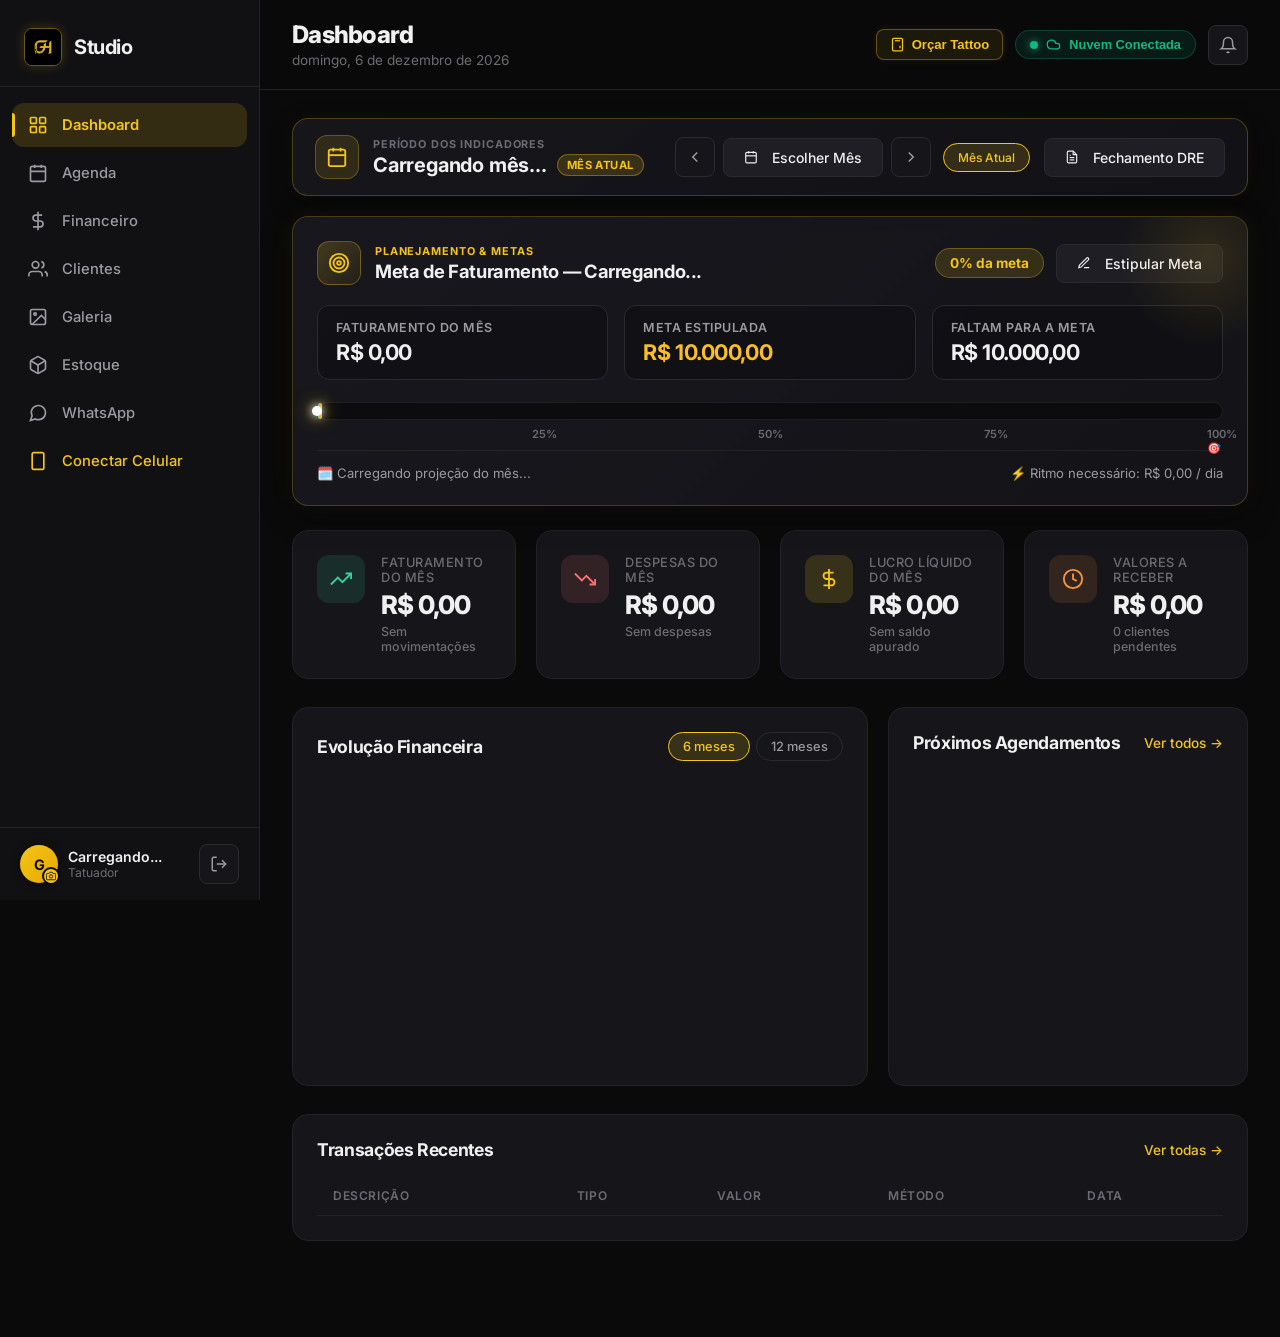
==== index.html @ 75b6c89b "fix(responsive): corrigir layout no celular ocupando 100% da largura, reestruturar topbar, controles" ====
<!DOCTYPE html>
<html lang="pt-BR">
<head>
    <meta charset="UTF-8">
    <meta name="viewport" content="width=device-width, initial-scale=1.0">
    <meta name="description" content="GH Studio - Sistema de Gestão Financeira e Operacional para Estúdio de Tatuagem">
    <title>GH Studio | Gestão do Estúdio</title>
    <link rel="preconnect" href="https://fonts.googleapis.com">
    <link rel="preconnect" href="https://fonts.gstatic.com" crossorigin>
    <link href="https://fonts.googleapis.com/css2?family=Inter:wght@300;400;500;600;700;800;900&display=swap" rel="stylesheet">
    <script src="https://cdn.jsdelivr.net/npm/chart.js@4.4.4/dist/chart.umd.min.js"></script>
    <!-- Firebase SDK -->
    <script src="https://www.gstatic.com/firebasejs/10.12.0/firebase-app-compat.js"></script>
    <script src="https://www.gstatic.com/firebasejs/10.12.0/firebase-auth-compat.js"></script>
    <script src="https://www.gstatic.com/firebasejs/10.12.0/firebase-firestore-compat.js"></script>
    <script src="https://www.gstatic.com/firebasejs/10.12.0/firebase-storage-compat.js"></script>
    <!-- jsPDF for reports -->
    <script src="https://cdnjs.cloudflare.com/ajax/libs/jspdf/2.5.1/jspdf.umd.min.js"></script>
    <script src="https://cdnjs.cloudflare.com/ajax/libs/jspdf-autotable/3.8.2/jspdf.plugin.autotable.min.js"></script>
    <!-- QRCode.js for mobile connection -->
    <script src="https://cdnjs.cloudflare.com/ajax/libs/qrcodejs/1.0.0/qrcode.min.js"></script>
    <link rel="stylesheet" href="styles.css?v=3.4">
    <link rel="manifest" href="manifest.json">
    <meta name="theme-color" content="#0A0A0B">
    <meta name="mobile-web-app-capable" content="yes">
    <meta name="apple-mobile-web-app-capable" content="yes">
    <meta name="apple-mobile-web-app-status-bar-style" content="black-translucent">
    <meta name="apple-mobile-web-app-title" content="GH Studio">
    <link rel="apple-touch-icon" href="assets/icon-192.png">
    <link rel="icon" type="image/png" sizes="192x192" href="assets/icon-192.png">
</head>
<body>
    <!-- ===== SIDEBAR (Desktop) ===== -->
    <aside class="sidebar" id="sidebar">
        <div class="sidebar-header">
            <div class="logo">
                <img src="assets/logo.jpg" alt="GH Studio" class="logo-img">
                <span class="logo-text">Studio</span>
            </div>
        </div>
        <nav class="sidebar-nav">
            <button class="nav-item active" data-page="dashboard" id="nav-dashboard">
                <svg viewBox="0 0 24 24" fill="none" stroke="currentColor" stroke-width="2">
                    <rect x="3" y="3" width="7" height="7" rx="1"/>
                    <rect x="14" y="3" width="7" height="7" rx="1"/>
                    <rect x="3" y="14" width="7" height="7" rx="1"/>
                    <rect x="14" y="14" width="7" height="7" rx="1"/>
                </svg>
                <span>Dashboard</span>
            </button>
            <button class="nav-item" data-page="agenda" id="nav-agenda">
                <svg viewBox="0 0 24 24" fill="none" stroke="currentColor" stroke-width="2">
                    <rect x="3" y="4" width="18" height="18" rx="2"/>
                    <line x1="16" y1="2" x2="16" y2="6"/>
                    <line x1="8" y1="2" x2="8" y2="6"/>
                    <line x1="3" y1="10" x2="21" y2="10"/>
                </svg>
                <span>Agenda</span>
            </button>
            <button class="nav-item" data-page="financeiro" id="nav-financeiro">
                <svg viewBox="0 0 24 24" fill="none" stroke="currentColor" stroke-width="2">
                    <line x1="12" y1="1" x2="12" y2="23"/>
                    <path d="M17 5H9.5a3.5 3.5 0 0 0 0 7h5a3.5 3.5 0 0 1 0 7H6"/>
                </svg>
                <span>Financeiro</span>
            </button>
            <button class="nav-item" data-page="clientes" id="nav-clientes">
                <svg viewBox="0 0 24 24" fill="none" stroke="currentColor" stroke-width="2">
                    <path d="M17 21v-2a4 4 0 0 0-4-4H5a4 4 0 0 0-4 4v2"/>
                    <circle cx="9" cy="7" r="4"/>
                    <path d="M23 21v-2a4 4 0 0 0-3-3.87"/>
                    <path d="M16 3.13a4 4 0 0 1 0 7.75"/>
                </svg>
                <span>Clientes</span>
            </button>
            <button class="nav-item" data-page="galeria" id="nav-galeria">
                <svg viewBox="0 0 24 24" fill="none" stroke="currentColor" stroke-width="2">
                    <rect x="3" y="3" width="18" height="18" rx="2" ry="2"/>
                    <circle cx="8.5" cy="8.5" r="1.5"/>
                    <polyline points="21 15 16 10 5 21"/>
                </svg>
                <span>Galeria</span>
            </button>
            <button class="nav-item" data-page="estoque" id="nav-estoque">
                <svg viewBox="0 0 24 24" fill="none" stroke="currentColor" stroke-width="2">
                    <path d="M21 16V8a2 2 0 0 0-1-1.73l-7-4a2 2 0 0 0-2 0l-7 4A2 2 0 0 0 3 8v8a2 2 0 0 0 1 1.73l7 4a2 2 0 0 0 2 0l7-4A2 2 0 0 0 21 16z"/>
                    <polyline points="3.27 6.96 12 12.01 20.73 6.96"/>
                    <line x1="12" y1="22.08" x2="12" y2="12"/>
                </svg>
                <span>Estoque</span>
                <span class="nav-badge" id="inventoryAlertBadge" style="display:none; background:#EF4444; color:#fff;">0</span>
            </button>
            <button class="nav-item" data-page="whatsapp" id="nav-whatsapp">
                <svg viewBox="0 0 24 24" fill="none" stroke="currentColor" stroke-width="2">
                    <path d="M21 11.5a8.38 8.38 0 0 1-.9 3.8 8.5 8.5 0 0 1-7.6 4.7 8.38 8.38 0 0 1-3.8-.9L3 21l1.9-5.7a8.38 8.38 0 0 1-.9-3.8 8.5 8.5 0 0 1 4.7-7.6 8.38 8.38 0 0 1 3.8-.9h.5a8.48 8.48 0 0 1 8 8v.5z"/>
                </svg>
                <span>WhatsApp</span>
                <span class="nav-badge" id="whatsappPendingBadge" style="display:none;">0</span>
            </button>
            <button class="nav-item nav-item-cloud" id="nav-connect-mobile" title="Conectar Celular / Tablet via QR Code">
                <svg viewBox="0 0 24 24" fill="none" stroke="currentColor" stroke-width="2">
                    <rect x="5" y="2" width="14" height="20" rx="2" ry="2"/>
                    <line x1="12" y1="18" x2="12.01" y2="18"/>
                </svg>
                <span>Conectar Celular</span>
            </button>
        </nav>
        <div class="sidebar-footer">
            <div class="user-profile">
                <div class="user-avatar-wrap" id="userAvatarWrap" title="Clique para alterar foto de perfil">
                    <div class="user-avatar" id="userAvatar">G</div>
                    <button type="button" class="btn-avatar-edit" id="btnEditAvatar" title="Mudar foto de perfil">
                        <svg viewBox="0 0 24 24" fill="none" stroke="currentColor" stroke-width="2"><path d="M23 19a2 2 0 0 1-2 2H3a2 2 0 0 1-2-2V8a2 2 0 0 1 2-2h4l2-3h6l2 3h4a2 2 0 0 1 2 2z"/><circle cx="12" cy="13" r="4"/></svg>
                    </button>
                    <input type="file" id="avatarFileInput" accept="image/*" style="display:none;">
                </div>
                <div class="user-info">
                    <span class="user-name" id="userName">Carregando...</span>
                    <span class="user-role">Tatuador</span>
                </div>
                <div class="user-actions" style="margin-left:auto; display:flex; gap:6px;">
                    <button class="btn-icon" id="btnLogout" title="Sair">
                        <svg viewBox="0 0 24 24" fill="none" stroke="currentColor" stroke-width="2"><path d="M9 21H5a2 2 0 0 1-2-2V5a2 2 0 0 1 2-2h4"/><polyline points="16 17 21 12 16 7"/><line x1="21" y1="12" x2="9" y2="12"/></svg>
                    </button>
                </div>
            </div>
        </div>
    </aside>

    <!-- ===== MAIN CONTENT ===== -->
    <main class="main-content" id="mainContent">
        <!-- Top Bar -->
        <header class="top-bar">
            <button class="menu-toggle" id="menuToggle">
                <svg viewBox="0 0 24 24" fill="none" stroke="currentColor" stroke-width="2">
                    <line x1="3" y1="6" x2="21" y2="6"/>
                    <line x1="3" y1="12" x2="21" y2="12"/>
                    <line x1="3" y1="18" x2="21" y2="18"/>
                </svg>
            </button>
            <div class="top-bar-title">
                <h1 id="pageTitle">Dashboard</h1>
                <span class="top-bar-date" id="currentDate"></span>
            </div>
            <div class="top-bar-actions">
                <button class="btn-topbar-calc" id="btnAbrirCalculadora" title="Calculadora Inteligente de Orçamento de Tattoo" onclick="if(window.TattooCalculator) TattooCalculator.openModal()">
                    <svg viewBox="0 0 24 24" fill="none" stroke="currentColor" stroke-width="2" style="width:15px;height:15px;">
                        <rect x="4" y="2" width="16" height="20" rx="2"/>
                        <line x1="8" y1="6" x2="16" y2="6"/>
                        <line x1="16" y1="14" x2="16" y2="18"/>
                        <path d="M16 10h.01"/><path d="M12 10h.01"/><path d="M8 10h.01"/>
                        <path d="M12 14h.01"/><path d="M8 14h.01"/>
                        <path d="M12 18h.01"/><path d="M8 18h.01"/>
                    </svg>
                    <span>Orçar Tattoo</span>
                </button>
                <button class="btn-cloud-status" id="btnCloudStatus" title="Status da Nuvem & Conectar Celular">
                    <span class="cloud-dot online" id="cloudStatusDot"></span>
                    <svg viewBox="0 0 24 24" fill="none" stroke="currentColor" stroke-width="2" style="width:15px;height:15px;">
                        <path d="M17.5 19H9a7 7 0 1 1 6.71-9h1.79a4.5 4.5 0 1 1 0 9Z"/>
                    </svg>
                    <span id="cloudStatusLabel">Nuvem Conectada</span>
                </button>
                <button class="btn-icon" id="btnNotifications" onclick="window.toggleNotifications(event)" title="Notificações">
                    <svg viewBox="0 0 24 24" fill="none" stroke="currentColor" stroke-width="2">
                        <path d="M18 8A6 6 0 0 0 6 8c0 7-3 9-3 9h18s-3-2-3-9"/>
                        <path d="M13.73 21a2 2 0 0 1-3.46 0"/>
                    </svg>
                    <span class="notification-badge" id="notifBadge" style="display:none;">0</span>
                </button>
                <div class="notifications-dropdown" id="notificationsDropdown"></div>
            </div>
        </header>

        <!-- ===== PAGE: DASHBOARD ===== -->
        <section class="page active" id="page-dashboard">
            <!-- Seletor de Mês dos Indicadores de Faturamento -->
            <div class="dashboard-month-bar glass-card">
                <div class="dmb-info">
                    <div class="dmb-icon">
                        <svg viewBox="0 0 24 24" fill="none" stroke="currentColor" stroke-width="2">
                            <rect x="3" y="4" width="18" height="18" rx="2" ry="2"/>
                            <line x1="16" y1="2" x2="16" y2="6"/>
                            <line x1="8" y1="2" x2="8" y2="6"/>
                            <line x1="3" y1="10" x2="21" y2="10"/>
                        </svg>
                    </div>
                    <div class="dmb-text">
                        <span class="dmb-sub">PERÍODO DOS INDICADORES</span>
                        <div class="dmb-heading-wrap">
                            <h2 class="dmb-title" id="dashMonthLabel">Carregando mês...</h2>
                            <span class="dmb-badge" id="dashMonthBadge">Mês Atual</span>
                        </div>
                    </div>
                </div>
                <div class="dmb-controls">
                    <button type="button" class="btn-icon" id="btnPrevDashMonth" title="Mês Anterior">
                        <svg viewBox="0 0 24 24" fill="none" stroke="currentColor" stroke-width="2"><polyline points="15 18 9 12 15 6"/></svg>
                    </button>
                    <div class="dmb-picker-btn-wrap">
                        <button type="button" class="btn-secondary btn-sm" id="btnChooseDashMonth" title="Escolher mês específico no calendário">
                            <svg viewBox="0 0 24 24" fill="none" stroke="currentColor" stroke-width="2" style="width:14px;height:14px;margin-right:6px;"><rect x="3" y="4" width="18" height="18" rx="2"/><line x1="16" y1="2" x2="16" y2="6"/><line x1="8" y1="2" x2="8" y2="6"/><line x1="3" y1="10" x2="21" y2="10"/></svg>
                            <span>Escolher Mês</span>
                        </button>
                        <input type="month" id="dashMonthInput" class="dmb-hidden-picker" title="Selecione o mês desejado">
                    </div>
                    <button type="button" class="btn-icon" id="btnNextDashMonth" title="Próximo Mês">
                        <svg viewBox="0 0 24 24" fill="none" stroke="currentColor" stroke-width="2"><polyline points="9 18 15 12 9 6"/></svg>
                    </button>
                    <button type="button" class="chip active" id="btnTodayDashMonth" style="margin-left:4px; font-size:0.75rem; padding:6px 14px; cursor:pointer;" title="Voltar para o mês atual">Mês Atual</button>
                    <button type="button" class="btn-secondary btn-sm" id="btnOpenFechamentoDash" style="margin-left:6px;" title="Abrir Fechamento do Mês & DRE">
                        <svg viewBox="0 0 24 24" fill="none" stroke="currentColor" stroke-width="2" style="width:14px;height:14px;margin-right:6px;"><path d="M14 2H6a2 2 0 0 0-2 2v16a2 2 0 0 0 2 2h12a2 2 0 0 0 2-2V8z"/><polyline points="14 2 14 8 20 8"/><line x1="16" y1="13" x2="8" y2="13"/><line x1="16" y1="17" x2="8" y2="17"/><polyline points="10 9 9 9 8 9"/></svg>
                        <span>Fechamento DRE</span>
                    </button>
                </div>
            </div>

            <!-- Barra de Meta Mensal de Faturamento -->
            <div class="meta-mensal-card glass-card">
                <div class="meta-header">
                    <div class="meta-title-wrap">
                        <div class="meta-icon">
                            <svg viewBox="0 0 24 24" fill="none" stroke="currentColor" stroke-width="2">
                                <circle cx="12" cy="12" r="10"/>
                                <circle cx="12" cy="12" r="6"/>
                                <circle cx="12" cy="12" r="2"/>
                            </svg>
                        </div>
                        <div>
                            <span class="meta-badge-tag">PLANEJAMENTO & METAS</span>
                            <h2 class="meta-title">Meta de Faturamento — <span id="metaMesAtual">Carregando...</span></h2>
                        </div>
                    </div>
                    <div class="meta-header-actions">
                        <span class="meta-pill" id="metaPercentBadge">0% da meta</span>
                        <button type="button" class="btn-secondary btn-sm" id="btnDefinirMeta" title="Estipular ou alterar meta financeira do mês">
                            <svg viewBox="0 0 24 24" fill="none" stroke="currentColor" stroke-width="2" style="width:14px;height:14px;margin-right:6px;"><path d="M12 20h9"/><path d="M16.5 3.5a2.121 2.121 0 0 1 3 3L7 19l-4 1 1-4L16.5 3.5z"/></svg>
                            <span>Estipular Meta</span>
                        </button>
                    </div>
                </div>
                <div class="meta-body">
                    <div class="meta-numbers">
                        <div class="meta-num-item">
                            <span class="meta-num-label">Faturamento do Mês</span>
                            <span class="meta-num-val val-green" id="metaValRealizado">R$ 0,00</span>
                        </div>
                        <div class="meta-num-item">
                            <span class="meta-num-label">Meta Estipulada</span>
                            <span class="meta-num-val val-gold" id="metaValObjetivo">R$ 10.000,00</span>
                        </div>
                        <div class="meta-num-item">
                            <span class="meta-num-label" id="metaStatusLabel">Faltam para a Meta</span>
                            <span class="meta-num-val" id="metaValRestante">R$ 10.000,00</span>
                        </div>
                    </div>
                    <div class="meta-progress-track">
                        <div class="meta-progress-fill" id="metaProgressBar" style="width: 0%;">
                            <span class="meta-progress-glow"></span>
                        </div>
                        <div class="meta-markers">
                            <span class="meta-marker" style="left: 25%;">25%</span>
                            <span class="meta-marker" style="left: 50%;">50%</span>
                            <span class="meta-marker" style="left: 75%;">75%</span>
                            <span class="meta-marker" style="left: 100%;">100% 🎯</span>
                        </div>
                    </div>
                    <div class="meta-footer">
                        <span id="metaDiasRestantesText">🗓️ Carregando projeção do mês...</span>
                        <span id="metaRitmoDiarioText">⚡ Ritmo necessário: R$ 0,00 / dia</span>
                    </div>
                </div>
            </div>

            <!-- Financial Summary Cards -->
            <div class="cards-grid">
                <div class="summary-card" id="card-faturamento">
                    <div class="card-icon card-icon--green">
                        <svg viewBox="0 0 24 24" fill="none" stroke="currentColor" stroke-width="2">
                            <polyline points="23 6 13.5 15.5 8.5 10.5 1 18"/>
                            <polyline points="17 6 23 6 23 12"/>
                        </svg>
                    </div>
                    <div class="card-content">
                        <span class="card-label" id="labelFaturamento">Faturamento do Mês</span>
                        <span class="card-value" id="valFaturamento">R$ 0,00</span>
                        <span class="card-trend" id="trendFaturamento">Sem movimentações</span>
                    </div>
                </div>
                <div class="summary-card" id="card-despesas">
                    <div class="card-icon card-icon--red">
                        <svg viewBox="0 0 24 24" fill="none" stroke="currentColor" stroke-width="2">
                            <polyline points="23 18 13.5 8.5 8.5 13.5 1 6"/>
                            <polyline points="17 18 23 18 23 12"/>
                        </svg>
                    </div>
                    <div class="card-content">
                        <span class="card-label" id="labelDespesas">Despesas do Mês</span>
                        <span class="card-value" id="valDespesas">R$ 0,00</span>
                        <span class="card-trend" id="trendDespesas">Sem despesas</span>
                    </div>
                </div>
                <div class="summary-card" id="card-lucro">
                    <div class="card-icon card-icon--yellow">
                        <svg viewBox="0 0 24 24" fill="none" stroke="currentColor" stroke-width="2">
                            <line x1="12" y1="1" x2="12" y2="23"/>
                            <path d="M17 5H9.5a3.5 3.5 0 0 0 0 7h5a3.5 3.5 0 0 1 0 7H6"/>
                        </svg>
                    </div>
                    <div class="card-content">
                        <span class="card-label" id="labelLucro">Lucro Líquido do Mês</span>
                        <span class="card-value" id="valLucro">R$ 0,00</span>
                        <span class="card-trend" id="trendLucro">Sem saldo apurado</span>
                    </div>
                </div>
                <div class="summary-card" id="card-receber">
                    <div class="card-icon card-icon--orange">
                        <svg viewBox="0 0 24 24" fill="none" stroke="currentColor" stroke-width="2">
                            <circle cx="12" cy="12" r="10"/>
                            <polyline points="12 6 12 12 16 14"/>
                        </svg>
                    </div>
                    <div class="card-content">
                        <span class="card-label">Valores a Receber</span>
                        <span class="card-value" id="valReceber">R$ 0,00</span>
                        <span class="card-trend" id="trendReceber">0 clientes pendentes</span>
                    </div>
                </div>
            </div>

            <!-- Charts & Appointments -->
            <div class="dashboard-grid">
                <div class="chart-container glass-card">
                    <div class="chart-header">
                        <h2>Evolução Financeira</h2>
                        <div class="chart-filters">
                            <button class="chip active" data-period="6m">6 meses</button>
                            <button class="chip" data-period="12m">12 meses</button>
                        </div>
                    </div>
                    <div class="chart-wrapper">
                        <canvas id="chartFinanceiro"></canvas>
                    </div>
                </div>
                <div class="appointments-container glass-card">
                    <div class="section-header">
                        <h2>Próximos Agendamentos</h2>
                        <button class="btn-link" id="btnVerAgenda">Ver todos →</button>
                    </div>
                    <div class="appointments-list" id="appointmentsList">
                        <!-- Dynamic content -->
                    </div>
                </div>
            </div>

            <!-- Recent Transactions -->
            <div class="recent-transactions glass-card">
                <div class="section-header">
                    <h2>Transações Recentes</h2>
                    <button class="btn-link" id="btnVerFinanceiro">Ver todas →</button>
                </div>
                <div class="transactions-table-wrapper">
                    <table class="transactions-table" id="recentTransactionsTable">
                        <thead>
                            <tr>
                                <th>Descrição</th>
                                <th>Tipo</th>
                                <th>Valor</th>
                                <th>Método</th>
                                <th>Data</th>
                            </tr>
                        </thead>
                        <tbody id="recentTransactionsBody">
                            <!-- Dynamic -->
                        </tbody>
                    </table>
                </div>
            </div>
        </section>

        <!-- ===== PAGE: AGENDA ===== -->
        <section class="page" id="page-agenda">
            <div class="agenda-controls">
                <div class="agenda-nav">
                    <button class="btn-icon" id="btnPrevWeek" title="Semana Anterior">
                        <svg viewBox="0 0 24 24" fill="none" stroke="currentColor" stroke-width="2"><polyline points="15 18 9 12 15 6"/></svg>
                    </button>
                    <h2 id="agendaWeekLabel">Carregando semana...</h2>
                    <button class="btn-icon" id="btnNextWeek" title="Próxima Semana">
                        <svg viewBox="0 0 24 24" fill="none" stroke="currentColor" stroke-width="2"><polyline points="9 18 15 12 9 6"/></svg>
                    </button>
                    <button type="button" class="chip" id="btnTodayWeek" style="margin-left:6px; font-size:0.75rem; padding:4px 10px; cursor:pointer;" title="Ir para a semana atual">Hoje</button>
                </div>
                <div class="agenda-actions">
                    <div class="agenda-view-toggle">
                        <button class="chip active" data-view="week" id="btnViewWeek">Semana</button>
                        <button class="chip" data-view="list" id="btnViewList">Lista</button>
                    </div>
                    <button class="btn-primary" id="btnNovoAgendamento">
                        <svg viewBox="0 0 24 24" fill="none" stroke="currentColor" stroke-width="2" style="width:15px;height:15px;"><line x1="12" y1="5" x2="12" y2="19"/><line x1="5" y1="12" x2="19" y2="12"/></svg>
                        <span>Novo Agendamento</span>
                    </button>
                </div>
            </div>

            <!-- Week View -->
            <div class="week-view glass-card" id="weekView">
                <div class="week-grid" id="weekGrid">
                    <!-- Dynamic week days -->
                </div>
            </div>

            <!-- List View (hidden by default) -->
            <div class="list-view glass-card" id="listView" style="display:none;">
                <div class="agenda-list" id="agendaList">
                    <!-- Dynamic -->
                </div>
            </div>
        </section>

        <!-- ===== PAGE: FINANCEIRO ===== -->
        <section class="page" id="page-financeiro">
            <!-- Financial Tabs -->
            <div class="fin-tabs">
                <button class="fin-tab active" data-tab="transacoes" id="tabTransacoes">Transações</button>
                <button class="fin-tab" data-tab="sinais" id="tabSinais">Sinais / Adiantamentos</button>
                <button class="fin-tab" data-tab="despesas" id="tabDespesas">Despesas</button>
                <button class="fin-tab" data-tab="receber" id="tabReceber">Valores a Receber</button>
            </div>

            <!-- Filters -->
            <div class="fin-filters">
                <div class="filter-group">
                    <label>Período:</label>
                    <input type="date" id="filterDateFrom" class="input-field" title="Data inicial">
                    <span>até</span>
                    <input type="date" id="filterDateTo" class="input-field" title="Data final">
                </div>
                <div class="fin-filter-chips" id="finPeriodChips">
                    <button type="button" class="chip" data-period="mes">Este Mês</button>
                    <button type="button" class="chip" data-period="30d">Últimos 30d</button>
                    <button type="button" class="chip" data-period="ano">Este Ano</button>
                </div>
                <div class="filter-group">
                    <label>Pagamento:</label>
                    <select id="filterPayment" class="input-field">
                        <option value="todos">Todos os Métodos</option>
                        <option value="pix">PIX</option>
                        <option value="credito">Cartão de Crédito</option>
                        <option value="debito">Cartão de Débito</option>
                        <option value="dinheiro">Dinheiro</option>
                    </select>
                </div>
                <button class="btn-primary" id="btnFiltrar" style="padding: 9px 16px; font-size: 0.85rem;">
                    <svg viewBox="0 0 24 24" fill="none" stroke="currentColor" stroke-width="2" style="width:14px;height:14px;"><polygon points="22 3 2 3 10 12.46 10 19 14 21 14 12.46 22 3"/></svg>
                    Filtrar
                </button>
                <button type="button" class="btn-secondary" id="btnClearFilter" style="padding: 9px 14px; font-size: 0.85rem;" title="Limpar todos os filtros">Limpar</button>
            </div>

            <!-- Tab: Transações -->
            <div class="fin-panel active" id="panel-transacoes">
                <div class="glass-card">
                    <div class="section-header">
                        <h2>Todas as Transações</h2>
                        <div class="fin-header-actions" style="display:flex; align-items:center; gap:10px;">
                            <button class="btn-export" id="btnExportPDF">
                                <svg viewBox="0 0 24 24" fill="none" stroke="currentColor" stroke-width="2"><path d="M14 2H6a2 2 0 0 0-2 2v16a2 2 0 0 0 2 2h12a2 2 0 0 0 2-2V8z"/><polyline points="14 2 14 8 20 8"/><line x1="16" y1="13" x2="8" y2="13"/><line x1="16" y1="17" x2="8" y2="17"/></svg>
                                <span>Exportar PDF</span>
                            </button>
                            <button type="button" class="btn-secondary" id="btnOpenFechamentoFin" style="padding:9px 14px; font-size:0.85rem;" title="Abrir Fechamento do Mês & DRE">
                                <svg viewBox="0 0 24 24" fill="none" stroke="currentColor" stroke-width="2" style="width:14px;height:14px;margin-right:6px;"><path d="M14 2H6a2 2 0 0 0-2 2v16a2 2 0 0 0 2 2h12a2 2 0 0 0 2-2V8z"/><polyline points="14 2 14 8 20 8"/><line x1="16" y1="13" x2="8" y2="13"/><line x1="16" y1="17" x2="8" y2="17"/><polyline points="10 9 9 9 8 9"/></svg>
                                <span>Fechamento DRE</span>
                            </button>
                            <button class="btn-primary" id="btnNovaTransacao">
                                <svg viewBox="0 0 24 24" fill="none" stroke="currentColor" stroke-width="2">
                                    <line x1="12" y1="5" x2="12" y2="19"/>
                                    <line x1="5" y1="12" x2="19" y2="12"/>
                                </svg>
                                <span>Nova Transação</span>
                            </button>
                        </div>
                    </div>
                    <div class="transactions-table-wrapper">
                        <table class="transactions-table" id="allTransactionsTable">
                            <thead>
                                <tr>
                                    <th>Data</th>
                                    <th>Descrição</th>
                                    <th>Cliente</th>
                                    <th>Tipo</th>
                                    <th>Valor</th>
                                    <th>Método</th>
                                    <th>Status</th>
                                </tr>
                            </thead>
                            <tbody id="allTransactionsBody">
                                <!-- Dynamic -->
                            </tbody>
                        </table>
                    </div>
                </div>
            </div>

            <!-- Tab: Sinais -->
            <div class="fin-panel" id="panel-sinais">
                <div class="glass-card">
                    <div class="section-header">
                        <h2>Sinais e Adiantamentos</h2>
                        <button class="btn-primary" id="btnAddSinal">
                            <svg viewBox="0 0 24 24" fill="none" stroke="currentColor" stroke-width="2"><line x1="12" y1="5" x2="12" y2="19"/><line x1="5" y1="12" x2="19" y2="12"/></svg>
                            Registrar Sinal
                        </button>
                    </div>
                    <div class="sinais-grid" id="sinaisGrid">
                        <!-- Dynamic -->
                    </div>
                </div>
            </div>

            <!-- Tab: Despesas -->
            <div class="fin-panel" id="panel-despesas">
                <div class="glass-card">
                    <div class="section-header">
                        <h2>Despesas do Estúdio</h2>
                        <button class="btn-primary" id="btnAddDespesa">
                            <svg viewBox="0 0 24 24" fill="none" stroke="currentColor" stroke-width="2"><line x1="12" y1="5" x2="12" y2="19"/><line x1="5" y1="12" x2="19" y2="12"/></svg>
                            Nova Despesa
                        </button>
                    </div>
                    <div class="despesas-summary" id="despesasSummary">
                        <!-- Dynamic summary cards -->
                    </div>
                    <div class="transactions-table-wrapper">
                        <table class="transactions-table" id="despesasTable">
                            <thead>
                                <tr>
                                    <th>Data</th>
                                    <th>Descrição</th>
                                    <th>Categoria</th>
                                    <th>Valor</th>
                                    <th>Método</th>
                                </tr>
                            </thead>
                            <tbody id="despesasBody">
                                <!-- Dynamic -->
                            </tbody>
                        </table>
                    </div>
                </div>
            </div>

            <!-- Tab: Valores a Receber -->
            <div class="fin-panel" id="panel-receber">
                <div class="glass-card">
                    <div class="section-header">
                        <h2>Valores a Receber</h2>
                        <button class="btn-primary" id="btnNovoValorReceber" style="font-size:0.85rem; padding:8px 14px;">
                            <svg viewBox="0 0 24 24" fill="none" stroke="currentColor" stroke-width="2" style="width:15px;height:15px;margin-right:4px;"><line x1="12" y1="5" x2="12" y2="19"/><line x1="5" y1="12" x2="19" y2="12"/></svg>
                            <span>Novo Valor a Receber</span>
                        </button>
                    </div>
                    <div class="receber-list" id="receberList">
                        <!-- Dynamic -->
                    </div>
                </div>
            </div>
        </section>

        <!-- ===== PAGE: CLIENTES ===== -->
        <section class="page" id="page-clientes">
            <div class="clientes-header">
                <div class="search-box">
                    <svg viewBox="0 0 24 24" fill="none" stroke="currentColor" stroke-width="2">
                        <circle cx="11" cy="11" r="8"/>
                        <line x1="21" y1="21" x2="16.65" y2="16.65"/>
                    </svg>
                    <input type="text" placeholder="Buscar cliente..." id="searchClientes" class="input-field">
                </div>
                <button class="btn-primary" id="btnAddCliente">
                    <svg viewBox="0 0 24 24" fill="none" stroke="currentColor" stroke-width="2"><line x1="12" y1="5" x2="12" y2="19"/><line x1="5" y1="12" x2="19" y2="12"/></svg>
                    Novo Cliente
                </button>
            </div>
            <div class="clientes-grid" id="clientesGrid">
                <!-- Dynamic -->
            </div>
        </section>

        <!-- ===== PAGE: GALERIA / PORTFÓLIO ===== -->
        <section class="page" id="page-galeria">
            <div class="galeria-header-wrapper">
                <div class="galeria-title-row">
                    <div>
                        <h2>Portfólio & Galeria de Trabalhos</h2>
                        <p class="section-subtitle">Exibição de obras concluídas pelo GH Studio com filtros por estilo técnico e cliente.</p>
                    </div>
                    <button class="btn-primary" id="btnAddGaleria">
                        <svg viewBox="0 0 24 24" fill="none" stroke="currentColor" stroke-width="2"><line x1="12" y1="5" x2="12" y2="19"/><line x1="5" y1="12" x2="19" y2="12"/></svg>
                        <span>Novo Trabalho</span>
                    </button>
                </div>
                <div class="galeria-controls">
                    <div class="style-filter-chips" id="galeriaFilterChips">
                        <button class="filter-chip active" data-style="todos">Todos</button>
                        <button class="filter-chip" data-style="blackwork">Blackwork</button>
                        <button class="filter-chip" data-style="fineline">Fine Line</button>
                        <button class="filter-chip" data-style="realismo">Realismo</button>
                        <button class="filter-chip" data-style="oriental">Oriental</button>
                        <button class="filter-chip" data-style="oldschool">Old School</button>
                        <button class="filter-chip" data-style="aquarela">Aquarela</button>
                    </div>
                    <div class="search-box">
                        <svg viewBox="0 0 24 24" fill="none" stroke="currentColor" stroke-width="2"><circle cx="11" cy="11" r="8"/><line x1="21" y1="21" x2="16.65" y2="16.65"/></svg>
                        <input type="text" placeholder="Buscar trabalho ou cliente..." id="searchGaleria" class="input-field">
                    </div>
                </div>
            </div>
            <div class="galeria-grid" id="galeriaGrid">
                <!-- Dynamically rendered -->
            </div>
        </section>

        <!-- ===== PAGE: CENTRAL WHATSAPP ===== -->
        <section class="page" id="page-whatsapp">
            <div class="wa-hub-header glass-card">
                <div class="wa-hub-title-row">
                    <div style="display:flex; align-items:center; gap:14px;">
                        <div class="wa-icon-large">
                            <svg viewBox="0 0 24 24" fill="none" stroke="currentColor" stroke-width="2">
                                <path d="M21 11.5a8.38 8.38 0 0 1-.9 3.8 8.5 8.5 0 0 1-7.6 4.7 8.38 8.38 0 0 1-3.8-.9L3 21l1.9-5.7a8.38 8.38 0 0 1-.9-3.8 8.5 8.5 0 0 1 4.7-7.6 8.38 8.38 0 0 1 3.8-.9h.5a8.48 8.48 0 0 1 8 8v.5z"/>
                            </svg>
                        </div>
                        <div>
                            <h2>Central de Comunicação WhatsApp</h2>
                            <p class="section-subtitle">Dispare lembretes inteligentes de sinais, confirmações de sessão, follow-ups de orçamento e cuidados pós-tattoo com 1 clique.</p>
                        </div>
                    </div>
                    <div class="wa-header-actions">
                        <button type="button" class="btn-primary" onclick="WhatsAppService.openNovoOrcamentoModal()">
                            <svg viewBox="0 0 24 24" fill="none" stroke="currentColor" stroke-width="2" style="width:15px;height:15px;margin-right:6px;"><line x1="12" y1="5" x2="12" y2="19"/><line x1="5" y1="12" x2="19" y2="12"/></svg>
                            <span>Novo Follow-up de Orçamento</span>
                        </button>
                    </div>
                </div>

                <!-- WhatsApp Summary Cards -->
                <div class="wa-summary-metrics">
                    <div class="wa-metric-card" onclick="WhatsAppService.switchTab('sinais')">
                        <span class="wa-metric-num val-yellow" id="waStatSinais">0</span>
                        <span class="wa-metric-label">Sinais Pendentes</span>
                    </div>
                    <div class="wa-metric-card" onclick="WhatsAppService.switchTab('sessoes')">
                        <span class="wa-metric-num val-green" id="waStatSessoes">0</span>
                        <span class="wa-metric-label">Sessões Marcadas</span>
                    </div>
                    <div class="wa-metric-card" onclick="WhatsAppService.switchTab('orcamentos')">
                        <span class="wa-metric-num val-blue" id="waStatOrcamentos">0</span>
                        <span class="wa-metric-label">Orçamentos em Aberto</span>
                    </div>
                    <div class="wa-metric-card" onclick="WhatsAppService.switchTab('receber')">
                        <span class="wa-metric-num val-red" id="waStatReceber">0</span>
                        <span class="wa-metric-label">Saldos a Receber</span>
                    </div>
                </div>
            </div>

            <!-- WhatsApp Navigation Tabs -->
            <div class="wa-tabs">
                <button type="button" class="wa-tab active" data-watab="sinais" id="tabWaSinais" onclick="WhatsAppService.switchTab('sinais')">⏳ Sinais Pendentes</button>
                <button type="button" class="wa-tab" data-watab="sessoes" id="tabWaSessoes" onclick="WhatsAppService.switchTab('sessoes')">📅 Sessões Marcadas</button>
                <button type="button" class="wa-tab" data-watab="orcamentos" id="tabWaOrcamentos" onclick="WhatsAppService.switchTab('orcamentos')">💬 Orçamentos & Follow-up</button>
                <button type="button" class="wa-tab" data-watab="receber" id="tabWaReceber" onclick="WhatsAppService.switchTab('receber')">💰 Valores a Receber</button>
                <button type="button" class="wa-tab" data-watab="cuidados" id="tabWaCuidados" onclick="WhatsAppService.switchTab('cuidados')">🖤 Cuidados Pós-Tattoo</button>
                <button type="button" class="wa-tab" data-watab="config" id="tabWaConfig" onclick="WhatsAppService.switchTab('config')">⚙️ Configurações & PIX</button>
            </div>

            <!-- Tab Panels -->
            <div class="wa-panel active" id="panel-wa-sinais">
                <div class="glass-card">
                    <div class="section-header">
                        <div>
                            <h3>Lembretes de Sinais Pendentes</h3>
                            <p style="font-size:0.8rem; color:var(--text-tertiary);">Clientes com sessões agendadas ou sinais com pagamento pendente.</p>
                        </div>
                    </div>
                    <div class="wa-cards-list" id="waListSinais"></div>
                </div>
            </div>

            <div class="wa-panel" id="panel-wa-sessoes">
                <div class="glass-card">
                    <div class="section-header">
                        <div>
                            <h3>Confirmação de Sessões Marcadas</h3>
                            <p style="font-size:0.8rem; color:var(--text-tertiary);">Envie a confirmação com data, horário e orientações de preparo.</p>
                        </div>
                    </div>
                    <div class="wa-cards-list" id="waListSessoes"></div>
                </div>
            </div>

            <div class="wa-panel" id="panel-wa-orcamentos">
                <div class="glass-card">
                    <div class="section-header">
                        <div>
                            <h3>Acompanhamento de Orçamentos (Follow-up)</h3>
                            <p style="font-size:0.8rem; color:var(--text-tertiary);">Reative conversas com clientes que pediram orçamento e ainda não fecharam data.</p>
                        </div>
                        <div style="display:flex; gap:8px; flex-wrap:wrap;">
                            <button type="button" class="btn-secondary btn-sm" onclick="window.TattooCalculator.openModal()" style="display:inline-flex; align-items:center; gap:6px;">
                                <svg viewBox="0 0 24 24" fill="none" stroke="currentColor" stroke-width="2" style="width:14px;height:14px;"><rect x="4" y="2" width="16" height="20" rx="2"/><line x1="8" y1="6" x2="16" y2="6"/><line x1="16" y1="14" x2="16" y2="18"/><path d="M16 10h.01"/><path d="M12 10h.01"/><path d="M8 10h.01"/><path d="M12 14h.01"/><path d="M8 14h.01"/><path d="M12 18h.01"/><path d="M8 18h.01"/></svg>
                                <span>Calculadora de Preço</span>
                            </button>
                            <button type="button" class="btn-primary btn-sm" onclick="WhatsAppService.openNovoOrcamentoModal()">+ Adicionar Orçamento</button>
                        </div>
                    </div>
                    <div class="wa-cards-list" id="waListOrcamentos"></div>
                </div>
            </div>

            <div class="wa-panel" id="panel-wa-receber">
                <div class="glass-card">
                    <div class="section-header">
                        <div>
                            <h3>Cobrança Amigável de Saldos Restantes</h3>
                            <p style="font-size:0.8rem; color:var(--text-tertiary);">Lembrete cordial com valor devido e sua chave PIX.</p>
                        </div>
                    </div>
                    <div class="wa-cards-list" id="waListReceber"></div>
                </div>
            </div>

            <div class="wa-panel" id="panel-wa-cuidados">
                <div class="glass-card">
                    <div class="section-header">
                        <div>
                            <h3>Guia Completo de Cuidados Pós-Tatuagem (Aftercare)</h3>
                            <p style="font-size:0.8rem; color:var(--text-tertiary);">Envie as instruções de cicatrização para qualquer cliente com 1 toque.</p>
                        </div>
                    </div>
                    <div class="wa-cards-list" id="waListCuidados"></div>
                </div>
            </div>

            <div class="wa-panel" id="panel-wa-config">
                <div class="glass-card" style="max-width: 680px;">
                    <div class="section-header">
                        <div>
                            <h3>Configurações de Comunicação & PIX</h3>
                            <p style="font-size:0.8rem; color:var(--text-tertiary);">Esses dados são preenchidos automaticamente nos textos gerados.</p>
                        </div>
                    </div>
                    <form class="modal-form" id="formWaConfig" onsubmit="WhatsAppService.saveConfig(event)">
                        <div class="form-group">
                            <label for="waConfigPix">Chave PIX do Estúdio</label>
                            <input type="text" id="waConfigPix" class="input-field" placeholder="Ex: chave aleatória, CPF, e-mail ou celular">
                            <small style="color:var(--text-tertiary); font-size:0.75rem;">Aparecerá automaticamente nos lembretes de sinal e cobrança.</small>
                        </div>
                        <div class="form-row">
                            <div class="form-group">
                                <label for="waConfigEstudio">Nome do Estúdio</label>
                                <input type="text" id="waConfigEstudio" class="input-field" value="GH Studio">
                            </div>
                            <div class="form-group">
                                <label for="waConfigInstagram">Instagram</label>
                                <input type="text" id="waConfigInstagram" class="input-field" placeholder="@ghstudio">
                            </div>
                        </div>
                        <div class="form-group">
                            <label for="waConfigEndereco">Endereço / Localização do Estúdio</label>
                            <input type="text" id="waConfigEndereco" class="input-field" placeholder="Ex: Rua Augusta, 1234 - Sala 42, Jardins - São Paulo">
                            <small style="color:var(--text-tertiary); font-size:0.75rem;">Aparecerá automaticamente nos lembretes de sessão para o cliente não se perder.</small>
                        </div>
                        <div class="form-actions" style="margin-top: 20px;">
                            <button type="submit" class="btn-primary">Salvar Configurações</button>
                        </div>
                    </form>
                </div>
            </div>
        </section>

        <!-- ===== PAGE: ESTOQUE & MATERIAIS ===== -->
        <section class="page" id="page-estoque">
            <!-- Header do Estoque -->
            <div class="estoque-header-wrap glass-card">
                <div class="eh-title-section">
                    <div class="eh-icon-badge">
                        <svg viewBox="0 0 24 24" fill="none" stroke="currentColor" stroke-width="2">
                            <path d="M21 16V8a2 2 0 0 0-1-1.73l-7-4a2 2 0 0 0-2 0l-7 4A2 2 0 0 0 3 8v8a2 2 0 0 0 1 1.73l7 4a2 2 0 0 0 2 0l7-4A2 2 0 0 0 21 16z"/>
                            <polyline points="3.27 6.96 12 12.01 20.73 6.96"/>
                            <line x1="12" y1="22.08" x2="12" y2="12"/>
                        </svg>
                    </div>
                    <div>
                        <div class="eh-tag-pill">GESTÃO DE SUPRIMENTOS & INSUMOS</div>
                        <h2 class="eh-title">Controle de Estoque do Estúdio</h2>
                        <p class="eh-subtitle">Acompanhe cartuchos, pigmentos, EPIs e materiais de bancada com alertas inteligentes de reabastecimento.</p>
                    </div>
                </div>
                <div class="eh-actions">
                    <button type="button" class="btn-secondary" id="btnRegistrarCompraEstoque" title="Lançar compra de reposição de material">
                        <svg viewBox="0 0 24 24" fill="none" stroke="currentColor" stroke-width="2" style="width:16px;height:16px;margin-right:6px;"><path d="M6 2L3 6v14a2 2 0 0 0 2 2h14a2 2 0 0 0 2-2V6l-3-4z"/><line x1="3" y1="6" x2="21" y2="6"/><path d="M16 10a4 4 0 0 1-8 0"/></svg>
                        <span>Entrada / Compra</span>
                    </button>
                    <button type="button" class="btn-primary" id="btnNovoItemEstoque" title="Cadastrar novo insumo ou produto">
                        <svg viewBox="0 0 24 24" fill="none" stroke="currentColor" stroke-width="2" style="width:16px;height:16px;margin-right:6px;"><line x1="12" y1="5" x2="12" y2="19"/><line x1="5" y1="12" x2="19" y2="12"/></svg>
                        <span>Novo Item</span>
                    </button>
                </div>
            </div>

            <!-- KPI Cards de Resumo -->
            <div class="estoque-kpi-grid">
                <div class="estoque-kpi-card glass-card">
                    <div class="ek-icon ek-icon-total">
                        <svg viewBox="0 0 24 24" fill="none" stroke="currentColor" stroke-width="2"><rect x="2" y="7" width="20" height="14" rx="2" ry="2"/><path d="M16 21V5a2 2 0 0 0-2-2h-4a2 2 0 0 0-2 2v16"/></svg>
                    </div>
                    <div class="ek-info">
                        <span class="ek-label">Total de Itens</span>
                        <h3 class="ek-value" id="kpiEstoqueTotal">0</h3>
                        <span class="ek-sub" id="kpiEstoqueCategorias">Em 6 categorias</span>
                    </div>
                </div>

                <div class="estoque-kpi-card glass-card">
                    <div class="ek-icon ek-icon-normal">
                        <svg viewBox="0 0 24 24" fill="none" stroke="currentColor" stroke-width="2"><path d="M22 11.08V12a10 10 0 1 1-5.93-9.14"/><polyline points="22 4 12 14.01 9 11.01"/></svg>
                    </div>
                    <div class="ek-info">
                        <span class="ek-label">Estoque Seguro</span>
                        <h3 class="ek-value ek-val-green" id="kpiEstoqueNormal">0</h3>
                        <span class="ek-sub">Acima do mínimo</span>
                    </div>
                </div>

                <div class="estoque-kpi-card glass-card">
                    <div class="ek-icon ek-icon-warning">
                        <svg viewBox="0 0 24 24" fill="none" stroke="currentColor" stroke-width="2"><path d="m21.73 18-8-14a2 2 0 0 0-3.48 0l-8 14A2 2 0 0 0 4 21h16a2 2 0 0 0 1.73-3Z"/><line x1="12" y1="9" x2="12" y2="13"/><line x1="12" y1="17" x2="12.01" y2="17"/></svg>
                    </div>
                    <div class="ek-info">
                        <span class="ek-label">Estoque Baixo</span>
                        <h3 class="ek-value ek-val-yellow" id="kpiEstoqueBaixo">0</h3>
                        <span class="ek-sub">Reabastecer logo</span>
                    </div>
                </div>

                <div class="estoque-kpi-card glass-card">
                    <div class="ek-icon ek-icon-danger">
                        <svg viewBox="0 0 24 24" fill="none" stroke="currentColor" stroke-width="2"><circle cx="12" cy="12" r="10"/><line x1="15" y1="9" x2="9" y2="15"/><line x1="9" y1="9" x2="15" y2="15"/></svg>
                    </div>
                    <div class="ek-info">
                        <span class="ek-label">Esgotados</span>
                        <h3 class="ek-value ek-val-red" id="kpiEstoqueEsgotado">0</h3>
                        <span class="ek-sub">Zerados no estúdio</span>
                    </div>
                </div>

                <div class="estoque-kpi-card glass-card">
                    <div class="ek-icon ek-icon-valor">
                        <svg viewBox="0 0 24 24" fill="none" stroke="currentColor" stroke-width="2"><line x1="12" y1="1" x2="12" y2="23"/><path d="M17 5H9.5a3.5 3.5 0 0 0 0 7h5a3.5 3.5 0 0 1 0 7H6"/></svg>
                    </div>
                    <div class="ek-info">
                        <span class="ek-label">Valor em Estoque</span>
                        <h3 class="ek-value ek-val-gold" id="kpiEstoqueValor">R$ 0,00</h3>
                        <span class="ek-sub">Custo de reposição</span>
                    </div>
                </div>
            </div>

            <!-- Filtros e Barra de Ações -->
            <div class="estoque-filter-bar glass-card">
                <div class="search-input-wrap estoque-search-wrap">
                    <svg viewBox="0 0 24 24" fill="none" stroke="currentColor" stroke-width="2"><circle cx="11" cy="11" r="8"/><line x1="21" y1="21" x2="16.65" y2="16.65"/></svg>
                    <input type="text" id="searchEstoque" class="input-field" placeholder="Buscar por material, agulha, tinta, marca ou fornecedor...">
                </div>

                <div class="estoque-status-filter">
                    <label style="font-size:0.75rem; color:var(--text-tertiary); font-weight:600;">Status:</label>
                    <select id="filterEstoqueStatus" class="input-field">
                        <option value="todos">Todos os Status</option>
                        <option value="baixo">⚠️ Estoque Baixo</option>
                        <option value="esgotado">🚨 Esgotados (Zerados)</option>
                        <option value="normal">✅ Estoque Normal</option>
                    </select>
                </div>
            </div>

            <!-- Chips de Categoria -->
            <div class="estoque-category-chips" id="estoqueCategoryChips">
                <button type="button" class="filter-chip active" data-cat="todos">Todos os Materiais</button>
                <button type="button" class="filter-chip" data-cat="agulhas">💉 Agulhas & Cartuchos</button>
                <button type="button" class="filter-chip" data-cat="tintas">🎨 Tintas & Pigmentos</button>
                <button type="button" class="filter-chip" data-cat="epi">🧤 EPIs & Higiene</button>
                <button type="button" class="filter-chip" data-cat="preparacao">📄 Decalque & Bancada</button>
                <button type="button" class="filter-chip" data-cat="aftercare">🧴 Pomadas & Cuidados</button>
                <button type="button" class="filter-chip" data-cat="geral">📦 Outros</button>
            </div>

            <!-- Tabela / Grade de Itens do Estoque -->
            <div class="estoque-table-container glass-card">
                <div class="table-responsive">
                    <table class="data-table estoque-table">
                        <thead>
                            <tr>
                                <th>Material / Insumo</th>
                                <th>Categoria</th>
                                <th>Qtd. Atual</th>
                                <th style="min-width: 170px;">Nível de Estoque</th>
                                <th>Custo Unit.</th>
                                <th>Total em Caixa</th>
                                <th>Ajuste Rápido</th>
                                <th style="text-align: right;">Ações</th>
                            </tr>
                        </thead>
                        <tbody id="estoqueTableBody">
                            <!-- Populated dynamically via JS -->
                        </tbody>
                    </table>
                </div>
            </div>
        </section>
    </main>

    <!-- ===== BOTTOM TAB BAR (Mobile) ===== -->
    <nav class="bottom-tabs" id="bottomTabs">
        <button class="bottom-tab active" data-page="dashboard">
            <svg viewBox="0 0 24 24" fill="none" stroke="currentColor" stroke-width="2">
                <rect x="3" y="3" width="7" height="7" rx="1"/>
                <rect x="14" y="3" width="7" height="7" rx="1"/>
                <rect x="3" y="14" width="7" height="7" rx="1"/>
                <rect x="14" y="14" width="7" height="7" rx="1"/>
            </svg>
            <span>Dashboard</span>
        </button>
        <button class="bottom-tab" data-page="agenda">
            <svg viewBox="0 0 24 24" fill="none" stroke="currentColor" stroke-width="2">
                <rect x="3" y="4" width="18" height="18" rx="2"/>
                <line x1="16" y1="2" x2="16" y2="6"/>
                <line x1="8" y1="2" x2="8" y2="6"/>
                <line x1="3" y1="10" x2="21" y2="10"/>
            </svg>
            <span>Agenda</span>
        </button>
        <button class="bottom-tab" data-page="financeiro">
            <svg viewBox="0 0 24 24" fill="none" stroke="currentColor" stroke-width="2">
                <line x1="12" y1="1" x2="12" y2="23"/>
                <path d="M17 5H9.5a3.5 3.5 0 0 0 0 7h5a3.5 3.5 0 0 1 0 7H6"/>
            </svg>
            <span>Financeiro</span>
        </button>
        <button class="bottom-tab" data-page="clientes">
            <svg viewBox="0 0 24 24" fill="none" stroke="currentColor" stroke-width="2">
                <path d="M17 21v-2a4 4 0 0 0-4-4H5a4 4 0 0 0-4 4v2"/>
                <circle cx="9" cy="7" r="4"/>
                <path d="M23 21v-2a4 4 0 0 0-3-3.87"/>
                <path d="M16 3.13a4 4 0 0 1 0 7.75"/>
            </svg>
            <span>Clientes</span>
        </button>
        <button class="bottom-tab" data-page="galeria">
            <svg viewBox="0 0 24 24" fill="none" stroke="currentColor" stroke-width="2">
                <rect x="3" y="3" width="18" height="18" rx="2" ry="2"/>
                <circle cx="8.5" cy="8.5" r="1.5"/>
                <polyline points="21 15 16 10 5 21"/>
            </svg>
            <span>Galeria</span>
        </button>
        <button class="bottom-tab" data-page="estoque">
            <svg viewBox="0 0 24 24" fill="none" stroke="currentColor" stroke-width="2">
                <path d="M21 16V8a2 2 0 0 0-1-1.73l-7-4a2 2 0 0 0-2 0l-7 4A2 2 0 0 0 3 8v8a2 2 0 0 0 1 1.73l7 4a2 2 0 0 0 2 0l7-4A2 2 0 0 0 21 16z"/>
                <polyline points="3.27 6.96 12 12.01 20.73 6.96"/>
                <line x1="12" y1="22.08" x2="12" y2="12"/>
            </svg>
            <span>Estoque</span>
        </button>
        <button class="bottom-tab" data-page="whatsapp">
            <svg viewBox="0 0 24 24" fill="none" stroke="currentColor" stroke-width="2">
                <path d="M21 11.5a8.38 8.38 0 0 1-.9 3.8 8.5 8.5 0 0 1-7.6 4.7 8.38 8.38 0 0 1-3.8-.9L3 21l1.9-5.7a8.38 8.38 0 0 1-.9-3.8 8.5 8.5 0 0 1 4.7-7.6 8.38 8.38 0 0 1 3.8-.9h.5a8.48 8.48 0 0 1 8 8v.5z"/>
            </svg>
            <span>WhatsApp</span>
        </button>
    </nav>

    <!-- ===== MODAL: Nova Transação ===== -->
    <div class="modal-overlay" id="modalOverlay">
        <div class="modal glass-card" id="modalTransacao">
            <div class="modal-header">
                <h2 id="modalTitle">Nova Transação</h2>
                <button class="btn-icon modal-close" id="modalClose">
                    <svg viewBox="0 0 24 24" fill="none" stroke="currentColor" stroke-width="2"><line x1="18" y1="6" x2="6" y2="18"/><line x1="6" y1="6" x2="18" y2="18"/></svg>
                </button>
            </div>
            <form class="modal-form" id="formTransacao">
                <div class="form-row">
                    <div class="form-group">
                        <label for="txTipo">Tipo</label>
                        <select id="txTipo" class="input-field" required>
                            <option value="entrada">Entrada</option>
                            <option value="saida">Saída / Despesa</option>
                            <option value="sinal">Sinal / Adiantamento</option>
                        </select>
                    </div>
                    <div class="form-group">
                        <label for="txValor">Valor (R$)</label>
                        <input type="number" id="txValor" class="input-field" step="0.01" min="0" placeholder="0,00" required>
                    </div>
                </div>
                <div class="form-group">
                    <label for="txDescricao">Descrição</label>
                    <input type="text" id="txDescricao" class="input-field" placeholder="Ex: Tatuagem blackwork braço" required>
                </div>
                <div class="form-row">
                    <div class="form-group" style="flex: 1.2;">
                        <label for="txClienteSelect">Cliente</label>
                        <select id="txClienteSelect" class="input-field">
                            <option value="">Selecione ou cadastre um cliente...</option>
                            <option value="+novo">➕ Cadastrar Novo Cliente</option>
                        </select>
                        <input type="hidden" id="txCliente" name="txCliente" value="">
                        <input type="hidden" id="txClienteId" name="txClienteId" value="">
                        <div id="txClienteBadge" class="cliente-spent-badge" style="display:none;"></div>
                        <!-- Open Debt Prompt (conditional: appears when client has pending receivables and tipo === 'entrada') -->
                        <div id="txOpenDebtBox" class="open-debt-box" style="display:none; margin: 10px 0; padding: 12px 14px; background: rgba(245, 197, 24, 0.08); border: 1px solid rgba(245, 197, 24, 0.3); border-radius: var(--radius-sm);">
                            <div style="display:flex; align-items:flex-start; gap:10px; margin-bottom:8px;">
                                <span style="font-size:1.2rem; line-height:1;">⚠️</span>
                                <div>
                                    <strong style="color:var(--accent); font-size:0.88rem; display:block;">Cliente com valor pendente a receber!</strong>
                                    <span style="font-size:0.78rem; color:var(--text-secondary);">Esta entrada refere-se a um valor em aberto ou é uma transação nova?</span>
                                </div>
                            </div>
                            <div style="display:flex; flex-direction:column; gap:8px;">
                                <label style="display:flex; align-items:center; gap:8px; cursor:pointer; font-size:0.83rem; color:var(--text-primary);">
                                    <input type="radio" name="txDebtOption" id="optAbaterDebt" value="abater" checked style="accent-color:var(--accent);">
                                    <span><strong>Abater de valor em aberto</strong> (pagar parcela/quitar restante)</span>
                                </label>
                                <div id="txDebtSelectWrap" style="margin-left:22px;">
                                    <select id="txDebtItemSelect" class="input-field" style="font-size:0.82rem; padding:6px 10px;">
                                        <!-- dynamic options -->
                                    </select>
                                </div>
                                <label style="display:flex; align-items:center; gap:8px; cursor:pointer; font-size:0.83rem; color:var(--text-primary);">
                                    <input type="radio" name="txDebtOption" id="optNovaTx" value="nova" style="accent-color:var(--accent);">
                                    <span><strong>Transação nova</strong> (não abater de valor em aberto)</span>
                                </label>
                            </div>
                        </div>
                        <!-- Collapsible new client fields -->
                        <div id="newClienteFields" style="display:none; margin-top:8px; padding:12px; background:rgba(22,22,26,0.6); border:1px dashed var(--border-primary); border-radius:var(--radius-sm);">
                            <div class="form-group" style="margin-bottom:8px;">
                                <label for="newClienteNome" style="font-size:0.75rem; color:var(--text-secondary);">Nome Completo</label>
                                <input type="text" id="newClienteNome" class="input-field" placeholder="Ex: Lucas Mendes">
                            </div>
                            <div class="form-row">
                                <div class="form-group">
                                    <label for="newClienteTel" style="font-size:0.75rem; color:var(--text-secondary);">WhatsApp</label>
                                    <input type="text" id="newClienteTel" class="input-field" placeholder="(11) 98765-4321">
                                </div>
                                <div class="form-group">
                                    <label for="newClienteEmail" style="font-size:0.75rem; color:var(--text-secondary);">E-mail (opcional)</label>
                                    <input type="email" id="newClienteEmail" class="input-field" placeholder="lucas@email.com">
                                </div>
                            </div>
                        </div>
                    </div>
                    <div class="form-group" style="flex: 0.8;">
                        <label for="txMetodo">Método de Pagamento</label>
                        <select id="txMetodo" class="input-field" required>
                            <option value="pix">PIX</option>
                            <option value="credito">Cartão de Crédito</option>
                            <option value="debito">Cartão de Débito</option>
                            <option value="dinheiro">Dinheiro</option>
                        </select>
                    </div>
                </div>
                <!-- Sinal Fields (conditional) -->
                <div class="sinal-fields" id="sinalFields" style="display:none;">
                    <div class="form-row">
                        <div class="form-group">
                            <label for="txValorTotal">Valor Total do Serviço (R$)</label>
                            <input type="number" id="txValorTotal" class="input-field" step="0.01" min="0" placeholder="0,00">
                        </div>
                        <div class="form-group">
                            <label>Valor Restante a Receber</label>
                            <div class="valor-restante" id="valorRestante">R$ 0,00</div>
                        </div>
                    </div>
                    <div class="form-group" style="margin-top:6px;">
                        <label for="txDataVencimentoSinal">Data Prevista para Pagamento do Restante</label>
                        <input type="date" id="txDataVencimentoSinal" class="input-field">
                        <small style="color:var(--text-tertiary); font-size:0.75rem;">O valor restante será automaticamente lançado em "Valores a Receber".</small>
                    </div>
                </div>
                <!-- Despesa Category (conditional) -->
                <div class="form-group despesa-fields" id="despesaFields" style="display:none;">
                    <label for="txCategoria">Categoria da Despesa</label>
                    <select id="txCategoria" class="input-field">
                        <option value="materiais">Materiais (Agulhas, Tintas, Batoques)</option>
                        <option value="epi">EPIs</option>
                        <option value="aluguel">Aluguel</option>
                        <option value="energia">Energia Elétrica</option>
                        <option value="internet">Internet</option>
                        <option value="manutencao">Manutenção</option>
                        <option value="outros">Outros</option>
                    </select>
                </div>
                <div class="form-row">
                    <div class="form-group">
                        <label for="txData">Data</label>
                        <input type="date" id="txData" class="input-field" required>
                    </div>
                </div>
                <div class="form-actions">
                    <button type="button" class="btn-secondary" id="btnCancelTx">Cancelar</button>
                    <button type="submit" class="btn-primary" id="btnSaveTx">Salvar Transação</button>
                </div>
            </form>
        </div>
    </div>

    <!-- ===== MODAL: Novo Agendamento ===== -->
    <div class="modal-overlay" id="modalAgendaOverlay">
        <div class="modal glass-card" id="modalAgenda">
            <div class="modal-header">
                <h2>Novo Agendamento</h2>
                <button class="btn-icon modal-close" id="modalAgendaClose">
                    <svg viewBox="0 0 24 24" fill="none" stroke="currentColor" stroke-width="2"><line x1="18" y1="6" x2="6" y2="18"/><line x1="6" y1="6" x2="18" y2="18"/></svg>
                </button>
            </div>
            <form class="modal-form" id="formAgenda">
                <div class="form-group">
                    <label for="agClienteSelect">Cliente</label>
                    <select id="agClienteSelect" class="input-field" required onfocus="if(window.populateAgClients && this.options.length <= 2) window.populateAgClients(this.value)" onclick="if(window.populateAgClients && this.options.length <= 2) window.populateAgClients(this.value)">
                        <option value="">Selecione um cliente cadastrado...</option>
                        <option value="+novo">➕ Cadastrar Novo Cliente</option>
                    </select>
                    <input type="hidden" id="agCliente" name="agCliente" value="">
                    <input type="hidden" id="agClienteId" name="agClienteId" value="">
                    <div id="agClienteBadge" class="cliente-spent-badge" style="display:none;"></div>
                    <!-- Collapsible new client fields -->
                    <div id="newAgClienteFields" style="display:none; margin-top:8px; padding:12px; background:rgba(22,22,26,0.6); border:1px dashed var(--border-primary); border-radius:var(--radius-sm);">
                        <div class="form-group" style="margin-bottom:8px;">
                            <label for="newAgClienteNome" style="font-size:0.75rem; color:var(--text-secondary);">Nome Completo</label>
                            <input type="text" id="newAgClienteNome" class="input-field" placeholder="Ex: Carolina Silva">
                        </div>
                        <div class="form-row">
                            <div class="form-group">
                                <label for="newAgClienteTel" style="font-size:0.75rem; color:var(--text-secondary);">WhatsApp</label>
                                <input type="text" id="newAgClienteTel" class="input-field" placeholder="(11) 98765-4321">
                            </div>
                            <div class="form-group">
                                <label for="newAgClienteEmail" style="font-size:0.75rem; color:var(--text-secondary);">E-mail (opcional)</label>
                                <input type="email" id="newAgClienteEmail" class="input-field" placeholder="carol@email.com">
                            </div>
                        </div>
                    </div>
                </div>

                <div class="form-group">
                    <label for="agDescricao">Descrição da Tatuagem / Projeto</label>
                    <textarea id="agDescricao" class="input-field" rows="2" placeholder="Ex: Dragão oriental no antebraço, estilo Blackwork com sombreamento"></textarea>
                </div>

                <div class="form-row">
                    <div class="form-group">
                        <label for="agData">Data da Sessão</label>
                        <input type="date" id="agData" class="input-field" required>
                    </div>
                    <div class="form-group">
                        <label for="agInicio">Início</label>
                        <input type="time" id="agInicio" class="input-field" required>
                    </div>
                    <div class="form-group">
                        <label for="agFim">Término</label>
                        <input type="time" id="agFim" class="input-field" required>
                    </div>
                </div>

                <div class="form-row">
                    <div class="form-group">
                        <label for="agValorTotal">Valor Total da Sessão (R$)</label>
                        <input type="number" id="agValorTotal" class="input-field" step="0.01" min="0" placeholder="0,00" required oninput="if(window.calcAgRestante) window.calcAgRestante()" onchange="if(window.calcAgRestante) window.calcAgRestante()">
                    </div>
                    <div class="form-group">
                        <label for="agValorSinal">Valor do Sinal (R$)</label>
                        <input type="number" id="agValorSinal" class="input-field" step="0.01" min="0" placeholder="0,00" oninput="if(window.calcAgRestante) window.calcAgRestante()" onchange="if(window.calcAgRestante) window.calcAgRestante()">
                    </div>
                    <div class="form-group">
                        <label for="agSinalPago">Status do Sinal</label>
                        <select id="agSinalPago" class="input-field" onchange="if(window.calcAgRestante) window.calcAgRestante()">
                            <option value="sim">Sinal já pago</option>
                            <option value="pendente">Sinal pendente (A receber)</option>
                            <option value="nao">Sem sinal prévio</option>
                        </select>
                    </div>
                </div>

                <div class="ag-financeiro-preview" style="display:flex; justify-content:space-between; align-items:center; padding:10px 14px; background:rgba(245,197,24,0.06); border:1px solid rgba(245,197,24,0.2); border-radius:var(--radius-sm); margin-bottom:12px;">
                    <span style="font-size:0.82rem; color:var(--text-secondary);">Restante a pagar na sessão:</span>
                    <strong id="agValorRestante" style="font-size:1rem; color:var(--accent);">R$ 0,00</strong>
                </div>

                <div class="form-group" id="agDataRestanteGroup" style="margin-bottom:14px;">
                    <label for="agDataVencimentoRestante">Data Prevista para Pagamento do Restante</label>
                    <input type="date" id="agDataVencimentoRestante" class="input-field">
                    <small style="color:var(--text-tertiary); font-size:0.75rem;">O valor restante será automaticamente lançado em "Valores a Receber".</small>
                </div>

                <div class="form-group">
                    <label for="agStatus">Status do Agendamento</label>
                    <select id="agStatus" class="input-field">
                        <option value="agendado">Agendado</option>
                        <option value="concluido">Concluído</option>
                        <option value="cancelado">Cancelado</option>
                    </select>
                </div>

                <div class="form-group">
                    <label>Imagem de Referência da Tatuagem</label>
                    <div class="file-dropzone" id="agDropzone">
                        <input type="file" id="agFileInput" accept="image/*" style="display:none;">
                        <div class="dropzone-content" id="agDropzonePrompt">
                            <svg viewBox="0 0 24 24" fill="none" stroke="currentColor" stroke-width="2"><rect x="3" y="3" width="18" height="18" rx="2"/><circle cx="8.5" cy="8.5" r="1.5"/><polyline points="21 15 16 10 5 21"/></svg>
                            <span>Clique ou arraste a imagem de referência para este agendamento</span>
                            <small>Formatos: JPG, PNG ou WEBP</small>
                        </div>
                        <div class="dropzone-preview" id="agDropzonePreview" style="display:none;">
                            <img id="agPreviewImg" src="" alt="Referência">
                            <button type="button" class="btn-remove-preview" id="agRemovePreview" title="Remover imagem">✕</button>
                        </div>
                    </div>
                    <input type="hidden" id="agReferenciaUrl" value="">
                </div>

                <div class="form-actions" style="display:flex; flex-wrap:wrap; gap:8px; align-items:center;">
                    <button type="button" class="btn-whatsapp" id="btnAgSendWhatsApp" style="display:none; align-items:center; gap:6px; margin-right:auto; padding:8px 14px; font-size:0.85rem; font-weight:600;">
                        <svg viewBox="0 0 24 24" fill="none" stroke="currentColor" stroke-width="2" style="width:16px;height:16px;"><path d="M21 11.5a8.38 8.38 0 0 1-.9 3.8 8.5 8.5 0 0 1-7.6 4.7 8.38 8.38 0 0 1-3.8-.9L3 21l1.9-5.7a8.38 8.38 0 0 1-.9-3.8 8.5 8.5 0 0 1 4.7-7.6 8.38 8.38 0 0 1 3.8-.9h.5a8.48 8.48 0 0 1 8 8v.5z"/></svg>
                        <span>Lembrete Pré-Sessão (WhatsApp)</span>
                    </button>
                    <button type="button" class="btn-danger" id="btnDeleteModalAg" style="display:none;">
                        <svg viewBox="0 0 24 24" fill="none" stroke="currentColor" stroke-width="2" style="width:15px;height:15px;margin-right:4px;"><polyline points="3 6 5 6 21 6"/><path d="M19 6v14a2 2 0 0 1-2 2H7a2 2 0 0 1-2-2V6m3 0V4a2 2 0 0 1 2-2h4a2 2 0 0 1 2 2v2"/></svg>
                        Excluir Agendamento
                    </button>
                    <button type="button" class="btn-secondary" id="btnCancelAg">Cancelar</button>
                    <button type="submit" class="btn-primary">Salvar Agendamento</button>
                </div>
            </form>
        </div>
    </div>

    <!-- ===== MODAL: Novo Trabalho no Portfólio / Galeria ===== -->
    <div class="modal-overlay" id="modalGaleriaOverlay">
        <div class="modal glass-card" id="modalGaleria">
            <div class="modal-header">
                <h2 id="modalGaleriaTitle">Adicionar Obra ao Portfólio</h2>
                <button class="btn-icon modal-close" id="modalGaleriaClose">
                    <svg viewBox="0 0 24 24" fill="none" stroke="currentColor" stroke-width="2"><line x1="18" y1="6" x2="6" y2="18"/><line x1="6" y1="6" x2="18" y2="18"/></svg>
                </button>
            </div>
            <form class="modal-form" id="formGaleria">
                <div class="form-group">
                    <label for="galTitulo">Título / Descrição da Obra</label>
                    <input type="text" id="galTitulo" class="input-field" placeholder="Ex: Leão Realista Blackwork Antebraço" required>
                </div>
                <div class="form-row">
                    <div class="form-group">
                        <label for="galEstilo">Estilo da Tatuagem</label>
                        <select id="galEstilo" class="input-field" required>
                            <option value="blackwork">Blackwork</option>
                            <option value="fineline">Fine Line</option>
                            <option value="realismo">Realismo</option>
                            <option value="oriental">Oriental / Irezumi</option>
                            <option value="oldschool">Old School</option>
                            <option value="aquarela">Aquarela</option>
                            <option value="geometrico">Geométrico</option>
                            <option value="outros">Outro</option>
                        </select>
                    </div>
                    <div class="form-group">
                        <label for="galCliente">Cliente</label>
                        <input type="text" id="galCliente" class="input-field" placeholder="Nome do cliente" required>
                    </div>
                </div>
                <div class="form-row">
                    <div class="form-group">
                        <label for="galData">Data da Realização</label>
                        <input type="date" id="galData" class="input-field" required>
                    </div>
                </div>
                <div class="form-group">
                    <label>Fotografia da Tatuagem (Alta Resolução)</label>
                    <div class="file-dropzone" id="galDropzone">
                        <input type="file" id="galFileInput" accept="image/*" style="display:none;">
                        <div class="dropzone-content" id="galDropzonePrompt">
                            <svg viewBox="0 0 24 24" fill="none" stroke="currentColor" stroke-width="2"><rect x="3" y="3" width="18" height="18" rx="2"/><circle cx="8.5" cy="8.5" r="1.5"/><polyline points="21 15 16 10 5 21"/></svg>
                            <span>Clique para selecionar a foto ou arraste o arquivo aqui</span>
                            <small>Formatos: JPG, PNG ou WEBP</small>
                        </div>
                        <div class="dropzone-preview" id="galDropzonePreview" style="display:none;">
                            <img id="galPreviewImg" src="" alt="Obra">
                            <button type="button" class="btn-remove-preview" id="galRemovePreview" title="Remover imagem">✕</button>
                        </div>
                    </div>
                    <input type="hidden" id="galImagemUrl" value="">
                </div>
                <div class="form-group">
                    <label for="galDescricao">Ficha Técnica & Observações</label>
                    <textarea id="galDescricao" class="input-field" rows="3" placeholder="Detalhes técnicos (ex: agulhas 3RL/7RS, tempo de sessão, cuidados)..."></textarea>
                </div>
                <div class="form-actions">
                    <button type="button" class="btn-secondary" id="btnCancelGal">Cancelar</button>
                    <button type="submit" class="btn-primary">Publicar na Galeria</button>
                </div>
            </form>
        </div>
    </div>

    <!-- ===== MODAL: Lightbox de Imagem em Alta Resolução ===== -->
    <div class="lightbox-overlay" id="modalLightboxOverlay">
        <button class="lightbox-close" id="lightboxClose" title="Fechar (ESC)">✕</button>
        <div class="lightbox-container">
            <div class="lightbox-image-wrap">
                <img id="lightboxImage" src="" alt="Imagem Ampliada">
            </div>
            <div class="lightbox-details" id="lightboxDetails">
                <span class="lightbox-tag" id="lightboxTag">Estilo</span>
                <h3 class="lightbox-title" id="lightboxTitle">Título da Tatuagem</h3>
                <p class="lightbox-meta" id="lightboxMeta">Cliente: - • Data: -</p>
                <p class="lightbox-desc" id="lightboxDesc">Descrição do trabalho...</p>
                <button type="button" class="btn-danger btn-sm" id="btnDeleteLightbox" style="margin-top: 16px; width: 100%; display: none;">
                    <svg viewBox="0 0 24 24" fill="none" stroke="currentColor" stroke-width="2" style="width:15px;height:15px;"><polyline points="3 6 5 6 21 6"/><path d="M19 6v14a2 2 0 0 1-2 2H7a2 2 0 0 1-2-2V6m3 0V4a2 2 0 0 1 2-2h4a2 2 0 0 1 2 2v2"/></svg>
                    <span>Excluir Obra da Galeria</span>
                </button>
            </div>
        </div>
    </div>

    <!-- ===== MODAL: Exportação de Relatórios PDF ===== -->
    <div class="modal-overlay" id="modalPDFOverlay">
        <div class="modal glass-card" id="modalPDF">
            <div class="modal-header">
                <h2>Exportar Relatório PDF</h2>
                <button class="btn-icon modal-close" id="modalPDFClose">
                    <svg viewBox="0 0 24 24" fill="none" stroke="currentColor" stroke-width="2"><line x1="18" y1="6" x2="6" y2="18"/><line x1="6" y1="6" x2="18" y2="18"/></svg>
                </button>
            </div>
            <div class="pdf-export-options">
                <div class="pdf-option-card" id="btnExportRelGeral">
                    <div class="pdf-option-icon">📊</div>
                    <div class="pdf-option-info">
                        <h4>Relatório Financeiro Geral</h4>
                        <p>Consolidado com faturamento, despesas categorizadas, margem líquida e transações detalhadas.</p>
                    </div>
                    <button class="btn-primary btn-sm">Baixar PDF</button>
                </div>
            </div>
        </div>
    </div>

    <!-- ===== MODAL: Valor a Receber ===== -->
    <div class="modal-overlay" id="modalReceberOverlay">
        <div class="modal glass-card" id="modalReceber" style="max-width:480px;">
            <div class="modal-header">
                <h2 id="modalReceberTitle">Valor a Receber</h2>
                <button class="btn-icon modal-close" id="modalReceberClose">
                    <svg viewBox="0 0 24 24" fill="none" stroke="currentColor" stroke-width="2"><line x1="18" y1="6" x2="6" y2="18"/><line x1="6" y1="6" x2="18" y2="18"/></svg>
                </button>
            </div>
            <form class="modal-form" id="formReceber">
                <input type="hidden" id="recId" value="">
                <div class="form-group">
                    <label for="recClienteSelect">Cliente</label>
                    <select id="recClienteSelect" class="input-field" required>
                        <!-- populated with clients -->
                    </select>
                    <input type="hidden" id="recCliente" value="">
                    <input type="hidden" id="recClienteId" value="">
                </div>
                <div class="form-group">
                    <label for="recDescricao">Descrição do Serviço / Trabalho</label>
                    <input type="text" id="recDescricao" class="input-field" placeholder="Ex: Fechamento de braço oriental" required>
                </div>
                <div class="form-row">
                    <div class="form-group">
                        <label for="recValorTotal">Valor Total Pendente (R$)</label>
                        <input type="number" id="recValorTotal" class="input-field" step="0.01" min="0" placeholder="0,00" required>
                    </div>
                    <div class="form-group">
                        <label for="recValorPago">Valor Já Pago (R$)</label>
                        <input type="number" id="recValorPago" class="input-field" step="0.01" min="0" placeholder="0,00" value="0">
                    </div>
                </div>
                <div class="form-row">
                    <div class="form-group">
                        <label for="recDataVencimento">Data de Quando o Valor Será Pago</label>
                        <input type="date" id="recDataVencimento" class="input-field" required>
                    </div>
                    <div class="form-group">
                        <label for="recDataSessao">Data da Sessão (opcional)</label>
                        <input type="date" id="recDataSessao" class="input-field">
                    </div>
                </div>
                <div class="form-actions">
                    <button type="button" class="btn-secondary" id="btnCancelRec">Cancelar</button>
                    <button type="submit" class="btn-primary" id="btnSaveRec">Salvar Valor</button>
                </div>
            </form>
        </div>
    </div>

    <!-- ===== MODAL: Estipular Meta Mensal ===== -->
    <div class="modal-overlay" id="modalMetaOverlay">
        <div class="modal glass-card" id="modalMeta" style="max-width: 440px;">
            <div class="modal-header">
                <h2>Estipular Meta Mensal</h2>
                <button class="btn-icon modal-close" id="modalMetaClose">
                    <svg viewBox="0 0 24 24" fill="none" stroke="currentColor" stroke-width="2"><line x1="18" y1="6" x2="6" y2="18"/><line x1="6" y1="6" x2="18" y2="18"/></svg>
                </button>
            </div>
            <form class="modal-form" id="formMetaMensal">
                <div class="form-group">
                    <label for="metaInputValor">Valor da Meta Financeira (R$)</label>
                    <input type="number" id="metaInputValor" class="input-field" step="100" min="0" placeholder="10.000,00" required style="font-size:1.2rem; font-weight:700; color:var(--accent);">
                    <small style="color:var(--text-tertiary); font-size:0.75rem; margin-top:4px;">Defina o objetivo de faturamento bruto para este mês.</small>
                </div>
                <div class="form-group">
                    <label style="font-size:0.8rem; color:var(--text-secondary); margin-bottom:6px;">Metas Rápidas:</label>
                    <div class="quick-meta-chips" style="display:flex; flex-wrap:wrap; gap:8px;">
                        <button type="button" class="chip" onclick="document.getElementById('metaInputValor').value = 5000">R$ 5.000</button>
                        <button type="button" class="chip" onclick="document.getElementById('metaInputValor').value = 10000">R$ 10.000</button>
                        <button type="button" class="chip" onclick="document.getElementById('metaInputValor').value = 15000">R$ 15.000</button>
                        <button type="button" class="chip" onclick="document.getElementById('metaInputValor').value = 20000">R$ 20.000</button>
                        <button type="button" class="chip" onclick="document.getElementById('metaInputValor').value = 30000">R$ 30.000</button>
                        <button type="button" class="chip" onclick="document.getElementById('metaInputValor').value = 50000">R$ 50.000</button>
                    </div>
                </div>
                <div class="form-actions" style="margin-top:20px;">
                    <button type="button" class="btn-secondary" id="btnCancelMeta">Cancelar</button>
                    <button type="submit" class="btn-primary" id="btnSaveMeta">Salvar Meta</button>
                </div>
            </form>
        </div>
    </div>

    <!-- ===== MODAL: Termo de Consentimento & Ficha de Anamnese ===== -->
    <div class="modal-overlay" id="modalAnamneseOverlay">
        <div class="modal glass-card modal-anamnese" id="modalAnamnese" style="max-width: 760px; max-height: 90vh; overflow-y: auto;">
            <div class="modal-header">
                <div style="display:flex; align-items:center; gap:12px;">
                    <div style="width:36px; height:36px; border-radius:8px; background:rgba(245, 197, 24, 0.15); color:var(--accent); display:flex; align-items:center; justify-content:center; flex-shrink:0;">
                        <svg viewBox="0 0 24 24" fill="none" stroke="currentColor" stroke-width="2" style="width:20px;height:20px;"><path d="M14 2H6a2 2 0 0 0-2 2v16a2 2 0 0 0 2 2h12a2 2 0 0 0 2-2V8z"/><polyline points="14 2 14 8 20 8"/><path d="M16 13H8"/><path d="M16 17H8"/><path d="M10 9H8"/></svg>
                    </div>
                    <div>
                        <h2 style="font-size:1.15rem; margin-bottom:2px;">Termo de Consentimento & Anamnese</h2>
                        <span style="font-size:0.75rem; color:var(--text-tertiary);">Ficha oficial de avaliação de saúde com assinatura digital para tatuagem</span>
                    </div>
                </div>
                <button class="btn-icon modal-close" id="modalAnamneseClose">
                    <svg viewBox="0 0 24 24" fill="none" stroke="currentColor" stroke-width="2"><line x1="18" y1="6" x2="6" y2="18"/><line x1="6" y1="6" x2="18" y2="18"/></svg>
                </button>
            </div>
            
            <form class="modal-form" id="formAnamnese" style="padding-top:10px;">
                <input type="hidden" id="anamClienteId" value="">
                
                <!-- Status Banner -->
                <div id="anamStatusBanner" class="anam-status-banner" style="display:none;"></div>

                <!-- 1. Dados Pessoais do Cliente -->
                <div class="anam-section">
                    <h3 class="anam-section-title">
                        <svg viewBox="0 0 24 24" fill="none" stroke="currentColor" stroke-width="2"><path d="M20 21v-2a4 4 0 0 0-4-4H8a4 4 0 0 0-4 4v2"/><circle cx="12" cy="7" r="4"/></svg>
                        1. Dados do Cliente
                    </h3>
                    <div class="form-row">
                        <div class="form-group" style="flex:2;">
                            <label for="anamNome">Nome Completo</label>
                            <input type="text" id="anamNome" class="input-field" placeholder="Nome completo" required>
                        </div>
                        <div class="form-group">
                            <label for="anamNascimento">Data de Nascimento</label>
                            <input type="date" id="anamNascimento" class="input-field">
                        </div>
                    </div>
                    <div class="form-row">
                        <div class="form-group">
                            <label for="anamCpf">CPF</label>
                            <input type="text" id="anamCpf" class="input-field" placeholder="000.000.000-00">
                        </div>
                        <div class="form-group">
                            <label for="anamRg">RG</label>
                            <input type="text" id="anamRg" class="input-field" placeholder="00.000.000-0">
                        </div>
                        <div class="form-group">
                            <label for="anamTelefone">Telefone / WhatsApp</label>
                            <input type="text" id="anamTelefone" class="input-field" placeholder="(11) 99999-9999">
                        </div>
                    </div>
                    <div class="form-group">
                        <label for="anamEndereco">Endereço Completo</label>
                        <input type="text" id="anamEndereco" class="input-field" placeholder="Rua, número, bairro, cidade - UF">
                    </div>
                </div>

                <!-- 2. Questionário de Saúde (Anamnese) -->
                <div class="anam-section">
                    <h3 class="anam-section-title">
                        <svg viewBox="0 0 24 24" fill="none" stroke="currentColor" stroke-width="2"><path d="M22 12h-4l-3 9L9 3l-3 9H2"/></svg>
                        2. Avaliação de Saúde & Restrições (Anamnese)
                    </h3>
                    <p style="font-size:0.75rem; color:var(--text-tertiary); margin-bottom:12px;">Selecione atentamente se o cliente apresenta alguma das condições abaixo:</p>
                    
                    <div class="anam-questions-list" id="anamQuestionsList">
                        <!-- Questions dynamic items -->
                    </div>

                    <div class="form-group" style="margin-top:14px;">
                        <label for="anamObsSaude">Outras alergias, medicamentos contínuos ou observações médicas</label>
                        <textarea id="anamObsSaude" class="input-field" rows="2" placeholder="Descreva caso haja qualquer condição de saúde não mencionada acima..."></textarea>
                    </div>
                </div>

                <!-- 3. Termo de Consentimento Livre e Esclarecido (TCLE) -->
                <div class="anam-section">
                    <h3 class="anam-section-title">
                        <svg viewBox="0 0 24 24" fill="none" stroke="currentColor" stroke-width="2"><path d="M14 2H6a2 2 0 0 0-2 2v16a2 2 0 0 0 2 2h12a2 2 0 0 0 2-2V8z"/><polyline points="14 2 14 8 20 8"/><line x1="16" y1="13" x2="8" y2="13"/><line x1="16" y1="17" x2="8" y2="17"/></svg>
                        3. Termo de Consentimento & Responsabilidade
                    </h3>
                    <div class="anam-legal-box">
                        <p><strong>1. Veracidade:</strong> Declaro que todas as informações médicas e pessoais fornecidas nesta ficha são autênticas e completas.</p>
                        <p><strong>2. Caráter Definitivo:</strong> Tenho ciência de que a tatuagem é um procedimento invasivo, doloroso e de caráter <strong>permanente</strong>, tendo escolhido o desenho e local de livre e espontânea vontade.</p>
                        <p><strong>3. Cuidados Pós-Procedimento:</strong> Comprometo-me a seguir rigorosamente todas as recomendações de higiene, hidratação e proteção solar transmitidas pelo profissional para a perfeita cicatrização da pele.</p>
                        <p><strong>4. Idade Legal:</strong> Declaro ser maior de 18 anos de idade e civilmente capaz de autorizar a realização do procedimento.</p>
                    </div>

                    <div class="form-group" style="margin-top:10px;">
                        <label class="anam-checkbox-wrap">
                            <input type="checkbox" id="anamAutorizaFoto" checked>
                            <span>Autorizo o estúdio a registrar fotografias do trabalho para divulgação em portfólio profissional e redes sociais.</span>
                        </label>
                    </div>
                </div>

                <!-- 4. Assinatura Digital do Cliente -->
                <div class="anam-section">
                    <div style="display:flex; justify-content:space-between; align-items:center; margin-bottom:8px;">
                        <h3 class="anam-section-title" style="margin-bottom:0;">
                            <svg viewBox="0 0 24 24" fill="none" stroke="currentColor" stroke-width="2"><path d="M16.5 3.5a2.121 2.121 0 0 1 3 3L7 19l-4 1 1-4L16.5 3.5z"/></svg>
                            4. Assinatura Digital do Cliente
                        </h3>
                        <button type="button" class="btn-secondary btn-sm" id="btnClearSignature" style="padding:4px 10px; font-size:0.75rem;">Limpar Assinatura</button>
                    </div>
                    <p style="font-size:0.75rem; color:var(--text-tertiary); margin-bottom:8px;">Assine diretamente no quadro abaixo utilizando o dedo (touch) ou o mouse:</p>
                    
                    <div class="signature-canvas-wrap">
                        <canvas id="signatureCanvas" width="700" height="170"></canvas>
                        <div class="signature-line-hint">Assine sobre o quadro</div>
                    </div>
                    <div id="signatureStatusText" style="font-size:0.75rem; color:var(--text-tertiary); margin-top:6px; display:flex; justify-content:space-between;">
                        <span id="sigStateMsg">Aguardando assinatura do cliente...</span>
                        <span id="sigDateMsg"></span>
                    </div>
                </div>

                <!-- Ações do Modal -->
                <div class="form-actions" style="margin-top:20px; display:flex; flex-wrap:wrap; align-items:center; gap:8px;">
                    <button type="button" class="btn-danger btn-sm" id="btnDeleteAnamnese" style="display:none; margin-right:auto;">
                        <svg viewBox="0 0 24 24" fill="none" stroke="currentColor" stroke-width="2" style="width:14px;height:14px;margin-right:4px;"><polyline points="3 6 5 6 21 6"/><path d="M19 6v14a2 2 0 0 1-2 2H7a2 2 0 0 1-2-2V6m3 0V4a2 2 0 0 1 2-2h4a2 2 0 0 1 2 2v2"/></svg>
                        Excluir Termo
                    </button>
                    <button type="button" class="btn-secondary" id="btnCancelAnamnese">Fechar</button>
                    <button type="button" class="btn-secondary" id="btnExportPDFAnamnese" title="Exportar Termo de Consentimento em PDF" onclick="handleExportAnamnesePDF()">
                        <svg viewBox="0 0 24 24" fill="none" stroke="currentColor" stroke-width="2" style="width:15px;height:15px;margin-right:4px;"><path d="M14 2H6a2 2 0 0 0-2 2v16a2 2 0 0 0 2 2h12a2 2 0 0 0 2-2V8z"/><polyline points="14 2 14 8 20 8"/><path d="M12 18v-6"/><path d="m9 15 3 3 3-3"/></svg>
                        Exportar Termo PDF
                    </button>
                    <button type="button" class="btn-whatsapp btn-sm" id="btnWhatsappAnamnese" style="display:none; background:#25D366; color:#FFFFFF; border:none; padding:8px 14px; border-radius:var(--radius-sm); font-size:0.85rem; font-weight:600; cursor:pointer; display:none; align-items:center; gap:6px;">
                        <svg viewBox="0 0 24 24" fill="none" stroke="currentColor" stroke-width="2" style="width:15px;height:15px;"><path d="M21 11.5a8.38 8.38 0 0 1-.9 3.8 8.5 8.5 0 0 1-7.6 4.7 8.38 8.38 0 0 1-3.8-.9L3 21l1.9-5.7a8.38 8.38 0 0 1-.9-3.8 8.5 8.5 0 0 1 4.7-7.6 8.38 8.38 0 0 1 3.8-.9h.5a8.48 8.48 0 0 1 8 8v.5z"/></svg>
                        Enviar Cuidados
                    </button>
                    <button type="submit" class="btn-primary" id="btnSaveAnamnese">Salvar Termo & Assinatura</button>
                </div>
            </form>
        </div>
    </div>

    <!-- ===== MODAL: Enviar WhatsApp Interativo ===== -->
    <div class="modal-overlay" id="modalWhatsAppOverlay">
        <div class="modal glass-card" id="modalWhatsApp" style="max-width: 540px;">
            <div class="modal-header">
                <div style="display:flex; align-items:center; gap:10px;">
                    <div style="width:32px; height:32px; border-radius:50%; background:rgba(37,211,102,0.15); color:#25D366; display:flex; align-items:center; justify-content:center;">
                        <svg viewBox="0 0 24 24" fill="none" stroke="currentColor" stroke-width="2" style="width:18px;height:18px;"><path d="M21 11.5a8.38 8.38 0 0 1-.9 3.8 8.5 8.5 0 0 1-7.6 4.7 8.38 8.38 0 0 1-3.8-.9L3 21l1.9-5.7a8.38 8.38 0 0 1-.9-3.8 8.5 8.5 0 0 1 4.7-7.6 8.38 8.38 0 0 1 3.8-.9h.5a8.48 8.48 0 0 1 8 8v.5z"/></svg>
                    </div>
                    <div>
                        <h2>Enviar Mensagem WhatsApp</h2>
                        <span style="font-size:0.78rem; color:var(--text-tertiary);" id="waModalClienteNome">Cliente</span>
                    </div>
                </div>
                <button class="btn-icon modal-close" onclick="WhatsAppService.closeModal()">
                    <svg viewBox="0 0 24 24" fill="none" stroke="currentColor" stroke-width="2"><line x1="18" y1="6" x2="6" y2="18"/><line x1="6" y1="6" x2="18" y2="18"/></svg>
                </button>
            </div>
            <div class="modal-form">
                <div class="form-row">
                    <div class="form-group" style="flex:1;">
                        <label for="waDestinatarioTel">WhatsApp do Cliente (com DDD)</label>
                        <input type="text" id="waDestinatarioTel" class="input-field" placeholder="(11) 98765-4321">
                    </div>
                    <div class="form-group" style="flex:1;">
                        <label for="waTipoMensagem">Modelo da Mensagem</label>
                        <select id="waTipoMensagem" class="input-field">
                            <option value="lembrete_pre_sessao" selected>🚨 Lembrete Pré-Sessão & Cuidados (24h antes)</option>
                            <option value="sessao_marcada">📅 Confirmação de Agendamento</option>
                            <option value="sinal_pendente">⏳ Lembrete de Sinal Pendente</option>
                            <option value="orcamento_followup">💬 Follow-up de Orçamento</option>
                            <option value="valor_receber">💰 Cobrança de Saldo Restante</option>
                            <option value="cuidados_pos">🖤 Cuidados Pós-Tattoo (Aftercare)</option>
                        </select>
                    </div>
                </div>

                <div class="form-group">
                    <div style="display:flex; justify-content:space-between; align-items:center; margin-bottom:6px;">
                        <label for="waMensagemTexto">Mensagem Formatada (editável)</label>
                        <span id="waCharCount" style="font-size:0.75rem; color:var(--text-tertiary);">0 caracteres</span>
                    </div>
                    <textarea id="waMensagemTexto" class="input-field" rows="9" style="font-family: inherit; font-size:0.86rem; line-height:1.5; resize:vertical;"></textarea>
                </div>

                <div class="wa-quick-tags" style="display:flex; align-items:center; gap:8px; flex-wrap:wrap; margin-bottom:12px;">
                    <span style="font-size:0.75rem; color:var(--text-tertiary);">Inserir rápido:</span>
                    <button type="button" class="chip" onclick="WhatsAppService.insertSnippet('cuidados')" style="cursor:pointer; font-size:0.73rem; padding:3px 8px;" title="Inserir checklist de cuidados prévios">+ Cuidados Pré-Tattoo</button>
                    <button type="button" class="chip" onclick="WhatsAppService.insertSnippet('pix')" style="cursor:pointer; font-size:0.73rem; padding:3px 8px;" title="Inserir chave PIX">+ Chave PIX</button>
                    <button type="button" class="chip" onclick="WhatsAppService.insertSnippet('endereco')" style="cursor:pointer; font-size:0.73rem; padding:3px 8px;" title="Inserir endereço do estúdio">+ Endereço</button>
                </div>

                <div class="form-actions" style="display:flex; gap:10px; justify-content:flex-end;">
                    <button type="button" class="btn-secondary" onclick="WhatsAppService.copyCurrentMessage()">
                        <svg viewBox="0 0 24 24" fill="none" stroke="currentColor" stroke-width="2" style="width:14px;height:14px;margin-right:6px;"><rect x="9" y="9" width="13" height="13" rx="2" ry="2"/><path d="M5 15H4a2 2 0 0 1-2-2V4a2 2 0 0 1 2-2h9a2 2 0 0 1 2 2v1"/></svg>
                        <span>Copiar Texto</span>
                    </button>
                    <button type="button" class="btn-whatsapp" onclick="WhatsAppService.dispatchCurrentMessage()" style="padding:10px 18px; font-weight:600; font-size:0.9rem;">
                        <svg viewBox="0 0 24 24" fill="none" stroke="currentColor" stroke-width="2" style="width:18px;height:18px;margin-right:8px;"><path d="M21 11.5a8.38 8.38 0 0 1-.9 3.8 8.5 8.5 0 0 1-7.6 4.7 8.38 8.38 0 0 1-3.8-.9L3 21l1.9-5.7a8.38 8.38 0 0 1-.9-3.8 8.5 8.5 0 0 1 4.7-7.6 8.38 8.38 0 0 1 3.8-.9h.5a8.48 8.48 0 0 1 8 8v.5z"/></svg>
                        <span>Abrir no WhatsApp</span>
                    </button>
                </div>
            </div>
        </div>
    </div>

    <!-- ===== MODAL: Novo Orçamento para Follow-up ===== -->
    <div class="modal-overlay" id="modalNovoOrcamentoOverlay">
        <div class="modal glass-card" id="modalNovoOrcamento" style="max-width: 480px;">
            <div class="modal-header">
                <h2>Novo Orçamento em Acompanhamento</h2>
                <button class="btn-icon modal-close" onclick="WhatsAppService.closeNovoOrcamentoModal()">
                    <svg viewBox="0 0 24 24" fill="none" stroke="currentColor" stroke-width="2"><line x1="18" y1="6" x2="6" y2="18"/><line x1="6" y1="6" x2="18" y2="18"/></svg>
                </button>
            </div>
            <form class="modal-form" id="formNovoOrcamento" onsubmit="WhatsAppService.saveOrcamento(event)">
                <div class="form-group">
                    <label for="orcClienteSelect">Vincular a Cliente Existente (opcional)</label>
                    <select id="orcClienteSelect" class="input-field"></select>
                </div>
                <div class="form-row">
                    <div class="form-group">
                        <label for="orcClienteNome">Nome do Cliente</label>
                        <input type="text" id="orcClienteNome" class="input-field" placeholder="Ex: Felipe Ramos" required>
                    </div>
                    <div class="form-group">
                        <label for="orcClienteTel">WhatsApp</label>
                        <input type="text" id="orcClienteTel" class="input-field" placeholder="(11) 98765-4321">
                    </div>
                </div>
                <div class="form-group">
                    <label for="orcDescricao">Projeto / Ideia da Tatuagem</label>
                    <input type="text" id="orcDescricao" class="input-field" placeholder="Ex: Lobo geométrico no antebraço" required>
                </div>
                <div class="form-row">
                    <div class="form-group">
                        <label for="orcValor">Valor Estimado (R$)</label>
                        <input type="number" id="orcValor" class="input-field" step="0.01" min="0" placeholder="0,00">
                    </div>
                    <div class="form-group">
                        <label for="orcEstilo">Estilo</label>
                        <select id="orcEstilo" class="input-field">
                            <option value="blackwork">Blackwork</option>
                            <option value="fineline">Fine Line</option>
                            <option value="realismo">Realismo</option>
                            <option value="oriental">Oriental</option>
                            <option value="oldschool">Old School</option>
                            <option value="aquarela">Aquarela</option>
                            <option value="outro">Outro</option>
                        </select>
                    </div>
                </div>
                <div class="form-actions" style="margin-top:16px;">
                    <button type="button" class="btn-secondary" onclick="WhatsAppService.closeNovoOrcamentoModal()">Cancelar</button>
                    <button type="submit" class="btn-primary">Salvar Orçamento</button>
                </div>
            </form>
        </div>
    </div>

    <!-- ===== MODAL: Cadastrar / Editar Item de Estoque ===== -->
    <div class="modal-overlay" id="modalEstoqueOverlay">
        <div class="modal glass-card" id="modalEstoque" style="max-width: 560px;">
            <div class="modal-header">
                <h2 id="modalEstoqueTitle">Novo Item de Estoque</h2>
                <button class="btn-icon modal-close" id="modalEstoqueClose">
                    <svg viewBox="0 0 24 24" fill="none" stroke="currentColor" stroke-width="2"><line x1="18" y1="6" x2="6" y2="18"/><line x1="6" y1="6" x2="18" y2="18"/></svg>
                </button>
            </div>
            <form class="modal-form" id="formEstoque">
                <input type="hidden" id="estoqueId" value="">
                
                <div class="form-group">
                    <label for="estNome">Nome do Material / Insumo *</label>
                    <input type="text" id="estNome" class="input-field" placeholder="Ex: Cartuchos Aston 3RL 0.30mm (Caixa c/ 20)" required>
                </div>

                <div class="form-row">
                    <div class="form-group">
                        <label for="estCategoria">Categoria *</label>
                        <select id="estCategoria" class="input-field" required>
                            <option value="agulhas">💉 Agulhas & Cartuchos</option>
                            <option value="tintas">🎨 Tintas & Pigmentos</option>
                            <option value="epi">🧤 EPIs & Higiene</option>
                            <option value="preparacao">📄 Decalque & Bancada</option>
                            <option value="aftercare">🧴 Pomadas & Cuidados</option>
                            <option value="geral">📦 Geral / Outros</option>
                        </select>
                    </div>
                    <div class="form-group">
                        <label for="estUnidade">Unidade de Medida *</label>
                        <select id="estUnidade" class="input-field" required>
                            <option value="cx">Caixa (cx)</option>
                            <option value="un">Unidade (un)</option>
                            <option value="frasco">Frasco (fr)</option>
                            <option value="pote">Pote</option>
                            <option value="rolo">Rolo</option>
                            <option value="pacote">Pacote (pct)</option>
                        </select>
                    </div>
                </div>

                <div class="form-row">
                    <div class="form-group">
                        <label for="estQuantidade">Quantidade Atual em Estoque *</label>
                        <input type="number" id="estQuantidade" class="input-field" step="1" min="0" placeholder="0" required>
                    </div>
                    <div class="form-group">
                        <label for="estQuantidadeMinima">Estoque Mínimo de Alerta *</label>
                        <input type="number" id="estQuantidadeMinima" class="input-field" step="1" min="1" placeholder="Ex: 3" required>
                        <small style="color:var(--text-tertiary); font-size:0.75rem;">Dispara alerta no sininho quando atingir este valor.</small>
                    </div>
                </div>

                <div class="form-row">
                    <div class="form-group">
                        <label for="estPrecoCusto">Preço de Custo Unitário (R$)</label>
                        <input type="number" id="estPrecoCusto" class="input-field" step="0.01" min="0" placeholder="0,00">
                    </div>
                    <div class="form-group">
                        <label for="estMarca">Marca / Fabricante</label>
                        <input type="text" id="estMarca" class="input-field" placeholder="Ex: Dynamic, Aston, Unigloves">
                    </div>
                </div>

                <div class="form-group">
                    <label for="estFornecedor">Fornecedor / Onde Comprar</label>
                    <input type="text" id="estFornecedor" class="input-field" placeholder="Ex: Tattoo Supply SP, Mercado Livre, Distribuidora...">
                </div>

                <div class="form-group">
                    <label for="estNotas">Observações / Detalhes de Uso</label>
                    <textarea id="estNotas" class="input-field" rows="2" placeholder="Ex: Utilizar preferencialmente em traços finos e detalhes pequenos..."></textarea>
                </div>

                <div class="form-actions">
                    <button type="button" class="btn-danger" id="btnDeleteEstoqueItem" style="display:none; margin-right:auto;">
                        <svg viewBox="0 0 24 24" fill="none" stroke="currentColor" stroke-width="2" style="width:15px;height:15px;margin-right:4px;"><polyline points="3 6 5 6 21 6"/><path d="M19 6v14a2 2 0 0 1-2 2H7a2 2 0 0 1-2-2V6m3 0V4a2 2 0 0 1 2-2h4a2 2 0 0 1 2 2v2"/></svg>
                        Excluir Item
                    </button>
                    <button type="button" class="btn-secondary" id="btnCancelEstoque">Cancelar</button>
                    <button type="submit" class="btn-primary">Salvar Item</button>
                </div>
            </form>
        </div>
    </div>

    <!-- ===== MODAL: Registrar Entrada / Compra ou Baixa de Estoque ===== -->
    <div class="modal-overlay" id="modalEstoqueMovOverlay">
        <div class="modal glass-card" id="modalEstoqueMov" style="max-width: 500px;">
            <div class="modal-header">
                <h2 id="modalEstoqueMovTitle">Registrar Entrada de Material</h2>
                <button class="btn-icon modal-close" id="modalEstoqueMovClose">
                    <svg viewBox="0 0 24 24" fill="none" stroke="currentColor" stroke-width="2"><line x1="18" y1="6" x2="6" y2="18"/><line x1="6" y1="6" x2="18" y2="18"/></svg>
                </button>
            </div>
            <form class="modal-form" id="formEstoqueMov">
                <div class="form-group">
                    <label for="movItemSelect">Material / Insumo *</label>
                    <select id="movItemSelect" class="input-field" required>
                        <!-- Populated via JS -->
                    </select>
                </div>

                <div class="form-row">
                    <div class="form-group">
                        <label for="movTipo">Tipo de Movimentação *</label>
                        <select id="movTipo" class="input-field" required>
                            <option value="entrada">➕ Entrada (Compra / Reposição)</option>
                            <option value="saida">➖ Baixa (Consumo / Descarte)</option>
                        </select>
                    </div>
                    <div class="form-group">
                        <label for="movQuantidade">Quantidade *</label>
                        <input type="number" id="movQuantidade" class="input-field" step="1" min="1" value="1" required>
                    </div>
                </div>

                <!-- Financial Expense Integration Box (Visible on Entrada) -->
                <div id="movFinanceiroBox" style="background:rgba(245,197,24,0.06); border:1px solid rgba(245,197,24,0.25); border-radius:var(--radius-sm); padding:14px; margin-bottom:14px;">
                    <label style="display:flex; align-items:center; gap:8px; cursor:pointer; font-weight:600; color:var(--accent); font-size:0.88rem; margin-bottom:10px;">
                        <input type="checkbox" id="movGerarDespesa" checked style="width:17px;height:17px;accent-color:var(--accent);">
                        <span>Lançar automaticamente como Despesa no Financeiro</span>
                    </label>
                    <div id="movFinanceiroCampos">
                        <div class="form-row">
                            <div class="form-group">
                                <label for="movValorTotal" style="font-size:0.75rem;">Valor Total Pago (R$)</label>
                                <input type="number" id="movValorTotal" class="input-field" step="0.01" min="0" placeholder="0,00">
                            </div>
                            <div class="form-group">
                                <label for="movMetodo" style="font-size:0.75rem;">Forma de Pagamento</label>
                                <select id="movMetodo" class="input-field">
                                    <option value="pix">PIX</option>
                                    <option value="credito">Cartão de Crédito</option>
                                    <option value="debito">Cartão de Débito</option>
                                    <option value="dinheiro">Dinheiro</option>
                                </select>
                            </div>
                        </div>
                    </div>
                </div>

                <div class="form-row">
                    <div class="form-group">
                        <label for="movData">Data da Movimentação</label>
                        <input type="date" id="movData" class="input-field" required>
                    </div>
                    <div class="form-group">
                        <label for="movMotivo">Motivo / Fornecedor</label>
                        <input type="text" id="movMotivo" class="input-field" placeholder="Ex: Compra semanal, Sessão...">
                    </div>
                </div>

                <div class="form-actions">
                    <button type="button" class="btn-secondary" id="btnCancelEstoqueMov">Cancelar</button>
                    <button type="submit" class="btn-primary" id="btnSalvarEstoqueMov">Confirmar Movimentação</button>
                </div>
            </form>
        </div>
    </div>

    <!-- ===== MODAL: Sincronização em Nuvem & Conectar Celular ===== -->
    <div class="modal-overlay" id="modalCloudSyncOverlay">
        <div class="modal glass-card" id="modalCloudSync" style="max-width: 580px;">
            <div class="modal-header">
                <div style="display:flex; align-items:center; gap:10px;">
                    <div class="cloud-modal-icon">
                        <svg viewBox="0 0 24 24" fill="none" stroke="currentColor" stroke-width="2" style="width:20px;height:20px;">
                            <path d="M17.5 19H9a7 7 0 1 1 6.71-9h1.79a4.5 4.5 0 1 1 0 9Z"/>
                        </svg>
                    </div>
                    <div>
                        <h2 style="font-size:1.15rem; margin-bottom:2px;">Nuvem & Conexão de Dispositivos</h2>
                        <span style="font-size:0.75rem; color:var(--text-tertiary);">Sincronização em tempo real entre computador, celular e tablet</span>
                    </div>
                </div>
                <button class="btn-icon modal-close" id="modalCloudSyncClose">
                    <svg viewBox="0 0 24 24" fill="none" stroke="currentColor" stroke-width="2"><line x1="18" y1="6" x2="6" y2="18"/><line x1="6" y1="6" x2="18" y2="18"/></svg>
                </button>
            </div>

            <div class="cloud-sync-body" style="padding:16px 0 0 0;">
                <!-- Card 1: Status da Conexão Firebase -->
                <div class="cloud-status-box">
                    <div class="cs-status-indicator">
                        <span class="cs-live-dot" id="cloudLiveDot"></span>
                        <div class="cs-status-info">
                            <span class="cs-status-title" id="cloudModalStatusTitle">Firebase Cloud Ativo</span>
                            <span class="cs-status-sub" id="cloudModalStatusSub">Sincronização bidirecional em tempo real</span>
                        </div>
                    </div>
                    <div class="cs-user-pill">
                        <svg viewBox="0 0 24 24" fill="none" stroke="currentColor" stroke-width="2" style="width:13px;height:13px;"><path d="M20 21v-2a4 4 0 0 0-4-4H8a4 4 0 0 0-4 4v2"/><circle cx="12" cy="7" r="4"/></svg>
                        <span id="cloudModalUserEmail">Conectado</span>
                    </div>
                </div>

                <!-- Card 2: Conectar Celular / Tablet via QR Code -->
                <div class="cloud-mobile-connect-box">
                    <div class="cmc-header">
                        <svg viewBox="0 0 24 24" fill="none" stroke="currentColor" stroke-width="2" style="width:18px;height:18px;color:var(--gold);"><rect x="5" y="2" width="14" height="20" rx="2" ry="2"/><line x1="12" y1="18" x2="12.01" y2="18"/></svg>
                        <strong>Acessar no Celular ou Tablet</strong>
                    </div>
                    <p class="cmc-desc">
                        Aponte a câmera do seu smartphone para o QR Code abaixo para abrir o <strong>GH Studio</strong> diretamente no celular na mesma rede Wi-Fi:
                    </p>

                    <div class="cmc-qr-section">
                        <div class="cmc-qrcode-frame" id="qrcodeContainer"></div>
                        <div class="cmc-link-wrap">
                            <label style="font-size:0.75rem; color:var(--text-tertiary); font-weight:600;">Ou acesse este link no navegador do celular:</label>
                            <div class="cmc-input-copy">
                                <input type="text" id="cloudMobileUrlInput" readonly value="http://192.168.1.238:3000/">
                                <button type="button" class="btn-copy-link" id="btnCopyMobileUrl" title="Copiar link para o celular">
                                    <svg viewBox="0 0 24 24" fill="none" stroke="currentColor" stroke-width="2" style="width:15px;height:15px;"><rect x="9" y="9" width="13" height="13" rx="2" ry="2"/><path d="M5 15H4a2 2 0 0 1-2-2V4a2 2 0 0 1 2-2h9a2 2 0 0 1 2 2v1"/></svg>
                                    <span>Copiar</span>
                                </button>
                            </div>
                            <div class="cmc-tip">
                                💡 <strong>Dica Pro:</strong> No celular, toque em <em>Compartilhar > Adicionar à Tela de Início</em> para salvar como app nativo na bancada do estúdio!
                            </div>
                        </div>
                    </div>
                </div>

                <!-- Card 3: Sincronização e Migração de Dados -->
                <div class="cloud-data-sync-box">
                    <div class="cds-header">
                        <div style="display:flex; align-items:center; gap:8px;">
                            <svg viewBox="0 0 24 24" fill="none" stroke="currentColor" stroke-width="2" style="width:17px;height:17px;color:var(--gold);"><polyline points="23 4 23 10 17 10"/><polyline points="1 20 1 14 7 14"/><path d="M3.51 9a9 9 0 0 1 14.85-3.36L23 10M1 14l4.64 4.36A9 9 0 0 0 20.49 15"/></svg>
                            <strong>Sincronização de Dados</strong>
                        </div>
                        <span class="cds-count-badge" id="cloudSyncCountBadge">Verificando...</span>
                    </div>
                    <p style="font-size:0.8rem; color:var(--text-secondary); margin-bottom:12px;">
                        Envie os clientes, agendamentos, finanças e termos salvos no navegador deste computador para a Nuvem Firebase para que apareçam instantaneamente no seu celular.
                    </p>
                    <div style="display:flex; gap:10px; flex-wrap:wrap;">
                        <button type="button" class="btn-primary" id="btnSyncLocalToCloud" style="flex:1;">
                            <svg viewBox="0 0 24 24" fill="none" stroke="currentColor" stroke-width="2" style="width:16px;height:16px;margin-right:6px;"><path d="M21 15v4a2 2 0 0 1-2 2H5a2 2 0 0 1-2-2v-4"/><polyline points="17 8 12 3 7 8"/><line x1="12" y1="3" x2="12" y2="15"/></svg>
                            Sincronizar PC ➔ Nuvem
                        </button>
                        <button type="button" class="btn-secondary" id="btnRefreshFromCloud" style="flex:1;">
                            <svg viewBox="0 0 24 24" fill="none" stroke="currentColor" stroke-width="2" style="width:16px;height:16px;margin-right:6px;"><polyline points="23 4 23 10 17 10"/><polyline points="1 20 1 14 7 14"/><path d="M3.51 9a9 9 0 0 1 14.85-3.36L23 10M1 14l4.64 4.36A9 9 0 0 0 20.49 15"/></svg>
                            Recarregar da Nuvem
                        </button>
                    </div>
                </div>
            </div>

            <div class="form-actions" style="margin-top:20px; justify-content:flex-end;">
                <button type="button" class="btn-secondary" id="btnCancelCloudSync">Fechar</button>
            </div>
        </div>
    </div>

    <!-- ===== MODAL: Calculadora Inteligente de Orçamento de Tattoo ===== -->
    <div class="modal-overlay" id="modalCalculadoraOverlay">
        <div class="modal glass-card modal-calculadora" id="modalCalculadora" style="max-width: 960px; max-height: 92vh; overflow-y: auto;">
            <div class="modal-header">
                <div style="display:flex; align-items:center; gap:12px;">
                    <div class="calc-header-icon">
                        <svg viewBox="0 0 24 24" fill="none" stroke="currentColor" stroke-width="2" style="width:22px;height:22px;">
                            <rect x="4" y="2" width="16" height="20" rx="2"/>
                            <line x1="8" y1="6" x2="16" y2="6"/>
                            <line x1="16" y1="14" x2="16" y2="18"/>
                            <path d="M16 10h.01"/><path d="M12 10h.01"/><path d="M8 10h.01"/>
                            <path d="M12 14h.01"/><path d="M8 14h.01"/>
                            <path d="M12 18h.01"/><path d="M8 18h.01"/>
                        </svg>
                    </div>
                    <div>
                        <h2 style="font-size:1.2rem; margin-bottom:2px;">Calculadora de Orçamento de Tatuagem</h2>
                        <span style="font-size:0.75rem; color:var(--text-tertiary);">Precificação inteligente baseada em dimensões, estilo, biossegurança e valor/hora</span>
                    </div>
                </div>
                <button class="btn-icon modal-close" id="modalCalculadoraClose" onclick="if(window.TattooCalculator) TattooCalculator.closeModal()">
                    <svg viewBox="0 0 24 24" fill="none" stroke="currentColor" stroke-width="2"><line x1="18" y1="6" x2="6" y2="18"/><line x1="6" y1="6" x2="18" y2="18"/></svg>
                </button>
            </div>

            <!-- Presets Rápidos -->
            <div class="calc-presets-bar">
                <span class="calc-presets-label">⚡ Modelos Rápidos:</span>
                <div class="calc-presets-list">
                    <button type="button" class="calc-preset-chip" data-preset="escrita_pequena">✍️ Escrita no Pulso</button>
                    <button type="button" class="calc-preset-chip" data-preset="fineline_floral">🌿 Floral Fine Line</button>
                    <button type="button" class="calc-preset-chip" data-preset="flash_blackwork">🖤 Flash 10x10cm</button>
                    <button type="button" class="calc-preset-chip" data-preset="realismo_antibraco">👁️ Realismo Antebraço</button>
                    <button type="button" class="calc-preset-chip" data-preset="coverup_antigo">🔄 Cover-up / Reforma</button>
                </div>
            </div>

            <div class="calc-two-columns">
                <!-- Coluna 1: Entradas e Parâmetros da Tattoo -->
                <div class="calc-col-inputs">
                    <!-- Cliente & Projeto -->
                    <div class="calc-card-section">
                        <div class="calc-section-title">
                            <svg viewBox="0 0 24 24" fill="none" stroke="currentColor" stroke-width="2"><path d="M20 21v-2a4 4 0 0 0-4-4H8a4 4 0 0 0-4 4v2"/><circle cx="12" cy="7" r="4"/></svg>
                            <span>1. Cliente & Projeto</span>
                        </div>
                        <div class="form-group" style="margin-bottom:10px;">
                            <label for="calcClienteSelect" style="font-size:0.75rem;">Vincular Cliente Cadastrado (opcional)</label>
                            <select id="calcClienteSelect" class="input-field" onfocus="if(window.TattooCalculator) TattooCalculator.populateClientSelect()">
                                <option value="">Cliente Avulso (novo contato WhatsApp)</option>
                            </select>
                            <input type="hidden" id="calcClienteId" value="">
                        </div>
                        <div class="form-row">
                            <div class="form-group" style="flex:1.2;">
                                <label for="calcClienteNome" style="font-size:0.75rem;">Nome do Cliente</label>
                                <input type="text" id="calcClienteNome" class="input-field" placeholder="Ex: Felipe Ramos">
                            </div>
                            <div class="form-group" style="flex:1;">
                                <label for="calcClienteTel" style="font-size:0.75rem;">WhatsApp (com DDD)</label>
                                <input type="text" id="calcClienteTel" class="input-field" placeholder="(11) 98765-4321">
                            </div>
                        </div>
                        <div class="form-group" style="margin-bottom:0;">
                            <label for="calcDescricao" style="font-size:0.75rem;">Ideia / Descrição do Projeto</label>
                            <input type="text" id="calcDescricao" class="input-field" placeholder="Ex: Leão geométrico com rosa blackwork">
                        </div>
                    </div>

                    <!-- Dimensões & Local do Corpo -->
                    <div class="calc-card-section">
                        <div class="calc-section-title">
                            <svg viewBox="0 0 24 24" fill="none" stroke="currentColor" stroke-width="2"><rect x="3" y="3" width="18" height="18" rx="2"/><path d="M3 9h18"/><path d="M9 21V9"/></svg>
                            <span>2. Dimensões & Local</span>
                        </div>
                        <div class="form-row">
                            <div class="form-group">
                                <label for="calcLargura" style="font-size:0.75rem;">Largura (cm)</label>
                                <input type="number" id="calcLargura" class="input-field" step="0.5" min="1" max="100" value="10">
                            </div>
                            <div class="form-group">
                                <label for="calcAltura" style="font-size:0.75rem;">Altura (cm)</label>
                                <input type="number" id="calcAltura" class="input-field" step="0.5" min="1" max="100" value="15">
                            </div>
                            <div class="form-group">
                                <label style="font-size:0.75rem;">Área Estimada</label>
                                <div class="calc-badge-display" id="calcAreaDisplay">150 cm² (10x15cm)</div>
                            </div>
                        </div>
                        <div class="form-group" style="margin-bottom:0;">
                            <label for="calcLocal" style="font-size:0.75rem;">Local do Corpo (Dificuldade & Dor)</label>
                            <select id="calcLocal" class="input-field">
                                <option value="braco">Antebraço / Bíceps (Pele plana, fácil execução)</option>
                                <option value="panturrilha">Panturrilha / Coxa (Boa tolerância à dor)</option>
                                <option value="ombro">Ombro / Trapézio (Curvatura média)</option>
                                <option value="peito">Peito / Canela (Sensibilidade média)</option>
                                <option value="coluna">Coluna / Lombar (Tensão e dor alta)</option>
                                <option value="costela">Costela / Flanco (Alta movimentação e dor)</option>
                                <option value="pescoco">Pescoço / Garganta (Área nobre e sensível)</option>
                                <option value="mao_pe">Mãos / Dedos / Pés (Pigmentação delicada)</option>
                            </select>
                        </div>
                    </div>

                    <!-- Estilo & Detalhes -->
                    <div class="calc-card-section">
                        <div class="calc-section-title">
                            <svg viewBox="0 0 24 24" fill="none" stroke="currentColor" stroke-width="2"><polygon points="12 2 15.09 8.26 22 9.27 17 14.14 18.18 21.02 12 17.77 5.82 21.02 7 14.14 2 9.27 8.91 8.26 12 2"/></svg>
                            <span>3. Estilo & Nível de Detalhe</span>
                        </div>
                        <div class="form-row">
                            <div class="form-group" style="flex:1.2;">
                                <label for="calcEstilo" style="font-size:0.75rem;">Estilo da Tattoo</label>
                                <select id="calcEstilo" class="input-field">
                                    <option value="blackwork">🖤 Blackwork & Sombra</option>
                                    <option value="fineline">🌿 Fine Line Delicado</option>
                                    <option value="realismo">👁️ Realismo / Hiper-realismo</option>
                                    <option value="lettering">✍️ Lettering / Escrita</option>
                                    <option value="oldschool">⚓ Old School / Tradicional</option>
                                    <option value="colorida">🎨 Colorida / Aquarela</option>
                                    <option value="geometrico">📐 Geométrico & Pontilhismo</option>
                                    <option value="coverup">🔄 Cobertura (Cover-up)</option>
                                </select>
                            </div>
                            <div class="form-group" style="flex:1;">
                                <label for="calcComplexidade" style="font-size:0.75rem;">Complexidade</label>
                                <select id="calcComplexidade" class="input-field">
                                    <option value="baixa">Minimalista (Traço simples)</option>
                                    <option value="media" selected>Média (Sombra e texturas)</option>
                                    <option value="alta">Alta (Hiper-detalhes exclusivos)</option>
                                </select>
                            </div>
                        </div>

                        <!-- Parâmetros de Precificação -->
                        <div class="form-row" style="margin-top:4px;">
                            <div class="form-group" style="flex:1;">
                                <label for="calcValorHora" style="font-size:0.75rem;">Seu Valor/Hora (R$)</label>
                                <div style="display:flex; gap:6px;">
                                    <input type="number" id="calcValorHora" class="input-field" step="10" min="50" value="180">
                                    <button type="button" class="btn-secondary btn-sm" id="btnSalvarValorHora" title="Salvar este valor/hora como seu padrão">Salvar</button>
                                </div>
                            </div>
                            <div class="form-group" style="flex:1;">
                                <label for="calcPercentualSinal" style="font-size:0.75rem;">Sinal de Reserva</label>
                                <select id="calcPercentualSinal" class="input-field">
                                    <option value="30">30% de Sinal</option>
                                    <option value="40">40% de Sinal</option>
                                    <option value="50">50% de Sinal</option>
                                </select>
                            </div>
                        </div>
                    </div>
                </div>

                <!-- Coluna 2: Resultados em Tempo Real & Proposta WhatsApp -->
                <div class="calc-col-results">
                    <!-- Resumo Técnico de Bancada -->
                    <div class="calc-tech-summary">
                        <div class="cts-item">
                            <span class="cts-label">⏱️ Tempo Estimado</span>
                            <strong class="cts-val" id="calcTempoDisplay">2h 30min</strong>
                            <small class="cts-sub" id="calcSessoesDisplay">1 sessão</small>
                        </div>
                        <div class="cts-item">
                            <span class="cts-label">📦 Custo de Insumos</span>
                            <strong class="cts-val val-green" id="calcCustoMatDisplay">R$ 45,00</strong>
                            <small class="cts-sub">Agulhas, tintas & EPIs</small>
                        </div>
                    </div>

                    <!-- Card de Preço Recomendado (Destaque Ouro) -->
                    <div class="calc-price-card">
                        <span class="cpc-badge">PREÇO RECOMENDADO</span>
                        <div class="cpc-main-price" id="calcValRecDisplay">R$ 550,00</div>
                        <span class="cpc-desc">Valor justo e ideal com margem de lucro saudável</span>

                        <div class="cpc-tier-grid">
                            <div class="cpc-tier-box">
                                <span class="cpc-tier-label">Preço Mínimo Seguro</span>
                                <strong class="cpc-tier-val" id="calcValMinDisplay">R$ 450,00</strong>
                            </div>
                            <div class="cpc-tier-box">
                                <span class="cpc-tier-label">Preço Premium / Sábado</span>
                                <strong class="cpc-tier-val" id="calcValPremDisplay">R$ 680,00</strong>
                            </div>
                        </div>
                    </div>

                    <!-- Condições de Pagamento / Sinal -->
                    <div class="calc-conditions-box">
                        <div class="ccb-item">
                            <span>Sinal para Reserva (PIX):</span>
                            <strong class="val-gold" id="calcSinalDisplay">R$ 160,00</strong>
                        </div>
                        <div class="ccb-item">
                            <span>Restante no dia da sessão:</span>
                            <strong id="calcRestanteDisplay">R$ 390,00</strong>
                        </div>
                    </div>

                    <!-- Pré-visualização da Mensagem de WhatsApp -->
                    <div class="calc-whatsapp-box">
                        <div class="cwb-header">
                            <div style="display:flex; align-items:center; gap:6px;">
                                <svg viewBox="0 0 24 24" fill="none" stroke="#25D366" stroke-width="2" style="width:16px;height:16px;"><path d="M21 11.5a8.38 8.38 0 0 1-.9 3.8 8.5 8.5 0 0 1-7.6 4.7 8.38 8.38 0 0 1-3.8-.9L3 21l1.9-5.7a8.38 8.38 0 0 1-.9-3.8 8.5 8.5 0 0 1 4.7-7.6 8.38 8.38 0 0 1 3.8-.9h.5a8.48 8.48 0 0 1 8 8v.5z"/></svg>
                                <strong>Proposta Pronta para o WhatsApp</strong>
                            </div>
                            <button type="button" class="btn-copy-tag" id="btnCopiarPropostaCalc">
                                <svg viewBox="0 0 24 24" fill="none" stroke="currentColor" stroke-width="2" style="width:13px;height:13px;"><rect x="9" y="9" width="13" height="13" rx="2" ry="2"/><path d="M5 15H4a2 2 0 0 1-2-2V4a2 2 0 0 1 2-2h9a2 2 0 0 1 2 2v1"/></svg>
                                Copiar
                            </button>
                        </div>
                        <textarea id="calcMensagemWhatsApp" class="input-field calc-wa-textarea" rows="6" readonly></textarea>
                    </div>

                    <!-- Botões de Ação Imediata -->
                    <div class="calc-actions-grid">
                        <button type="button" class="btn-whatsapp" id="btnEnviarWhatsAppCalc" style="grid-column: 1 / -1; justify-content:center; padding:12px; font-weight:700; font-size:0.92rem;">
                            <svg viewBox="0 0 24 24" fill="none" stroke="currentColor" stroke-width="2" style="width:18px;height:18px;margin-right:8px;"><path d="M21 11.5a8.38 8.38 0 0 1-.9 3.8 8.5 8.5 0 0 1-7.6 4.7 8.38 8.38 0 0 1-3.8-.9L3 21l1.9-5.7a8.38 8.38 0 0 1-.9-3.8 8.5 8.5 0 0 1 4.7-7.6 8.38 8.38 0 0 1 3.8-.9h.5a8.48 8.48 0 0 1 8 8v.5z"/></svg>
                            <span>Enviar Proposta no WhatsApp</span>
                        </button>
                        <button type="button" class="btn-primary" id="btnAgendarComOrcamento" style="justify-content:center;">
                            <svg viewBox="0 0 24 24" fill="none" stroke="currentColor" stroke-width="2" style="width:15px;height:15px;margin-right:6px;"><rect x="3" y="4" width="18" height="18" rx="2"/><line x1="16" y1="2" x2="16" y2="6"/><line x1="8" y1="2" x2="8" y2="6"/><line x1="3" y1="10" x2="21" y2="10"/></svg>
                            <span>Agendar Sessão</span>
                        </button>
                        <button type="button" class="btn-secondary" id="btnSalvarCentralOrcamento" onclick="if(window.TattooCalculator) TattooCalculator.saveOrcamento()" style="justify-content:center;">
                            <svg viewBox="0 0 24 24" fill="none" stroke="currentColor" stroke-width="2" style="width:15px;height:15px;margin-right:6px;"><path d="M19 21H5a2 2 0 0 1-2-2V5a2 2 0 0 1 2-2h11l5 5v11a2 2 0 0 1-2 2z"/><polyline points="17 21 17 13 7 13 7 21"/><polyline points="7 3 7 8 15 8"/></svg>
                            <span>Salvar em Orçamentos</span>
                        </button>
                    </div>
                </div>
            </div>
        </div>
    </div>

    <!-- Modal: Fechamento Mensal / DRE & Balanço -->
    <div class="modal-overlay" id="modalFechamentoOverlay">
        <div class="modal-card modal-lg glass-card" style="max-width: 760px; max-height: 90vh; display: flex; flex-direction: column;">
            <div class="modal-header">
                <div style="display:flex; align-items:center; gap:12px;">
                    <div class="dmb-icon" style="width:40px; height:40px;">
                        <svg viewBox="0 0 24 24" fill="none" stroke="currentColor" stroke-width="2" style="width:20px;height:20px;"><path d="M14 2H6a2 2 0 0 0-2 2v16a2 2 0 0 0 2 2h12a2 2 0 0 0 2-2V8z"/><polyline points="14 2 14 8 20 8"/><line x1="16" y1="13" x2="8" y2="13"/><line x1="16" y1="17" x2="8" y2="17"/><polyline points="10 9 9 9 8 9"/></svg>
                    </div>
                    <div>
                        <h2 class="modal-title" style="margin:0; font-size:1.25rem;">Fechamento Mensal & DRE</h2>
                        <p style="font-size:0.8rem; color:var(--text-tertiary); margin:2px 0 0;" id="fechamentoSubTitle">Demonstrativo do Resultado do Exercício</p>
                    </div>
                </div>
                <button type="button" class="btn-icon modal-close" id="modalFechamentoClose" title="Fechar">✕</button>
            </div>
            <div class="modal-body" style="padding-top:14px; overflow-y:auto;">
                <!-- Seletor de Mês no Modal -->
                <div style="display:flex; align-items:center; justify-content:space-between; margin-bottom:16px; background:rgba(255,255,255,0.03); border:1px solid var(--border-primary); border-radius:var(--radius-md); padding:10px 16px; flex-wrap:wrap; gap:10px;">
                    <div style="display:flex; align-items:center; gap:10px;">
                        <label for="fechamentoMonthInput" style="font-size:0.85rem; font-weight:600; color:var(--text-secondary);">Mês de Referência:</label>
                        <input type="month" id="fechamentoMonthInput" class="input-field" style="width:auto; padding:6px 12px; font-size:0.88rem;">
                    </div>
                    <span class="dmb-badge" id="fechamentoMonthBadge">Carregando...</span>
                </div>

                <!-- Resumo Executivo dos 4 Indicadores -->
                <div style="display:grid; grid-template-columns:repeat(auto-fit, minmax(150px, 1fr)); gap:12px; margin-bottom:16px;">
                    <div style="background:rgba(16,185,129,0.08); border:1px solid rgba(16,185,129,0.25); border-radius:var(--radius-sm); padding:12px 14px;">
                        <span style="font-size:0.68rem; color:var(--text-tertiary); text-transform:uppercase; font-weight:700; letter-spacing:0.04em;">Receita Bruta</span>
                        <div style="font-size:1.25rem; font-weight:800; color:var(--green); margin-top:2px;" id="dreValReceita">R$ 0,00</div>
                    </div>
                    <div style="background:rgba(239,68,68,0.08); border:1px solid rgba(239,68,68,0.25); border-radius:var(--radius-sm); padding:12px 14px;">
                        <span style="font-size:0.68rem; color:var(--text-tertiary); text-transform:uppercase; font-weight:700; letter-spacing:0.04em;">Custos & Despesas</span>
                        <div style="font-size:1.25rem; font-weight:800; color:var(--red); margin-top:2px;" id="dreValDespesas">R$ 0,00</div>
                    </div>
                    <div style="background:rgba(245,197,24,0.08); border:1px solid rgba(245,197,24,0.3); border-radius:var(--radius-sm); padding:12px 14px;">
                        <span style="font-size:0.68rem; color:var(--text-tertiary); text-transform:uppercase; font-weight:700; letter-spacing:0.04em;">Lucro Líquido</span>
                        <div style="font-size:1.25rem; font-weight:800; color:var(--accent); margin-top:2px;" id="dreValLucro">R$ 0,00</div>
                    </div>
                    <div style="background:rgba(59,130,246,0.08); border:1px solid rgba(59,130,246,0.25); border-radius:var(--radius-sm); padding:12px 14px;">
                        <span style="font-size:0.68rem; color:var(--text-tertiary); text-transform:uppercase; font-weight:700; letter-spacing:0.04em;">Margem Líquida</span>
                        <div style="font-size:1.25rem; font-weight:800; color:#60a5fa; margin-top:2px;" id="dreValMargem">0.0%</div>
                    </div>
                </div>

                <!-- Prévia Estruturada do DRE -->
                <div style="background:rgba(10,10,13,0.7); border:1px solid var(--border-primary); border-radius:var(--radius-md); padding:14px; max-height:280px; overflow-y:auto; margin-bottom:18px;">
                    <table style="width:100%; border-collapse:collapse; font-size:0.82rem;" id="drePreviewTable">
                        <thead>
                            <tr style="border-bottom:1px solid rgba(245,197,24,0.3); color:var(--accent); text-align:left;">
                                <th style="padding:6px 8px;">Rubrica Contábil</th>
                                <th style="padding:6px 8px; text-align:right;">Valor (R$)</th>
                                <th style="padding:6px 8px; text-align:center;">% da Receita</th>
                            </tr>
                        </thead>
                        <tbody id="drePreviewTbody">
                            <!-- Preenchido dinamicamente -->
                        </tbody>
                    </table>
                </div>

                <!-- Ações de Download / Exportação -->
                <div style="display:flex; justify-content:space-between; align-items:center; flex-wrap:wrap; gap:12px; border-top:1px solid var(--border-primary); padding-top:14px;">
                    <button type="button" class="btn-secondary" id="btnExportCSV_DRE" style="display:flex; align-items:center; gap:8px;">
                        <svg viewBox="0 0 24 24" fill="none" stroke="currentColor" stroke-width="2" style="width:16px;height:16px;"><path d="M14 2H6a2 2 0 0 0-2 2v16a2 2 0 0 0 2 2h12a2 2 0 0 0 2-2V8z"/><polyline points="14 2 14 8 20 8"/><line x1="8" y1="13" x2="16" y2="13"/><line x1="8" y1="17" x2="16" y2="17"/></svg>
                        <span>Exportar Planilha Excel (.CSV)</span>
                    </button>
                    <div style="display:flex; gap:10px;">
                        <button type="button" class="btn-secondary" id="btnCancelFechamento">Fechar</button>
                        <button type="button" class="btn-primary" id="btnExportPDF_DRE" style="display:flex; align-items:center; gap:8px;">
                            <svg viewBox="0 0 24 24" fill="none" stroke="currentColor" stroke-width="2" style="width:16px;height:16px;"><path d="M14 2H6a2 2 0 0 0-2 2v16a2 2 0 0 0 2 2h12a2 2 0 0 0 2-2V8z"/><polyline points="14 2 14 8 20 8"/><line x1="16" y1="13" x2="8" y2="13"/><line x1="16" y1="17" x2="8" y2="17"/></svg>
                            <span>Baixar DRE em PDF</span>
                        </button>
                    </div>
                </div>
            </div>
        </div>
    </div>

    <!-- Modal: Conectar Celular / Instalar App PWA -->
    <div class="modal-overlay" id="modalConnectMobileOverlay">
        <div class="modal-card glass-card" style="max-width: 560px;">
            <div class="modal-header">
                <div style="display:flex; align-items:center; gap:12px;">
                    <div style="width:38px; height:38px; border-radius:50%; background:rgba(245,197,24,0.15); color:var(--accent); display:flex; align-items:center; justify-content:center;">
                        <svg viewBox="0 0 24 24" fill="none" stroke="currentColor" stroke-width="2" style="width:20px;height:20px;"><rect x="5" y="2" width="14" height="20" rx="2" ry="2"/><line x1="12" y1="18" x2="12.01" y2="18"/></svg>
                    </div>
                    <div>
                        <h2 class="modal-title" style="margin:0; font-size:1.25rem;">Acessar no Celular ou Tablet</h2>
                        <p style="font-size:0.8rem; color:var(--text-tertiary); margin:2px 0 0;">Instale como aplicativo nativo (PWA) no seu smartphone</p>
                    </div>
                </div>
                <button type="button" class="btn-icon modal-close" id="modalConnectMobileClose" title="Fechar">✕</button>
            </div>
            <div class="modal-body" style="padding-top:16px;">
                <!-- QR Code Block -->
                <div style="display:flex; flex-direction:column; align-items:center; justify-content:center; background:rgba(255,255,255,0.03); border:1px solid var(--border-primary); border-radius:var(--radius-md); padding:20px; margin-bottom:18px;">
                    <div id="qrcodeMobileContainer" style="background:#FFFFFF; padding:12px; border-radius:12px; box-shadow:0 8px 24px rgba(0,0,0,0.5); display:inline-block; margin-bottom:12px;">
                        <div id="qrcodeMobile"></div>
                    </div>
                    <span style="font-size:0.85rem; font-weight:600; color:var(--text-primary); margin-bottom:4px;">Aponte a câmera do seu celular para o QR Code</span>
                    <span style="font-size:0.75rem; color:var(--text-tertiary);" id="mobileDirectUrl">https://gh-studio-gestao.web.app</span>
                </div>

                <!-- Direct Install Prompt Button -->
                <div id="pwaInstallPromptWrap" style="display:none; margin-bottom:16px;">
                    <button type="button" class="btn-primary" id="btnTriggerPwaInstall" style="width:100%; padding:12px; font-weight:700; display:flex; align-items:center; justify-content:center; gap:8px;">
                        <svg viewBox="0 0 24 24" fill="none" stroke="currentColor" stroke-width="2" style="width:18px;height:18px;"><path d="M21 15v4a2 2 0 0 1-2 2H5a2 2 0 0 1-2-2v-4"/><polyline points="7 10 12 15 17 10"/><line x1="12" y1="15" x2="12" y2="3"/></svg>
                        <span>Instalar Aplicativo Neste Dispositivo</span>
                    </button>
                </div>

                <!-- Instructions Tabs: iOS vs Android -->
                <div style="background:rgba(10,10,13,0.7); border:1px solid var(--border-primary); border-radius:var(--radius-md); padding:16px;">
                    <div style="display:flex; gap:8px; margin-bottom:14px; border-bottom:1px solid var(--border-primary); padding-bottom:10px;">
                        <button type="button" class="chip active" id="tabInstalIos" style="cursor:pointer; font-weight:600;">🍏 iPhone / iPad (iOS)</button>
                        <button type="button" class="chip" id="tabInstalAndroid" style="cursor:pointer; font-weight:600;">🤖 Android (Chrome)</button>
                    </div>

                    <div id="instrucoesIos" style="font-size:0.84rem; line-height:1.6; color:var(--text-secondary);">
                        <div style="display:flex; gap:10px; margin-bottom:8px;">
                            <span style="background:var(--accent); color:#000; width:20px; height:20px; border-radius:50%; display:inline-flex; align-items:center; justify-content:center; font-weight:800; font-size:0.75rem; flex-shrink:0;">1</span>
                            <span>Aponte a câmera do iPhone para o QR Code acima e abra no navegador <strong>Safari</strong>.</span>
                        </div>
                        <div style="display:flex; gap:10px; margin-bottom:8px;">
                            <span style="background:var(--accent); color:#000; width:20px; height:20px; border-radius:50%; display:inline-flex; align-items:center; justify-content:center; font-weight:800; font-size:0.75rem; flex-shrink:0;">2</span>
                            <span>Toque no botão de <strong>Compartilhar</strong> (ícone com quadrado e seta para cima no rodapé do Safari).</span>
                        </div>
                        <div style="display:flex; gap:10px; margin-bottom:8px;">
                            <span style="background:var(--accent); color:#000; width:20px; height:20px; border-radius:50%; display:inline-flex; align-items:center; justify-content:center; font-weight:800; font-size:0.75rem; flex-shrink:0;">3</span>
                            <span>Role as opções para baixo e toque em <strong>"Adicionar à Tela de Início"</strong>.</span>
                        </div>
                        <div style="display:flex; gap:10px;">
                            <span style="background:var(--accent); color:#000; width:20px; height:20px; border-radius:50%; display:inline-flex; align-items:center; justify-content:center; font-weight:800; font-size:0.75rem; flex-shrink:0;">4</span>
                            <span>Toque em <strong>"Adicionar"</strong>. O ícone oficial do GH Studio aparecerá na sua tela inicial como um app nativo, sem barras de navegador!</span>
                        </div>
                    </div>

                    <div id="instrucoesAndroid" style="display:none; font-size:0.84rem; line-height:1.6; color:var(--text-secondary);">
                        <div style="display:flex; gap:10px; margin-bottom:8px;">
                            <span style="background:var(--accent); color:#000; width:20px; height:20px; border-radius:50%; display:inline-flex; align-items:center; justify-content:center; font-weight:800; font-size:0.75rem; flex-shrink:0;">1</span>
                            <span>Aponte a câmera para o QR Code acima e abra no <strong>Google Chrome</strong>.</span>
                        </div>
                        <div style="display:flex; gap:10px; margin-bottom:8px;">
                            <span style="background:var(--accent); color:#000; width:20px; height:20px; border-radius:50%; display:inline-flex; align-items:center; justify-content:center; font-weight:800; font-size:0.75rem; flex-shrink:0;">2</span>
                            <span>Toque no banner <strong>"Adicionar à tela inicial"</strong> ou toque nos 3 pontinhos (⋮) no topo direito.</span>
                        </div>
                        <div style="display:flex; gap:10px;">
                            <span style="background:var(--accent); color:#000; width:20px; height:20px; border-radius:50%; display:inline-flex; align-items:center; justify-content:center; font-weight:800; font-size:0.75rem; flex-shrink:0;">3</span>
                            <span>Selecione <strong>"Instalar aplicativo"</strong> e confirme. O aplicativo será instalado direto na sua gaveta de apps!</span>
                        </div>
                    </div>
                </div>

                <div style="display:flex; justify-content:space-between; align-items:center; margin-top:16px;">
                    <button type="button" class="btn-secondary" id="btnCopyAppUrl" style="display:flex; align-items:center; gap:6px;">
                        <svg viewBox="0 0 24 24" fill="none" stroke="currentColor" stroke-width="2" style="width:14px;height:14px;"><rect x="9" y="9" width="13" height="13" rx="2" ry="2"/><path d="M5 15H4a2 2 0 0 1-2-2V4a2 2 0 0 1 2-2h9a2 2 0 0 1 2 2v1"/></svg>
                        <span>Copiar Link do App</span>
                    </button>
                    <button type="button" class="btn-secondary" id="btnCancelConnectMobile">Fechar</button>
                </div>
            </div>
        </div>
    </div>

    <!-- Demo Mode Banner -->
    <div class="demo-mode-banner" id="demoBannerMain" style="display:none;">
        <svg viewBox="0 0 24 24" fill="none" stroke="currentColor" stroke-width="2"><circle cx="12" cy="12" r="10"/><line x1="12" y1="16" x2="12" y2="12"/><line x1="12" y1="8" x2="12.01" y2="8"/></svg>
        <span><strong>Modo Demo</strong> — Dados salvos no navegador. <a href="#" id="seedDataLink">Carregar dados de exemplo</a> | Configure o Firebase em <code>js/firebase-config.js</code></span>
        <button class="demo-close" id="closeDemoBanner">✕</button>
    </div>

    <!-- Toast Notification -->
    <div class="toast-container" id="toastContainer"></div>

    <!-- Scripts (order matters) -->
    <script src="js/firebase-config.js?v=3.3" onerror="this.onerror=null; this.src='js/firebase-config.example.js';"></script>
    <script src="js/auth.js?v=3.3"></script>
    <script src="js/storage.js?v=2.5"></script>
    <script src="js/db.js?v=3.3"></script>
    <script src="js/pdf.js?v=2.5"></script>
    <script src="js/notifications.js?v=2.5"></script>
    <script src="js/whatsapp.js?v=2.5"></script>
    <script src="js/calculator.js?v=2.8"></script>
    <script src="app.js?v=3.3"></script>
</body>
</html>
---- styles.css ----
/* =========================================================
   GH Studio — Design System & Styles
   Dark Mode | Yellow Accent (#F5C518)
   ========================================================= */

/* ── CSS Variables / Design Tokens ── */
:root {
    /* Backgrounds */
    --bg-primary: #0A0A0B;
    --bg-secondary: #111113;
    --bg-card: #16161A;
    --bg-card-hover: #1C1C21;
    --bg-elevated: #1E1E24;
    --bg-input: #1A1A1F;

    /* Borders */
    --border-primary: #2A2A30;
    --border-subtle: #222228;
    --border-focus: #F5C518;

    /* Text */
    --text-primary: #F0F0F0;
    --text-secondary: #9A9AA0;
    --text-tertiary: #6B6B72;
    --text-inverse: #0A0A0B;

    /* Accent */
    --accent: #F5C518;
    --accent-hover: #FFD23F;
    --accent-dim: rgba(245, 197, 24, 0.15);
    --accent-glow: rgba(245, 197, 24, 0.25);
    --gold: #F5C518;
    --gold-hover: #FFD23F;
    --gold-dim: rgba(245, 197, 24, 0.15);
    --gold-glow: rgba(245, 197, 24, 0.35);
    --border-color: #2A2A30;

    /* Semantic */
    --green: #34D399;
    --green-dim: rgba(52, 211, 153, 0.12);
    --red: #F87171;
    --red-dim: rgba(248, 113, 113, 0.12);
    --orange: #FB923C;
    --orange-dim: rgba(251, 146, 60, 0.12);
    --blue: #60A5FA;
    --blue-dim: rgba(96, 165, 250, 0.12);

    /* Spacing */
    --sidebar-width: 260px;
    --radius-sm: 8px;
    --radius-md: 12px;
    --radius-lg: 16px;
    --radius-xl: 20px;

    /* Shadows */
    --shadow-sm: 0 1px 3px rgba(0,0,0,0.4);
    --shadow-md: 0 4px 12px rgba(0,0,0,0.5);
    --shadow-lg: 0 8px 30px rgba(0,0,0,0.6);
    --shadow-glow: 0 0 20px rgba(245, 197, 24, 0.1);

    /* Transitions */
    --transition-fast: 0.15s ease;
    --transition-normal: 0.25s ease;
    --transition-slow: 0.4s cubic-bezier(0.16, 1, 0.3, 1);
}

/* ── Reset & Base ── */
*, *::before, *::after {
    margin: 0;
    padding: 0;
    box-sizing: border-box;
}

html {
    font-size: 16px;
    scroll-behavior: smooth;
    -webkit-font-smoothing: antialiased;
    -moz-osx-font-smoothing: grayscale;
    overflow-x: hidden;
    max-width: 100vw;
}

body {
    font-family: 'Inter', -apple-system, BlinkMacSystemFont, sans-serif;
    background: var(--bg-primary);
    color: var(--text-primary);
    min-height: 100vh;
    display: flex;
    overflow-x: hidden;
    max-width: 100vw;
}

h1, h2, h3, h4 {
    font-weight: 700;
    letter-spacing: -0.02em;
}

a {
    color: var(--accent);
    text-decoration: none;
}

/* ── Scrollbar ── */
::-webkit-scrollbar {
    width: 6px;
    height: 6px;
}
::-webkit-scrollbar-track {
    background: transparent;
}
::-webkit-scrollbar-thumb {
    background: var(--border-primary);
    border-radius: 3px;
}
::-webkit-scrollbar-thumb:hover {
    background: var(--text-tertiary);
}

/* ── Glass Card ── */
.glass-card {
    background: var(--bg-card);
    border: 1px solid var(--border-subtle);
    border-radius: var(--radius-lg);
    padding: 24px;
    transition: border-color var(--transition-normal), box-shadow var(--transition-normal);
}
.glass-card:hover {
    border-color: var(--border-primary);
}

/* =========================================================
   SIDEBAR
   ========================================================= */
.sidebar {
    width: var(--sidebar-width);
    height: 100vh;
    position: fixed;
    top: 0;
    left: 0;
    z-index: 100;
    background: var(--bg-secondary);
    border-right: 1px solid var(--border-subtle);
    display: flex;
    flex-direction: column;
    transition: transform var(--transition-slow);
}

.sidebar-header {
    padding: 28px 24px 20px;
    border-bottom: 1px solid var(--border-subtle);
}

.logo {
    display: flex;
    align-items: center;
    gap: 12px;
}

.logo-img {
    width: 38px;
    height: 38px;
    min-width: 38px;
    min-height: 38px;
    border-radius: var(--radius-sm);
    object-fit: cover;
    border: 1.5px solid rgba(245, 197, 24, 0.4);
    box-shadow: 0 0 12px rgba(245, 197, 24, 0.2);
    flex-shrink: 0;
}

.logo-icon {
    font-size: 1.5rem;
    font-weight: 900;
    color: var(--accent);
    letter-spacing: -0.04em;
    background: var(--accent-dim);
    padding: 8px 12px;
    border-radius: var(--radius-sm);
    border: 1px solid rgba(245, 197, 24, 0.2);
}

.logo-text {
    font-size: 1.25rem;
    font-weight: 700;
    color: var(--text-primary);
    letter-spacing: -0.02em;
}

.sidebar-nav {
    flex: 1;
    padding: 16px 12px;
    display: flex;
    flex-direction: column;
    gap: 4px;
}

.nav-item {
    display: flex;
    align-items: center;
    gap: 14px;
    padding: 12px 16px;
    border: none;
    background: transparent;
    color: var(--text-secondary);
    font-family: inherit;
    font-size: 0.925rem;
    font-weight: 500;
    border-radius: var(--radius-md);
    cursor: pointer;
    transition: all var(--transition-fast);
    position: relative;
    overflow: hidden;
}

.nav-item svg {
    width: 20px;
    height: 20px;
    flex-shrink: 0;
}

.nav-item:hover {
    background: var(--bg-elevated);
    color: var(--text-primary);
}

.nav-item.active {
    background: var(--accent-dim);
    color: var(--accent);
    font-weight: 600;
}

.nav-item.active::before {
    content: '';
    position: absolute;
    left: 0;
    top: 50%;
    transform: translateY(-50%);
    width: 3px;
    height: 24px;
    background: var(--accent);
    border-radius: 0 3px 3px 0;
}

.sidebar-footer {
    padding: 16px 20px;
    border-top: 1px solid var(--border-subtle);
}

.user-profile {
    display: flex;
    align-items: center;
    gap: 10px;
    min-width: 0;
}

.user-avatar-wrap {
    position: relative;
    cursor: pointer;
    flex-shrink: 0;
}

.user-avatar-wrap:hover .user-avatar {
    filter: brightness(1.1);
    box-shadow: 0 0 10px rgba(245, 197, 24, 0.4);
}

.btn-avatar-edit {
    position: absolute;
    bottom: -2px;
    right: -2px;
    width: 18px;
    height: 18px;
    border-radius: 50%;
    background: var(--accent);
    color: var(--text-inverse);
    border: 2px solid var(--bg-primary);
    display: flex;
    align-items: center;
    justify-content: center;
    cursor: pointer;
    padding: 0;
    transition: all var(--transition-fast);
}

.btn-avatar-edit svg {
    width: 10px;
    height: 10px;
}

.user-avatar-img {
    width: 100%;
    height: 100%;
    object-fit: cover;
    border-radius: 50%;
    display: block;
}

.user-avatar {
    width: 38px;
    height: 38px;
    min-width: 38px;
    min-height: 38px;
    max-width: 38px;
    max-height: 38px;
    border-radius: 50%;
    aspect-ratio: 1 / 1;
    flex-shrink: 0;
    background: linear-gradient(135deg, var(--accent), #E6A800);
    display: flex;
    align-items: center;
    justify-content: center;
    font-weight: 700;
    font-size: 0.9rem;
    color: var(--text-inverse);
    overflow: hidden;
    box-shadow: 0 2px 8px rgba(0, 0, 0, 0.4);
}

.user-info {
    display: flex;
    flex-direction: column;
    min-width: 0;
    overflow: hidden;
    flex: 1;
}

.user-name {
    font-weight: 600;
    font-size: 0.88rem;
    color: var(--text-primary);
    white-space: nowrap;
    overflow: hidden;
    text-overflow: ellipsis;
}

.user-role {
    font-size: 0.76rem;
    color: var(--text-tertiary);
}

/* =========================================================
   MAIN CONTENT
   ========================================================= */
.main-content {
    margin-left: var(--sidebar-width);
    flex: 1;
    min-height: 100vh;
    padding: 0 0 40px;
    transition: margin-left var(--transition-slow);
    max-width: calc(100vw - var(--sidebar-width));
    overflow-x: hidden;
    box-sizing: border-box;
}

/* ── Top Bar ── */
.top-bar {
    display: flex;
    align-items: center;
    padding: 20px 32px;
    border-bottom: 1px solid var(--border-subtle);
    background: rgba(10, 10, 11, 0.85);
    backdrop-filter: blur(16px);
    -webkit-backdrop-filter: blur(16px);
    position: sticky;
    top: 0;
    z-index: 50;
    gap: 16px;
}

.menu-toggle {
    display: none;
    background: none;
    border: none;
    color: var(--text-primary);
    cursor: pointer;
    padding: 8px;
    border-radius: var(--radius-sm);
}

.menu-toggle svg {
    width: 24px;
    height: 24px;
}

.top-bar-title {
    flex: 1;
}

.top-bar-title h1 {
    font-size: 1.5rem;
    font-weight: 800;
    letter-spacing: -0.03em;
}

.top-bar-date {
    font-size: 0.85rem;
    color: var(--text-tertiary);
    font-weight: 400;
}

.top-bar-actions {
    display: flex;
    align-items: center;
    gap: 12px;
}

/* ── Buttons ── */
.btn-primary {
    display: inline-flex;
    align-items: center;
    gap: 8px;
    padding: 10px 20px;
    background: var(--accent);
    color: var(--text-inverse);
    border: none;
    border-radius: var(--radius-sm);
    font-family: inherit;
    font-size: 0.875rem;
    font-weight: 600;
    cursor: pointer;
    transition: all var(--transition-fast);
    white-space: nowrap;
}

.btn-primary svg {
    width: 16px;
    height: 16px;
}

.btn-primary:hover {
    background: var(--accent-hover);
    box-shadow: var(--shadow-glow);
    transform: translateY(-1px);
}

.btn-primary:active {
    transform: translateY(0);
}

.btn-secondary {
    display: inline-flex;
    align-items: center;
    gap: 8px;
    padding: 10px 20px;
    background: var(--bg-elevated);
    color: var(--text-primary);
    border: 1px solid var(--border-primary);
    border-radius: var(--radius-sm);
    font-family: inherit;
    font-size: 0.875rem;
    font-weight: 500;
    cursor: pointer;
    transition: all var(--transition-fast);
}

.btn-secondary:hover {
    background: var(--bg-card-hover);
    border-color: var(--text-tertiary);
}

.btn-icon {
    display: flex;
    align-items: center;
    justify-content: center;
    width: 40px;
    height: 40px;
    border: 1px solid var(--border-primary);
    background: var(--bg-card);
    border-radius: var(--radius-sm);
    color: var(--text-secondary);
    cursor: pointer;
    transition: all var(--transition-fast);
    position: relative;
}

.btn-icon svg {
    width: 18px;
    height: 18px;
}

.btn-icon:hover {
    background: var(--bg-elevated);
    color: var(--text-primary);
    border-color: var(--text-tertiary);
}

.btn-link {
    background: none;
    border: none;
    color: var(--accent);
    font-family: inherit;
    font-size: 0.85rem;
    font-weight: 500;
    cursor: pointer;
    transition: color var(--transition-fast);
}

.btn-link:hover {
    color: var(--accent-hover);
}

.notification-badge {
    position: absolute;
    top: -4px;
    right: -4px;
    width: 18px;
    height: 18px;
    background: var(--red);
    border-radius: 50%;
    font-size: 0.65rem;
    font-weight: 700;
    display: flex;
    align-items: center;
    justify-content: center;
    color: #fff;
    border: 2px solid var(--bg-primary);
}

/* ── Chips ── */
.chip {
    padding: 6px 14px;
    background: var(--bg-card);
    border: 1px solid var(--border-primary);
    border-radius: 20px;
    color: var(--text-secondary);
    font-family: inherit;
    font-size: 0.8rem;
    font-weight: 500;
    cursor: pointer;
    transition: all var(--transition-fast);
}

.chip:hover {
    border-color: var(--text-tertiary);
    color: var(--text-primary);
}

.chip.active {
    background: var(--accent-dim);
    border-color: var(--accent);
    color: var(--accent);
}

/* ── Input Fields ── */
.input-field {
    width: 100%;
    padding: 10px 14px;
    background: var(--bg-input);
    border: 1px solid var(--border-primary);
    border-radius: var(--radius-sm);
    color: var(--text-primary);
    font-family: inherit;
    font-size: 0.875rem;
    color-scheme: dark;
    transition: border-color var(--transition-fast), box-shadow var(--transition-fast);
    outline: none;
}

.input-field:focus {
    border-color: var(--accent);
    box-shadow: 0 0 0 3px var(--accent-dim);
}

.input-field::placeholder {
    color: var(--text-tertiary);
}

input[type="date"].input-field,
input[type="date"] {
    color-scheme: dark;
    cursor: pointer;
    min-width: 135px;
}

input[type="date"]::-webkit-calendar-picker-indicator {
    cursor: pointer;
    filter: invert(0.85) sepia(100%) saturate(400%) hue-rotate(5deg);
    opacity: 0.85;
    padding: 3px;
    border-radius: 4px;
    transition: all var(--transition-fast);
}

input[type="date"]::-webkit-calendar-picker-indicator:hover {
    opacity: 1;
    transform: scale(1.15);
    background: rgba(245, 197, 24, 0.2);
}

select.input-field {
    appearance: none;
    background-image: url("data:image/svg+xml,%3Csvg width='10' height='6' viewBox='0 0 10 6' fill='none' xmlns='http://www.w3.org/2000/svg'%3E%3Cpath d='M1 1L5 5L9 1' stroke='%236B6B72' stroke-width='1.5' stroke-linecap='round' stroke-linejoin='round'/%3E%3C/svg%3E");
    background-repeat: no-repeat;
    background-position: right 12px center;
    padding-right: 32px;
}

textarea.input-field {
    resize: vertical;
    min-height: 80px;
}

/* ── Page System ── */
.page {
    display: none;
    padding: 28px 32px;
    animation: fadeIn 0.3s ease;
    max-width: 100%;
    box-sizing: border-box;
    overflow-x: hidden;
}

.page.active {
    display: block;
}

@keyframes fadeIn {
    from { opacity: 0; transform: translateY(8px); }
    to { opacity: 1; transform: translateY(0); }
}

/* =========================================================
   DASHBOARD
   ========================================================= */

/* ── Summary Cards ── */
.cards-grid {
    display: grid;
    grid-template-columns: repeat(4, 1fr);
    gap: 20px;
    margin-bottom: 28px;
}

.summary-card {
    background: var(--bg-card);
    border: 1px solid var(--border-subtle);
    border-radius: var(--radius-lg);
    padding: 24px;
    display: flex;
    align-items: flex-start;
    gap: 16px;
    transition: all var(--transition-normal);
    cursor: default;
}

.summary-card:hover {
    border-color: var(--border-primary);
    transform: translateY(-2px);
    box-shadow: var(--shadow-md);
}

.card-icon {
    width: 48px;
    height: 48px;
    border-radius: var(--radius-md);
    display: flex;
    align-items: center;
    justify-content: center;
    flex-shrink: 0;
}

.card-icon svg {
    width: 22px;
    height: 22px;
}

.card-icon--green {
    background: var(--green-dim);
    color: var(--green);
}
.card-icon--red {
    background: var(--red-dim);
    color: var(--red);
}
.card-icon--yellow {
    background: var(--accent-dim);
    color: var(--accent);
}
.card-icon--orange {
    background: var(--orange-dim);
    color: var(--orange);
}

.card-content {
    display: flex;
    flex-direction: column;
    gap: 4px;
}

.card-label {
    font-size: 0.8rem;
    color: var(--text-tertiary);
    font-weight: 500;
    text-transform: uppercase;
    letter-spacing: 0.04em;
}

.card-value {
    font-size: 1.6rem;
    font-weight: 800;
    letter-spacing: -0.03em;
    color: var(--text-primary);
}

.card-trend {
    font-size: 0.78rem;
    font-weight: 500;
    color: var(--text-tertiary);
}

.trend-up {
    color: var(--green);
}
.trend-down {
    color: var(--red);
}

/* ── Dashboard Grid ── */
.dashboard-grid {
    display: grid;
    grid-template-columns: 1.6fr 1fr;
    gap: 20px;
    margin-bottom: 28px;
}

/* ── Chart ── */
.chart-header {
    display: flex;
    align-items: center;
    justify-content: space-between;
    margin-bottom: 20px;
}

.chart-header h2 {
    font-size: 1.1rem;
    font-weight: 700;
}

.chart-filters {
    display: flex;
    gap: 6px;
}

.chart-wrapper {
    position: relative;
    height: 280px;
}

/* ── Appointments List (Dashboard) ── */
.appointments-container .section-header {
    display: flex;
    justify-content: space-between;
    align-items: center;
    margin-bottom: 16px;
}

.section-header h2 {
    font-size: 1.1rem;
    font-weight: 700;
}

.appointments-list {
    display: flex;
    flex-direction: column;
    gap: 10px;
    max-height: 320px;
    overflow-y: auto;
}

.appointment-item {
    display: flex;
    align-items: center;
    gap: 14px;
    padding: 14px 16px;
    background: var(--bg-secondary);
    border: 1px solid var(--border-subtle);
    border-radius: var(--radius-md);
    transition: all var(--transition-fast);
}

.appointment-item:hover {
    border-color: var(--border-primary);
    background: var(--bg-elevated);
}

.appt-time {
    display: flex;
    flex-direction: column;
    align-items: center;
    min-width: 56px;
    padding: 6px 10px;
    background: var(--accent-dim);
    border-radius: var(--radius-sm);
}

.appt-time .time {
    font-size: 0.85rem;
    font-weight: 700;
    color: var(--accent);
}

.appt-time .period {
    font-size: 0.65rem;
    color: var(--text-tertiary);
    text-transform: uppercase;
}

.appt-info {
    flex: 1;
}

.appt-name {
    font-weight: 600;
    font-size: 0.9rem;
    color: var(--text-primary);
    margin-bottom: 2px;
}

.appt-desc {
    font-size: 0.78rem;
    color: var(--text-tertiary);
}

.appt-status {
    padding: 4px 10px;
    border-radius: 20px;
    font-size: 0.72rem;
    font-weight: 600;
    text-transform: uppercase;
    letter-spacing: 0.03em;
}

.status-agendado {
    background: var(--blue-dim);
    color: var(--blue);
}
.status-concluido {
    background: var(--green-dim);
    color: var(--green);
}
.status-cancelado {
    background: var(--red-dim);
    color: var(--red);
}

/* ── Recent Transactions ── */
.recent-transactions {
    margin-bottom: 28px;
}

.recent-transactions .section-header {
    display: flex;
    justify-content: space-between;
    align-items: center;
    margin-bottom: 16px;
}

.transactions-table-wrapper {
    overflow-x: auto;
}

.transactions-table {
    width: 100%;
    border-collapse: collapse;
}

.transactions-table th {
    text-align: left;
    padding: 12px 16px;
    font-size: 0.75rem;
    font-weight: 600;
    text-transform: uppercase;
    letter-spacing: 0.05em;
    color: var(--text-tertiary);
    border-bottom: 1px solid var(--border-subtle);
}

.transactions-table td {
    padding: 14px 16px;
    font-size: 0.875rem;
    color: var(--text-secondary);
    border-bottom: 1px solid var(--border-subtle);
    white-space: nowrap;
}

.transactions-table tbody tr {
    transition: background var(--transition-fast);
}

.transactions-table tbody tr:hover {
    background: var(--bg-secondary);
}

.transactions-table tbody tr:last-child td {
    border-bottom: none;
}

.tx-entrada {
    color: var(--green) !important;
    font-weight: 600;
}

.tx-saida {
    color: var(--red) !important;
    font-weight: 600;
}

.tx-method {
    display: inline-flex;
    align-items: center;
    gap: 6px;
    padding: 4px 10px;
    background: var(--bg-elevated);
    border-radius: 20px;
    font-size: 0.78rem;
    font-weight: 500;
}

/* =========================================================
   AGENDA PAGE
   ========================================================= */
.agenda-controls {
    display: flex;
    align-items: center;
    justify-content: space-between;
    margin-bottom: 24px;
    flex-wrap: wrap;
    gap: 16px;
}

.agenda-nav {
    display: flex;
    align-items: center;
    gap: 12px;
}

.agenda-nav h2 {
    font-size: 1.1rem;
    font-weight: 700;
    min-width: 260px;
    text-align: center;
}

.agenda-actions {
    display: flex;
    align-items: center;
    gap: 12px;
    flex-wrap: wrap;
}

.agenda-view-toggle {
    display: flex;
    gap: 6px;
}

/* ── Week View ── */
.week-grid {
    display: grid;
    grid-template-columns: repeat(7, 1fr);
    gap: 12px;
}

.week-day {
    display: flex;
    flex-direction: column;
    gap: 8px;
}

.week-day-header {
    text-align: center;
    padding: 10px 0;
    border-bottom: 1px solid var(--border-subtle);
}

.week-day-label {
    font-size: 0.72rem;
    font-weight: 600;
    text-transform: uppercase;
    letter-spacing: 0.06em;
    color: var(--text-tertiary);
}

.week-day-number {
    font-size: 1.4rem;
    font-weight: 800;
    color: var(--text-primary);
    margin-top: 4px;
}

.week-day.today {
    background: rgba(245, 197, 24, 0.04);
    border: 1px solid rgba(245, 197, 24, 0.35);
    box-shadow: 0 0 16px rgba(245, 197, 24, 0.07);
}

.week-day.today .week-day-number {
    color: var(--accent);
    font-weight: 800;
}

.week-day.today .week-day-header {
    border-bottom-color: rgba(245, 197, 24, 0.4);
}

.day-appointments {
    display: flex;
    flex-direction: column;
    gap: 6px;
    min-height: 120px;
}

.day-appt {
    position: relative;
    padding: 8px 10px;
    background: var(--bg-secondary);
    border-left: 3px solid var(--accent);
    border-radius: 0 var(--radius-sm) var(--radius-sm) 0;
    font-size: 0.75rem;
    cursor: pointer;
    transition: all var(--transition-fast);
}

.day-appt:hover {
    background: var(--bg-elevated);
    box-shadow: 0 2px 8px rgba(0, 0, 0, 0.25);
}

.day-appt .da-top-bar {
    display: flex;
    justify-content: space-between;
    align-items: center;
    margin-bottom: 3px;
}

.day-appt .da-time {
    font-weight: 700;
    color: var(--accent);
    font-size: 0.7rem;
}

.day-appt .da-actions {
    display: flex;
    align-items: center;
    gap: 4px;
    opacity: 0.7;
    transition: opacity var(--transition-fast);
}

.day-appt:hover .da-actions {
    opacity: 1;
}

.btn-appt-del {
    background: rgba(239, 68, 68, 0.12);
    border: 1px solid rgba(239, 68, 68, 0.25);
    color: #F87171;
    width: 20px;
    height: 20px;
    border-radius: 4px;
    display: inline-flex;
    align-items: center;
    justify-content: center;
    cursor: pointer;
    padding: 0;
    transition: all var(--transition-fast);
}

.btn-appt-del:hover {
    background: #EF4444;
    color: #FFFFFF;
    border-color: #EF4444;
    transform: scale(1.08);
}

.btn-appt-del svg {
    width: 11px;
    height: 11px;
}

.btn-appt-wa {
    background: rgba(37, 211, 102, 0.15);
    border: 1px solid rgba(37, 211, 102, 0.35);
    color: #25D366;
    width: 20px;
    height: 20px;
    border-radius: 4px;
    display: inline-flex;
    align-items: center;
    justify-content: center;
    cursor: pointer;
    padding: 0;
    transition: all var(--transition-fast);
}

.btn-appt-wa:hover {
    background: #25D366;
    color: #FFFFFF;
    border-color: #25D366;
    transform: scale(1.15);
}

.btn-appt-wa svg {
    width: 11px;
    height: 11px;
}

.day-appt .da-name {
    font-weight: 600;
    color: var(--text-primary);
}

.day-appt .da-desc {
    color: var(--text-tertiary);
    font-size: 0.7rem;
    margin-top: 2px;
}

.day-appt .da-val {
    margin-top: 3px;
    font-size: 0.7rem;
    font-weight: 600;
    color: var(--accent);
}

.day-appt.status-cancelado-card {
    border-left-color: var(--red);
    opacity: 0.6;
}

.day-appt.status-concluido-card {
    border-left-color: var(--green);
}

/* ── List View ── */
.agenda-list {
    display: flex;
    flex-direction: column;
    gap: 12px;
}

.agenda-list-item {
    display: flex;
    align-items: center;
    gap: 20px;
    padding: 18px 20px;
    background: var(--bg-secondary);
    border: 1px solid var(--border-subtle);
    border-radius: var(--radius-md);
    transition: all var(--transition-fast);
}

.agenda-list-item:hover {
    border-color: var(--border-primary);
    background: var(--bg-elevated);
}

.al-date {
    text-align: center;
    min-width: 60px;
}

.al-date .al-day {
    font-size: 1.5rem;
    font-weight: 800;
    color: var(--accent);
}

.al-date .al-month {
    font-size: 0.72rem;
    text-transform: uppercase;
    color: var(--text-tertiary);
    font-weight: 600;
}

.al-content {
    flex: 1;
}

.al-content h3 {
    font-size: 1rem;
    font-weight: 600;
    margin-bottom: 4px;
}

.al-content p {
    font-size: 0.82rem;
    color: var(--text-tertiary);
}

.al-time {
    font-size: 0.85rem;
    color: var(--text-secondary);
    font-weight: 500;
    min-width: 110px;
    text-align: center;
}

.al-valor {
    font-size: 0.95rem;
    font-weight: 700;
    color: var(--accent);
    min-width: 100px;
    text-align: right;
}

/* =========================================================
   FINANCEIRO PAGE
   ========================================================= */
.fin-tabs {
    display: flex;
    gap: 4px;
    background: var(--bg-card);
    border-radius: var(--radius-md);
    padding: 4px;
    margin-bottom: 20px;
    border: 1px solid var(--border-subtle);
    overflow-x: auto;
}

.fin-tab {
    padding: 10px 20px;
    background: transparent;
    border: none;
    border-radius: var(--radius-sm);
    color: var(--text-secondary);
    font-family: inherit;
    font-size: 0.85rem;
    font-weight: 500;
    cursor: pointer;
    transition: all var(--transition-fast);
    white-space: nowrap;
}

.fin-tab:hover {
    color: var(--text-primary);
    background: var(--bg-elevated);
}

.fin-tab.active {
    background: var(--accent);
    color: var(--text-inverse);
    font-weight: 600;
}

.fin-filters {
    display: flex;
    align-items: center;
    gap: 12px;
    margin-bottom: 20px;
    flex-wrap: wrap;
    background: var(--bg-card);
    padding: 14px 18px;
    border-radius: var(--radius-md);
    border: 1px solid var(--border-subtle);
    max-width: 100%;
    box-sizing: border-box;
}

.filter-group {
    display: flex;
    align-items: center;
    gap: 8px;
    flex-wrap: wrap;
}

.filter-group label {
    font-size: 0.82rem;
    color: var(--text-tertiary);
    font-weight: 500;
    white-space: nowrap;
}

.filter-group .input-field {
    width: auto;
    min-width: 120px;
    max-width: 135px;
}

.filter-group select.input-field {
    min-width: 140px;
    max-width: 180px;
}

.fin-panel {
    display: none;
}

.fin-panel.active {
    display: block;
    animation: fadeIn 0.3s ease;
}

/* ── Sinais Grid ── */
.sinais-grid {
    display: grid;
    grid-template-columns: repeat(auto-fill, minmax(340px, 1fr));
    gap: 16px;
    margin-top: 16px;
}

.sinal-card {
    background: var(--bg-secondary);
    border: 1px solid var(--border-subtle);
    border-radius: var(--radius-md);
    padding: 20px;
    transition: all var(--transition-fast);
}

.sinal-card:hover {
    border-color: var(--border-primary);
}

.sinal-header {
    display: flex;
    justify-content: space-between;
    align-items: flex-start;
    margin-bottom: 16px;
}

.sinal-header h3 {
    font-size: 1rem;
    font-weight: 600;
}

.sinal-header span {
    font-size: 0.78rem;
    color: var(--text-tertiary);
}

.sinal-values {
    display: grid;
    grid-template-columns: 1fr 1fr 1fr;
    gap: 12px;
    margin-bottom: 16px;
}

.sinal-val {
    display: flex;
    flex-direction: column;
    gap: 2px;
}

.sinal-val label {
    font-size: 0.72rem;
    color: var(--text-tertiary);
    text-transform: uppercase;
    font-weight: 600;
    letter-spacing: 0.04em;
}

.sinal-val span {
    font-size: 1rem;
    font-weight: 700;
}

.sinal-val .val-green { color: var(--green); }
.sinal-val .val-red { color: var(--red); }
.sinal-val .val-yellow { color: var(--accent); }

.sinal-progress {
    height: 6px;
    background: var(--bg-elevated);
    border-radius: 3px;
    overflow: hidden;
}

.sinal-progress-bar {
    height: 100%;
    background: linear-gradient(90deg, var(--accent), var(--green));
    border-radius: 3px;
    transition: width 0.6s ease;
}

/* ── Despesas Summary ── */
.despesas-summary {
    display: grid;
    grid-template-columns: repeat(auto-fill, minmax(180px, 1fr));
    gap: 12px;
    margin-bottom: 20px;
}

.desp-cat-card {
    padding: 16px;
    background: var(--bg-secondary);
    border: 1px solid var(--border-subtle);
    border-radius: var(--radius-md);
    text-align: center;
    transition: all var(--transition-fast);
}

.desp-cat-card:hover {
    border-color: var(--border-primary);
}

.desp-cat-icon {
    font-size: 1.5rem;
    margin-bottom: 8px;
}

.desp-cat-label {
    font-size: 0.78rem;
    color: var(--text-tertiary);
    margin-bottom: 4px;
}

.desp-cat-value {
    font-size: 1.1rem;
    font-weight: 700;
    color: var(--red);
}

/* ── Valores a Receber ── */
.receber-list {
    display: flex;
    flex-direction: column;
    gap: 12px;
}

.receber-item {
    display: flex;
    align-items: center;
    gap: 16px;
    padding: 18px 20px;
    background: var(--bg-secondary);
    border: 1px solid var(--border-subtle);
    border-radius: var(--radius-md);
    transition: all var(--transition-fast);
}

.receber-item:hover {
    border-color: var(--border-primary);
}

.receber-item.overdue {
    border-color: rgba(248, 113, 113, 0.3);
    background: rgba(248, 113, 113, 0.04);
}

.receber-avatar {
    width: 44px;
    height: 44px;
    border-radius: 50%;
    background: var(--accent-dim);
    display: flex;
    align-items: center;
    justify-content: center;
    font-weight: 700;
    color: var(--accent);
    font-size: 0.95rem;
    flex-shrink: 0;
}

.receber-info {
    flex: 1;
}

.receber-info h3 {
    font-size: 0.95rem;
    font-weight: 600;
    margin-bottom: 2px;
}

.receber-info p {
    font-size: 0.8rem;
    color: var(--text-tertiary);
}

.receber-valor {
    text-align: right;
}

.receber-valor .rv-amount {
    font-size: 1.15rem;
    font-weight: 700;
    color: var(--orange);
}

.receber-valor .rv-due {
    font-size: 0.75rem;
    color: var(--text-tertiary);
    margin-top: 2px;
}

.receber-valor .rv-overdue {
    color: var(--red);
    font-weight: 600;
}

.receber-alert {
    display: inline-flex;
    align-items: center;
    gap: 4px;
    padding: 4px 10px;
    background: var(--red-dim);
    color: var(--red);
    border-radius: 20px;
    font-size: 0.72rem;
    font-weight: 600;
    margin-left: 12px;
}

/* =========================================================
   CLIENTES PAGE
   ========================================================= */
.clientes-header {
    display: flex;
    align-items: center;
    justify-content: space-between;
    gap: 16px;
    margin-bottom: 24px;
    flex-wrap: wrap;
}

.search-box {
    display: flex;
    align-items: center;
    gap: 10px;
    padding: 0 16px;
    background: var(--bg-card);
    border: 1px solid var(--border-primary);
    border-radius: var(--radius-sm);
    flex: 1;
    max-width: 400px;
    transition: border-color var(--transition-fast);
}

.search-box:focus-within {
    border-color: var(--accent);
    box-shadow: 0 0 0 3px var(--accent-dim);
}

.search-box svg {
    width: 18px;
    height: 18px;
    color: var(--text-tertiary);
    flex-shrink: 0;
}

.search-box .input-field {
    border: none;
    background: transparent;
    padding: 10px 0;
}

.search-box .input-field:focus {
    box-shadow: none;
}

.clientes-grid {
    display: grid;
    grid-template-columns: repeat(auto-fill, minmax(320px, 1fr));
    gap: 16px;
}

.cliente-card {
    background: var(--bg-card);
    border: 1px solid var(--border-subtle);
    border-radius: var(--radius-lg);
    padding: 20px;
    transition: all var(--transition-normal);
    cursor: pointer;
    overflow: hidden;
    position: relative;
}

.cliente-card:hover {
    border-color: var(--accent);
    box-shadow: var(--shadow-glow);
    transform: translateY(-2px);
}

.cliente-header {
    display: flex;
    justify-content: space-between;
    align-items: flex-start;
    gap: 12px;
    margin-bottom: 14px;
    flex-wrap: wrap;
}

.cliente-avatar-group {
    display: flex;
    align-items: center;
    gap: 12px;
    min-width: 0;
    flex: 1 1 160px;
}

.cliente-avatar {
    width: 46px;
    height: 46px;
    border-radius: 50%;
    background: linear-gradient(135deg, var(--accent), #E6A800);
    display: flex;
    align-items: center;
    justify-content: center;
    font-weight: 800;
    font-size: 1.05rem;
    color: var(--text-inverse);
    flex-shrink: 0;
}

.cliente-name {
    font-size: 1.02rem;
    font-weight: 700;
    line-height: 1.3;
}

.cliente-phone {
    font-size: 0.8rem;
    color: var(--text-tertiary);
    margin-top: 3px;
}

.cliente-card .row-actions {
    display: inline-flex;
    align-items: center;
    gap: 5px;
    flex-wrap: wrap;
    justify-content: flex-end;
    margin-left: auto;
    opacity: 1;
}

.cliente-card .btn-action {
    width: 32px;
    height: 32px;
    border-radius: 7px;
    background: rgba(255, 255, 255, 0.04);
    border: 1px solid var(--border-primary);
    color: var(--text-secondary);
    display: inline-flex;
    align-items: center;
    justify-content: center;
    cursor: pointer;
    transition: all var(--transition-fast);
    flex-shrink: 0;
}

.cliente-card .btn-action:hover {
    background: rgba(255, 255, 255, 0.12);
    color: var(--text-primary);
    border-color: var(--text-tertiary);
    transform: translateY(-1px);
}

.cliente-card .btn-action-pdf:hover {
    color: #EF4444;
    border-color: rgba(239, 68, 68, 0.6);
    background: rgba(239, 68, 68, 0.15);
}

.cliente-stats {
    display: grid;
    grid-template-columns: 1fr 1fr;
    gap: 12px;
    margin-top: 16px;
    padding-top: 16px;
    border-top: 1px solid var(--border-subtle);
}

.cs-item {
    display: flex;
    flex-direction: column;
    gap: 2px;
}

.cs-label {
    font-size: 0.72rem;
    text-transform: uppercase;
    color: var(--text-tertiary);
    font-weight: 600;
    letter-spacing: 0.04em;
}

.cs-value {
    font-size: 0.95rem;
    font-weight: 700;
    color: var(--text-primary);
}

/* =========================================================
   MODAL
   ========================================================= */
.modal-overlay {
    position: fixed;
    top: 0;
    left: 0;
    width: 100%;
    height: 100%;
    background: rgba(0, 0, 0, 0.65);
    backdrop-filter: blur(8px);
    -webkit-backdrop-filter: blur(8px);
    z-index: 200;
    display: flex;
    align-items: center;
    justify-content: center;
    opacity: 0;
    visibility: hidden;
    transition: all var(--transition-normal);
}

.modal-overlay.active {
    opacity: 1;
    visibility: visible;
}

.modal {
    width: 90%;
    max-width: 560px;
    max-height: 90vh;
    overflow-y: auto;
    transform: translateY(20px) scale(0.97);
    transition: transform var(--transition-slow);
}

.modal-overlay.active .modal {
    transform: translateY(0) scale(1);
}

.modal-header {
    display: flex;
    justify-content: space-between;
    align-items: center;
    margin-bottom: 24px;
}

.modal-header h2 {
    font-size: 1.2rem;
    font-weight: 700;
}

.modal-form {
    display: flex;
    flex-direction: column;
    gap: 16px;
}

.form-row {
    display: grid;
    grid-template-columns: repeat(auto-fit, minmax(140px, 1fr));
    gap: 16px;
    align-items: end;
}

.form-group {
    display: flex;
    flex-direction: column;
    gap: 6px;
}

.form-group label {
    font-size: 0.82rem;
    font-weight: 600;
    color: var(--text-secondary);
}

.form-actions {
    display: flex;
    justify-content: flex-end;
    gap: 12px;
    margin-top: 8px;
}

.valor-restante {
    padding: 10px 14px;
    background: var(--accent-dim);
    border-radius: var(--radius-sm);
    font-size: 1rem;
    font-weight: 700;
    color: var(--accent);
    border: 1px solid rgba(245, 197, 24, 0.2);
}

/* =========================================================
   BOTTOM TABS (Mobile)
   ========================================================= */
.bottom-tabs {
    display: none;
    position: fixed;
    bottom: 0;
    left: 0;
    right: 0;
    background: var(--bg-secondary);
    border-top: 1px solid var(--border-subtle);
    z-index: 100;
    padding: 4px 0;
    padding-bottom: env(safe-area-inset-bottom, 4px);
}

.bottom-tab {
    flex: 1;
    display: flex;
    flex-direction: column;
    align-items: center;
    gap: 4px;
    padding: 8px 0;
    background: none;
    border: none;
    color: var(--text-tertiary);
    font-family: inherit;
    font-size: 0.65rem;
    font-weight: 500;
    cursor: pointer;
    transition: color var(--transition-fast);
}

.bottom-tab svg {
    width: 22px;
    height: 22px;
}

.bottom-tab.active {
    color: var(--accent);
}

/* =========================================================
   TOAST NOTIFICATIONS
   ========================================================= */
.toast-container {
    position: fixed;
    bottom: 80px;
    right: 24px;
    z-index: 300;
    display: flex;
    flex-direction: column;
    gap: 8px;
}

.toast {
    padding: 14px 20px;
    background: var(--bg-card);
    border: 1px solid var(--border-primary);
    border-radius: var(--radius-md);
    color: var(--text-primary);
    font-size: 0.875rem;
    font-weight: 500;
    box-shadow: var(--shadow-lg);
    animation: toastIn 0.3s ease, toastOut 0.3s ease 2.7s forwards;
    display: flex;
    align-items: center;
    gap: 10px;
}

.toast.success {
    border-left: 3px solid var(--green);
}
.toast.error {
    border-left: 3px solid var(--red);
}
.toast.warning {
    border-left: 3px solid var(--orange);
}

@keyframes toastIn {
    from { transform: translateX(100%); opacity: 0; }
    to { transform: translateX(0); opacity: 1; }
}

@keyframes toastOut {
    from { transform: translateX(0); opacity: 1; }
    to { transform: translateX(100%); opacity: 0; }
}

/* =========================================================
   RESPONSIVE
   ========================================================= */

/* Tablet */
@media (max-width: 1200px) {
    .cards-grid {
        grid-template-columns: repeat(2, 1fr);
    }
    .dashboard-grid {
        grid-template-columns: 1fr;
    }
    .week-grid {
        grid-template-columns: repeat(4, 1fr);
    }
}

/* =========================================================
   RESPONSIVE DESIGN (Mobile & Tablet)
   ========================================================= */

/* Mobile & Tablet (< 900px) */
@media (max-width: 900px) {
    html {
        overflow-x: hidden;
        max-width: 100vw;
        width: 100%;
    }

    body {
        display: block !important;
        overflow-x: hidden !important;
        max-width: 100vw !important;
        width: 100% !important;
        min-height: 100vh;
    }

    .sidebar {
        transform: translateX(-100%);
        width: 280px;
        z-index: 1000;
        box-shadow: none;
    }

    .sidebar.open {
        transform: translateX(0);
        box-shadow: 0 0 50px rgba(0, 0, 0, 0.9);
    }

    /* CRITICAL FIX: reset desktop max-width so main-content takes 100% of mobile screen */
    .main-content {
        margin-left: 0 !important;
        width: 100% !important;
        max-width: 100vw !important;
        min-width: 0 !important;
        padding-bottom: 85px;
        overflow-x: hidden;
        box-sizing: border-box;
    }

    .menu-toggle {
        display: flex;
        align-items: center;
        justify-content: center;
    }

    .bottom-tabs {
        display: flex;
        background: rgba(17, 17, 19, 0.96);
        backdrop-filter: blur(16px);
        -webkit-backdrop-filter: blur(16px);
        border-top: 1px solid rgba(255, 255, 255, 0.08);
        height: 64px;
        padding: 4px 2px env(safe-area-inset-bottom, 4px);
    }

    .bottom-tab {
        padding: 4px 2px;
        font-size: 0.62rem;
        gap: 2px;
    }

    .bottom-tab svg {
        width: 20px;
        height: 20px;
    }

    /* Top Bar Mobile */
    .top-bar {
        padding: 12px 16px;
        gap: 8px;
        position: sticky;
        top: 0;
        width: 100%;
        justify-content: space-between;
    }

    .top-bar-title {
        min-width: 0;
        flex: 1;
    }

    .top-bar-title h1 {
        font-size: 1.15rem;
        white-space: nowrap;
        overflow: hidden;
        text-overflow: ellipsis;
        line-height: 1.2;
    }

    .top-bar-date {
        font-size: 0.72rem;
        white-space: nowrap;
        overflow: hidden;
        text-overflow: ellipsis;
        display: block;
    }

    .top-bar-actions {
        gap: 6px;
        flex-shrink: 0;
    }

    .top-bar-actions .btn-primary span,
    .btn-topbar-calc span,
    #cloudStatusLabel {
        display: none !important;
    }

    .btn-topbar-calc {
        padding: 8px 10px;
        border-radius: var(--radius-sm);
    }

    .btn-cloud-status {
        padding: 6px 10px;
        gap: 4px;
    }

    /* Page container */
    .page {
        padding: 16px 14px 28px;
        width: 100%;
        max-width: 100vw;
        box-sizing: border-box;
    }

    /* Dashboard Month Bar Mobile */
    .dashboard-month-bar {
        padding: 14px 16px;
        flex-direction: column;
        align-items: stretch;
        gap: 12px;
        margin-bottom: 16px;
    }

    .dmb-info {
        width: 100%;
        justify-content: flex-start;
        gap: 12px;
    }

    .dmb-icon {
        width: 38px;
        height: 38px;
        min-width: 38px;
    }

    .dmb-title {
        font-size: 1.05rem;
    }

    .dmb-controls {
        width: 100%;
        display: flex;
        align-items: center;
        justify-content: space-between;
        flex-wrap: wrap;
        gap: 6px;
    }

    .dmb-controls .btn-secondary,
    .dmb-controls .chip {
        font-size: 0.72rem;
        padding: 6px 10px;
    }

    /* Meta Mensal Card Mobile */
    .meta-mensal-card {
        padding: 16px;
        margin-bottom: 16px;
    }

    .meta-header {
        flex-direction: column;
        align-items: stretch;
        gap: 10px;
        margin-bottom: 14px;
    }

    .meta-header-actions {
        display: flex;
        align-items: center;
        justify-content: space-between;
        width: 100%;
    }

    .meta-numbers {
        grid-template-columns: 1fr 1fr;
        gap: 10px;
        margin-bottom: 14px;
    }

    .meta-num-item {
        padding: 10px 12px;
    }

    .meta-num-label {
        font-size: 0.7rem;
    }

    .meta-num-val {
        font-size: 1.15rem;
    }

    .meta-runrate-wrap {
        flex-direction: column;
        align-items: stretch;
        gap: 6px;
    }

    /* KPI Cards Grid Mobile */
    .cards-grid {
        grid-template-columns: 1fr 1fr;
        gap: 10px;
    }

    .summary-card {
        padding: 12px 14px;
        flex-direction: column;
        align-items: flex-start;
        gap: 8px;
    }

    .card-icon {
        width: 36px;
        height: 36px;
        min-width: 36px;
    }

    .card-icon svg {
        width: 18px;
        height: 18px;
    }

    .card-label {
        font-size: 0.72rem;
    }

    .card-value {
        font-size: 1.15rem;
    }

    .card-change {
        font-size: 0.68rem;
    }

    .dashboard-grid {
        grid-template-columns: 1fr;
        gap: 16px;
    }

    .chart-wrapper {
        height: 220px;
        width: 100%;
    }

    /* Agenda Mobile */
    .agenda-controls {
        flex-direction: column;
        align-items: stretch;
        gap: 12px;
        margin-bottom: 16px;
    }

    .agenda-nav {
        justify-content: space-between;
        width: 100%;
        gap: 6px;
    }

    .agenda-nav h2 {
        min-width: 0;
        font-size: 0.95rem;
        flex: 1;
        text-align: center;
    }

    .agenda-actions {
        justify-content: space-between;
        width: 100%;
    }

    .week-grid {
        grid-template-columns: 1fr;
        gap: 12px;
    }

    .week-day {
        flex-direction: column;
        align-items: stretch;
        gap: 8px;
        padding-bottom: 12px;
        border-bottom: 1px solid var(--border-subtle);
    }

    .week-day-header {
        min-width: auto;
        border-bottom: 1px solid var(--border-subtle);
        padding-bottom: 6px;
    }

    .day-appointments {
        min-height: auto;
        flex-direction: column;
        overflow-x: visible;
        gap: 8px;
    }

    .day-appt {
        min-width: 100%;
        width: 100%;
    }

    .agenda-list-item {
        flex-wrap: wrap;
        gap: 12px;
    }

    .al-time, .al-valor {
        min-width: auto;
        text-align: left;
    }

    /* Financeiro Mobile */
    .fin-tabs {
        overflow-x: auto;
        flex-wrap: nowrap;
        -webkit-overflow-scrolling: touch;
        scrollbar-width: none;
    }

    .fin-tabs::-webkit-scrollbar {
        display: none;
    }

    .fin-tab {
        padding: 8px 14px;
        font-size: 0.78rem;
    }

    .fin-filters {
        flex-direction: column;
        align-items: stretch;
    }

    .filter-group {
        flex-wrap: wrap;
    }

    .filter-group .input-field {
        flex: 1;
        min-width: 0;
    }

    .sinais-grid {
        grid-template-columns: 1fr;
    }

    .sinal-values {
        grid-template-columns: 1fr;
    }

    .despesas-summary {
        grid-template-columns: 1fr 1fr;
        gap: 10px;
    }

    /* Clientes Mobile */
    .clientes-grid {
        grid-template-columns: 1fr;
        gap: 12px;
    }

    .clientes-header {
        flex-direction: column;
        align-items: stretch;
        gap: 12px;
    }

    .search-box {
        max-width: 100%;
    }

    .receber-item {
        flex-wrap: wrap;
        gap: 8px;
    }

    /* Galeria Mobile */
    .galeria-grid {
        grid-template-columns: 1fr;
        gap: 16px;
    }

    /* Estoque Mobile */
    .estoque-cards-grid {
        grid-template-columns: 1fr;
        gap: 10px;
    }

    /* Modals Mobile */
    .modal {
        width: 95% !important;
        max-width: 95% !important;
        max-height: 88vh !important;
        padding: 16px !important;
        border-radius: var(--radius-md) !important;
    }

    .modal-header {
        margin-bottom: 16px;
    }

    .modal-header h2 {
        font-size: 1.1rem;
    }

    .form-row {
        grid-template-columns: 1fr !important;
        gap: 10px;
    }

    .toast-container {
        left: 16px;
        right: 16px;
        bottom: 85px;
    }

    .demo-mode-banner {
        left: 0 !important;
        font-size: 0.72rem;
        padding: 8px 14px;
        width: 100% !important;
    }
}

/* Compact Smartphones (< 480px) */
@media (max-width: 480px) {
    .cards-grid {
        grid-template-columns: 1fr;
        gap: 8px;
    }

    .summary-card {
        flex-direction: row;
        align-items: center;
        padding: 12px;
    }

    .meta-numbers {
        grid-template-columns: 1fr;
    }

    .despesas-summary {
        grid-template-columns: 1fr;
    }

    .calc-two-columns {
        grid-template-columns: 1fr;
    }
}

/* ── Overlay for mobile sidebar ── */
.sidebar-overlay {
    position: fixed;
    top: 0;
    left: 0;
    width: 100%;
    height: 100%;
    background: rgba(0, 0, 0, 0.5);
    z-index: 99;
    opacity: 0;
    visibility: hidden;
    transition: all var(--transition-normal);
}

.sidebar-overlay.active {
    opacity: 1;
    visibility: visible;
}

/* ── Pulse animation for alert badges ── */
@keyframes pulse {
    0% { box-shadow: 0 0 0 0 rgba(248, 113, 113, 0.4); }
    70% { box-shadow: 0 0 0 8px rgba(248, 113, 113, 0); }
    100% { box-shadow: 0 0 0 0 rgba(248, 113, 113, 0); }
}

.pulse {
    animation: pulse 2s infinite;
}

/* =========================================================
   DEMO MODE BANNER
   ========================================================= */
.demo-mode-banner {
    position: fixed;
    top: 0;
    left: var(--sidebar-width);
    right: 0;
    z-index: 60;
    display: flex;
    align-items: center;
    gap: 10px;
    padding: 10px 24px;
    background: linear-gradient(135deg, rgba(245, 197, 24, 0.12), rgba(245, 197, 24, 0.06));
    border-bottom: 1px solid rgba(245, 197, 24, 0.2);
    font-size: 0.82rem;
    color: var(--text-secondary);
    backdrop-filter: blur(12px);
    -webkit-backdrop-filter: blur(12px);
}

.demo-mode-banner svg {
    width: 18px;
    height: 18px;
    color: var(--accent);
    flex-shrink: 0;
}

.demo-mode-banner strong {
    color: var(--accent);
}

.demo-mode-banner a {
    color: var(--accent);
    text-decoration: underline;
    cursor: pointer;
}

.demo-mode-banner code {
    background: var(--bg-elevated);
    padding: 2px 6px;
    border-radius: 4px;
    font-size: 0.75rem;
}

.demo-close {
    margin-left: auto;
    background: none;
    border: none;
    color: var(--text-tertiary);
    font-size: 1rem;
    cursor: pointer;
    padding: 4px;
}

.demo-close:hover {
    color: var(--text-primary);
}

@media (max-width: 768px) {
    .demo-mode-banner {
        left: 0;
        font-size: 0.72rem;
        padding: 8px 16px;
    }
}

/* =========================================================
   CONFIRMATION DIALOG
   ========================================================= */
.confirm-overlay {
    position: fixed;
    inset: 0;
    background: rgba(0, 0, 0, 0.65);
    backdrop-filter: blur(6px);
    z-index: 250;
    display: flex;
    align-items: center;
    justify-content: center;
    animation: fadeIn 0.2s ease;
}

.confirm-dialog {
    background: var(--bg-card);
    border: 1px solid var(--border-primary);
    border-radius: var(--radius-lg);
    padding: 28px;
    max-width: 400px;
    width: 90%;
    text-align: center;
    box-shadow: var(--shadow-lg);
}

.confirm-dialog h3 {
    font-size: 1.1rem;
    margin-bottom: 8px;
}

.confirm-dialog p {
    font-size: 0.875rem;
    color: var(--text-tertiary);
    margin-bottom: 24px;
}

.confirm-actions {
    display: flex;
    gap: 12px;
    justify-content: center;
}

.btn-danger {
    display: inline-flex;
    align-items: center;
    gap: 6px;
    padding: 10px 20px;
    background: var(--red);
    color: #fff;
    border: none;
    border-radius: var(--radius-sm);
    font-family: inherit;
    font-size: 0.875rem;
    font-weight: 600;
    cursor: pointer;
    transition: all var(--transition-fast);
}

.btn-danger:hover {
    background: #ef4444;
    transform: translateY(-1px);
}

/* =========================================================
   INLINE ACTION BUTTONS (Edit / Delete)
   ========================================================= */
.row-actions {
    display: flex;
    gap: 4px;
    opacity: 0;
    transition: opacity var(--transition-fast);
}

tr:hover .row-actions,
.appointment-item:hover .row-actions,
.sinal-card:hover .row-actions,
.receber-item:hover .row-actions,
.cliente-card:hover .row-actions {
    opacity: 1;
}

.btn-action {
    width: 30px;
    height: 30px;
    display: flex;
    align-items: center;
    justify-content: center;
    background: var(--bg-elevated);
    border: 1px solid var(--border-primary);
    border-radius: 6px;
    color: var(--text-tertiary);
    cursor: pointer;
    transition: all var(--transition-fast);
}

.btn-action svg {
    width: 14px;
    height: 14px;
}

.btn-action:hover {
    color: var(--text-primary);
    border-color: var(--text-tertiary);
}

.btn-action.delete:hover {
    color: var(--red);
    border-color: var(--red);
    background: var(--red-dim);
}

.btn-action.edit:hover {
    color: var(--accent);
    border-color: var(--accent);
    background: var(--accent-dim);
}

/* =========================================================
   LOADING OVERLAY
   ========================================================= */
.loading-overlay {
    position: fixed;
    inset: 0;
    background: var(--bg-primary);
    z-index: 500;
    display: flex;
    flex-direction: column;
    align-items: center;
    justify-content: center;
    gap: 20px;
    transition: opacity 0.4s ease;
}

.loading-overlay.fade-out {
    opacity: 0;
    pointer-events: none;
}

.loading-spinner {
    width: 40px;
    height: 40px;
    border: 3px solid var(--border-primary);
    border-top-color: var(--accent);
    border-radius: 50%;
    animation: spin 0.8s linear infinite;
}

@keyframes spin {
    to { transform: rotate(360deg); }
}

.loading-text {
    font-size: 0.9rem;
    color: var(--text-tertiary);
    font-weight: 500;
}

/* =========================================================
   EMPTY STATE
   ========================================================= */
.empty-state {
    text-align: center;
    padding: 48px 24px;
    color: var(--text-tertiary);
}

.empty-state svg {
    width: 48px;
    height: 48px;
    color: var(--border-primary);
    margin-bottom: 16px;
}

.empty-state h3 {
    font-size: 1rem;
    color: var(--text-secondary);
    margin-bottom: 8px;
}

.empty-state p {
    font-size: 0.85rem;
    max-width: 320px;
    margin: 0 auto;
    line-height: 1.5;
}

/* =========================================================
   PDF EXPORT BUTTON
   ========================================================= */
.btn-export {
    display: inline-flex;
    align-items: center;
    gap: 6px;
    padding: 8px 16px;
    background: var(--bg-elevated);
    border: 1px solid var(--border-primary);
    border-radius: var(--radius-sm);
    color: var(--text-secondary);
    font-family: inherit;
    font-size: 0.8rem;
    font-weight: 500;
    cursor: pointer;
    transition: all var(--transition-fast);
}

.btn-export svg {
    width: 14px;
    height: 14px;
}

.btn-export:hover {
    border-color: var(--accent);
    color: var(--accent);
    background: var(--accent-dim);
}

/* =========================================================
   FILE DROPZONE & IMAGE UPLOADS
   ========================================================= */
.file-dropzone {
    border: 2px dashed var(--border-primary);
    border-radius: var(--radius-md);
    background: var(--bg-input);
    padding: 18px;
    text-align: center;
    cursor: pointer;
    transition: all var(--transition-normal);
    position: relative;
    overflow: hidden;
}

.file-dropzone:hover, .file-dropzone.dragover {
    border-color: var(--accent);
    background: rgba(245, 197, 24, 0.04);
}

.dropzone-content {
    display: flex;
    flex-direction: column;
    align-items: center;
    gap: 6px;
    color: var(--text-secondary);
}

.dropzone-content svg {
    width: 32px;
    height: 32px;
    color: var(--accent);
    opacity: 0.85;
}

.dropzone-content span {
    font-size: 0.88rem;
    font-weight: 500;
    color: var(--text-primary);
}

.dropzone-content small {
    font-size: 0.75rem;
    color: var(--text-tertiary);
}

.dropzone-preview {
    position: relative;
    max-height: 180px;
    display: flex;
    justify-content: center;
    align-items: center;
}

.dropzone-preview img {
    max-height: 180px;
    max-width: 100%;
    object-fit: contain;
    border-radius: var(--radius-sm);
    box-shadow: var(--shadow-md);
}

.btn-remove-preview {
    position: absolute;
    top: -8px;
    right: 8px;
    width: 26px;
    height: 26px;
    border-radius: 50%;
    background: var(--red);
    color: white;
    border: none;
    cursor: pointer;
    font-weight: 700;
    font-size: 0.8rem;
    display: flex;
    align-items: center;
    justify-content: center;
    box-shadow: var(--shadow-md);
    transition: transform var(--transition-fast);
}

.btn-remove-preview:hover {
    transform: scale(1.1);
}

/* =========================================================
   NOTIFICATIONS DROPDOWN & BADGE
   ========================================================= */
.top-bar-actions {
    position: relative;
}

.btn-icon {
    position: relative;
}

.notification-badge {
    position: absolute;
    top: -2px;
    right: -2px;
    background: var(--red);
    color: #ffffff;
    font-size: 0.68rem;
    font-weight: 700;
    min-width: 18px;
    height: 18px;
    border-radius: 10px;
    display: flex;
    align-items: center;
    justify-content: center;
    padding: 0 4px;
    border: 2px solid var(--bg-primary);
    box-shadow: 0 0 8px rgba(248, 113, 113, 0.4);
    animation: pulseBadge 2.5s infinite;
}

@keyframes pulseBadge {
    0% { transform: scale(1); }
    50% { transform: scale(1.1); }
    100% { transform: scale(1); }
}

.notifications-dropdown {
    position: absolute;
    top: calc(100% + 10px);
    right: 0;
    width: 380px;
    max-width: calc(100vw - 32px);
    background: rgba(20, 20, 24, 0.98);
    backdrop-filter: blur(20px);
    -webkit-backdrop-filter: blur(20px);
    border: 1px solid rgba(245, 197, 24, 0.25);
    border-radius: var(--radius-lg);
    box-shadow: 0 16px 48px rgba(0,0,0,0.85), 0 0 0 1px rgba(245, 197, 24, 0.12);
    z-index: 99999;
    opacity: 0;
    visibility: hidden;
    transform: translateY(-8px);
    transition: opacity 0.2s ease, transform 0.2s ease, visibility 0.2s ease;
    overflow: hidden;
    pointer-events: none;
}

.notifications-dropdown.active {
    opacity: 1 !important;
    visibility: visible !important;
    transform: translateY(0) !important;
    pointer-events: auto !important;
}

.notifications-header {
    display: flex;
    justify-content: space-between;
    align-items: center;
    padding: 14px 18px;
    border-bottom: 1px solid var(--border-subtle);
    background: rgba(10, 10, 11, 0.6);
}

.notifications-title {
    font-size: 0.95rem;
    font-weight: 700;
    color: var(--text-primary);
}

.notifications-count {
    font-size: 0.72rem;
    background: var(--accent-dim);
    color: var(--accent);
    padding: 2px 7px;
    border-radius: 10px;
    font-weight: 600;
    margin-left: 6px;
}

.btn-text-sm {
    background: none;
    border: none;
    color: var(--text-tertiary);
    font-size: 0.75rem;
    cursor: pointer;
    font-family: inherit;
    transition: color var(--transition-fast);
}

.btn-text-sm:hover {
    color: var(--accent);
}

.notifications-list {
    max-height: 380px;
    overflow-y: auto;
    padding: 8px 0;
}

.notification-item {
    padding: 12px 16px;
    border-bottom: 1px solid var(--border-subtle);
    display: flex;
    flex-direction: column;
    gap: 6px;
    transition: background var(--transition-fast);
}

.notification-item:last-child {
    border-bottom: none;
}

.notification-item:hover {
    background: rgba(255, 255, 255, 0.03);
}

.notification-item.unread {
    background: rgba(245, 197, 24, 0.04);
}

.notif-badge-pill {
    display: inline-block;
    align-self: flex-start;
    font-size: 0.68rem;
    font-weight: 700;
    text-transform: uppercase;
    letter-spacing: 0.04em;
    padding: 2px 8px;
    border-radius: 4px;
}

.notif-badge-pill.today {
    background: rgba(245, 197, 24, 0.15);
    color: var(--accent);
}

.notif-badge-pill.tomorrow {
    background: var(--blue-dim);
    color: var(--blue);
}

.notif-badge-pill.alert {
    background: var(--red-dim);
    color: var(--red);
}

.notif-badge-pill.warning {
    background: var(--orange-dim);
    color: var(--orange);
}

.notif-title {
    font-size: 0.88rem;
    font-weight: 600;
    color: var(--text-primary);
}

.notif-desc {
    font-size: 0.78rem;
    color: var(--text-secondary);
    line-height: 1.4;
}

.notif-actions {
    display: flex;
    margin-top: 4px;
}

.btn-notif-action {
    display: inline-flex;
    align-items: center;
    gap: 6px;
    background: rgba(52, 211, 153, 0.1);
    color: var(--green);
    border: 1px solid rgba(52, 211, 153, 0.25);
    border-radius: var(--radius-sm);
    padding: 5px 10px;
    font-size: 0.76rem;
    font-weight: 600;
    cursor: pointer;
    transition: all var(--transition-fast);
    font-family: inherit;
}

.btn-notif-action svg {
    width: 13px;
    height: 13px;
}

.btn-notif-action:hover {
    background: var(--green);
    color: #0A0A0B;
}

.notifications-empty {
    padding: 36px 20px;
    text-align: center;
    color: var(--text-tertiary);
}

.notifications-empty svg {
    width: 38px;
    height: 38px;
    color: var(--green);
    margin-bottom: 10px;
    opacity: 0.8;
}

.notifications-empty p {
    font-size: 0.85rem;
}

/* =========================================================
   GALERIA / PORTFÓLIO
   ========================================================= */
.galeria-header-wrapper {
    margin-bottom: 24px;
}

.galeria-title-row {
    display: flex;
    justify-content: space-between;
    align-items: flex-start;
    gap: 16px;
    margin-bottom: 18px;
}

.section-subtitle {
    color: var(--text-secondary);
    font-size: 0.88rem;
    margin-top: 4px;
}

.galeria-controls {
    display: flex;
    justify-content: space-between;
    align-items: center;
    gap: 16px;
    flex-wrap: wrap;
}

.style-filter-chips {
    display: flex;
    gap: 8px;
    overflow-x: auto;
    padding-bottom: 4px;
}

.filter-chip {
    padding: 6px 14px;
    background: var(--bg-card);
    border: 1px solid var(--border-primary);
    border-radius: 20px;
    color: var(--text-secondary);
    font-size: 0.82rem;
    font-weight: 500;
    font-family: inherit;
    cursor: pointer;
    white-space: nowrap;
    transition: all var(--transition-fast);
}

.filter-chip:hover {
    border-color: var(--border-focus);
    color: var(--text-primary);
}

.filter-chip.active {
    background: var(--accent);
    color: var(--text-inverse);
    border-color: var(--accent);
    font-weight: 700;
    box-shadow: var(--shadow-glow);
}

.galeria-grid {
    display: grid;
    grid-template-columns: repeat(auto-fill, minmax(280px, 1fr));
    gap: 22px;
}

.galeria-card {
    background: var(--bg-card);
    border: 1px solid var(--border-subtle);
    border-radius: var(--radius-lg);
    overflow: hidden;
    display: flex;
    flex-direction: column;
    transition: all var(--transition-normal);
    position: relative;
    box-shadow: var(--shadow-md);
}

.galeria-card:hover {
    transform: translateY(-4px);
    border-color: var(--border-focus);
    box-shadow: var(--shadow-glow), 0 12px 28px rgba(0,0,0,0.6);
}

.galeria-image-wrap {
    position: relative;
    width: 100%;
    aspect-ratio: 4 / 3;
    overflow: hidden;
    background: #000;
    cursor: pointer;
}

.galeria-image-wrap img {
    width: 100%;
    height: 100%;
    object-fit: cover;
    transition: transform var(--transition-slow);
}

.galeria-card:hover .galeria-image-wrap img {
    transform: scale(1.06);
}

.galeria-image-overlay {
    position: absolute;
    inset: 0;
    background: linear-gradient(to top, rgba(10,10,11,0.85) 0%, transparent 60%);
    opacity: 0;
    transition: opacity var(--transition-normal);
    display: flex;
    align-items: flex-end;
    padding: 14px;
}

.galeria-card:hover .galeria-image-overlay {
    opacity: 1;
}

.btn-zoom-overlay {
    background: var(--accent);
    color: var(--text-inverse);
    border: none;
    padding: 6px 12px;
    border-radius: var(--radius-sm);
    font-size: 0.78rem;
    font-weight: 700;
    cursor: pointer;
    display: flex;
    align-items: center;
    gap: 5px;
    box-shadow: var(--shadow-md);
}

.galeria-card-tag {
    position: absolute;
    top: 12px;
    left: 12px;
    background: rgba(14, 14, 18, 0.85);
    backdrop-filter: blur(8px);
    border: 1px solid rgba(245, 197, 24, 0.3);
    color: var(--accent);
    font-size: 0.7rem;
    font-weight: 700;
    text-transform: uppercase;
    letter-spacing: 0.05em;
    padding: 3px 8px;
    border-radius: 4px;
    z-index: 2;
}

.galeria-card-body {
    padding: 16px;
    display: flex;
    flex-direction: column;
    flex: 1;
}

.galeria-card-title {
    font-size: 1rem;
    font-weight: 700;
    color: var(--text-primary);
    margin-bottom: 6px;
}

.galeria-card-meta {
    font-size: 0.8rem;
    color: var(--text-secondary);
    display: flex;
    align-items: center;
    gap: 6px;
    margin-bottom: 8px;
}

.galeria-card-desc {
    font-size: 0.82rem;
    color: var(--text-tertiary);
    line-height: 1.45;
    margin-bottom: 14px;
    flex: 1;
}

.galeria-card-footer {
    display: flex;
    justify-content: space-between;
    align-items: center;
    padding-top: 10px;
    border-top: 1px solid var(--border-subtle);
}

.btn-like {
    background: none;
    border: none;
    color: var(--text-secondary);
    cursor: pointer;
    display: flex;
    align-items: center;
    gap: 6px;
    font-size: 0.82rem;
    font-family: inherit;
    transition: color var(--transition-fast);
}

.btn-like svg {
    width: 16px;
    height: 16px;
    transition: transform var(--transition-fast);
}

.btn-like:hover {
    color: var(--red);
}

.btn-like:hover svg {
    transform: scale(1.2);
}

/* =========================================================
   LIGHTBOX OVERLAY
   ========================================================= */
.lightbox-overlay {
    position: fixed;
    inset: 0;
    background: rgba(0, 0, 0, 0.92);
    backdrop-filter: blur(14px);
    -webkit-backdrop-filter: blur(14px);
    z-index: 9999;
    display: flex;
    align-items: center;
    justify-content: center;
    opacity: 0;
    visibility: hidden;
    transition: all var(--transition-normal);
    padding: 24px;
}

.lightbox-overlay.active {
    opacity: 1;
    visibility: visible;
}

.lightbox-close {
    position: absolute;
    top: 20px;
    right: 24px;
    background: rgba(255, 255, 255, 0.1);
    color: #fff;
    border: none;
    width: 40px;
    height: 40px;
    border-radius: 50%;
    font-size: 1.2rem;
    cursor: pointer;
    display: flex;
    align-items: center;
    justify-content: center;
    transition: background var(--transition-fast);
    z-index: 10001;
}

.lightbox-close:hover {
    background: var(--red);
}

.lightbox-container {
    max-width: 1080px;
    width: 100%;
    max-height: 90vh;
    display: flex;
    background: var(--bg-card);
    border: 1px solid var(--border-primary);
    border-radius: var(--radius-xl);
    overflow: hidden;
    box-shadow: 0 20px 60px rgba(0,0,0,0.8);
}

.lightbox-image-wrap {
    flex: 1.5;
    background: #000;
    display: flex;
    align-items: center;
    justify-content: center;
    max-height: 85vh;
}

.lightbox-image-wrap img {
    max-width: 100%;
    max-height: 85vh;
    object-fit: contain;
}

.lightbox-details {
    flex: 1;
    padding: 32px 28px;
    display: flex;
    flex-direction: column;
    justify-content: center;
    border-left: 1px solid var(--border-subtle);
    background: var(--bg-secondary);
}

.lightbox-tag {
    align-self: flex-start;
    background: var(--accent-dim);
    color: var(--accent);
    padding: 4px 10px;
    border-radius: 4px;
    font-size: 0.75rem;
    font-weight: 700;
    text-transform: uppercase;
    letter-spacing: 0.05em;
    margin-bottom: 12px;
}

.lightbox-title {
    font-size: 1.4rem;
    color: var(--text-primary);
    margin-bottom: 8px;
}

.lightbox-meta {
    font-size: 0.88rem;
    color: var(--text-secondary);
    margin-bottom: 16px;
}

.lightbox-desc {
    font-size: 0.92rem;
    color: var(--text-secondary);
    line-height: 1.6;
}

@media (max-width: 768px) {
    .lightbox-container {
        flex-direction: column;
        max-height: 85vh;
        overflow-y: auto;
    }
    .lightbox-details {
        padding: 20px;
        border-left: none;
        border-top: 1px solid var(--border-subtle);
    }
}

/* =========================================================
   REFERENCE THUMBNAIL IN AGENDA CARDS
   ========================================================= */
.ag-ref-thumb {
    display: inline-flex;
    align-items: center;
    gap: 4px;
    background: rgba(245, 197, 24, 0.12);
    border: 1px solid rgba(245, 197, 24, 0.3);
    color: var(--accent);
    padding: 2px 7px;
    border-radius: var(--radius-sm);
    font-size: 0.72rem;
    font-weight: 600;
    cursor: pointer;
    transition: all var(--transition-fast);
}

.ag-ref-thumb:hover {
    background: var(--accent);
    color: var(--text-inverse);
}

.ag-ref-thumb svg {
    width: 12px;
    height: 12px;
}

/* =========================================================
   PDF EXPORT MODAL OPTIONS
   ========================================================= */
.pdf-export-options {
    display: flex;
    flex-direction: column;
    gap: 14px;
    padding: 12px 0;
}

.pdf-option-card {
    display: flex;
    align-items: center;
    gap: 16px;
    padding: 16px;
    background: var(--bg-card);
    border: 1px solid var(--border-primary);
    border-radius: var(--radius-md);
    cursor: pointer;
    transition: all var(--transition-fast);
}

.pdf-option-card:hover {
    border-color: var(--accent);
    background: var(--bg-card-hover);
    transform: translateY(-2px);
}

.pdf-option-icon {
    font-size: 1.8rem;
    width: 48px;
    height: 48px;
    border-radius: var(--radius-md);
    background: var(--bg-input);
    display: flex;
    align-items: center;
    justify-content: center;
    flex-shrink: 0;
}

.pdf-option-info {
    flex: 1;
}

.pdf-option-info h4 {
    font-size: 0.95rem;
    color: var(--text-primary);
    margin-bottom: 4px;
}

.pdf-option-info p {
    font-size: 0.8rem;
    color: var(--text-secondary);
    line-height: 1.4;
}

/* =========================================================
   ACTION BUTTONS & ROW ACTIONS
   ========================================================= */
.row-actions {
    display: inline-flex;
    align-items: center;
    gap: 6px;
    margin-left: auto;
}

.btn-action {
    background: var(--bg-elevated);
    border: 1px solid var(--border-primary);
    border-radius: var(--radius-sm);
    color: var(--text-secondary);
    width: 32px;
    height: 32px;
    display: inline-flex;
    align-items: center;
    justify-content: center;
    cursor: pointer;
    transition: all var(--transition-fast);
}

.btn-action svg {
    width: 15px;
    height: 15px;
}

.btn-action:hover {
    border-color: var(--accent);
    color: var(--accent);
    background: var(--accent-dim);
    transform: translateY(-1px);
}

.btn-action.delete:hover {
    border-color: var(--red);
    color: var(--red);
    background: var(--red-dim);
}

/* ── Galeria Delete Button on Card ── */
.btn-delete-card {
    position: absolute;
    top: 10px;
    right: 10px;
    background: rgba(14, 14, 18, 0.85);
    backdrop-filter: blur(8px);
    -webkit-backdrop-filter: blur(8px);
    border: 1px solid rgba(248, 113, 113, 0.4);
    color: #F87171;
    width: 32px;
    height: 32px;
    border-radius: var(--radius-sm);
    display: flex;
    align-items: center;
    justify-content: center;
    cursor: pointer;
    z-index: 10;
    transition: all var(--transition-fast);
}

.btn-delete-card svg {
    width: 15px;
    height: 15px;
}

.btn-delete-card:hover {
    background: #EF4444;
    color: #FFFFFF;
    border-color: #EF4444;
    transform: scale(1.1);
    box-shadow: 0 4px 12px rgba(239, 68, 68, 0.4);
}

/* ── Cliente Spent Badge in Forms ── */
.cliente-spent-badge {
    margin-top: 8px;
    padding: 8px 12px;
    background: rgba(245, 197, 24, 0.08);
    border: 1px solid rgba(245, 197, 24, 0.25);
    border-radius: var(--radius-sm);
    font-size: 0.82rem;
    color: var(--accent);
    display: flex;
    align-items: center;
    gap: 6px;
    animation: fadeIn 0.25s ease;
}

/* ── Danger Button ── */
.btn-danger {
    display: inline-flex;
    align-items: center;
    justify-content: center;
    gap: 8px;
    padding: 10px 18px;
    background: rgba(239, 68, 68, 0.15);
    color: #F87171;
    border: 1px solid rgba(239, 68, 68, 0.4);
    border-radius: var(--radius-sm);
    font-family: inherit;
    font-size: 0.85rem;
    font-weight: 600;
    cursor: pointer;
    transition: all var(--transition-fast);
}

.btn-danger:hover {
    background: #EF4444;
    color: #FFFFFF;
    border-color: #EF4444;
    transform: translateY(-1px);
    box-shadow: 0 4px 14px rgba(239, 68, 68, 0.35);
}

.btn-danger.btn-sm {
    padding: 8px 14px;
    font-size: 0.8rem;
}

/* ── Financeiro Filter Chips ── */
.fin-filter-chips {
    display: flex;
    align-items: center;
    gap: 6px;
    flex-wrap: wrap;
}

.fin-filter-chips .chip {
    padding: 5px 10px;
    font-size: 0.76rem;
    border-radius: 14px;
    background: var(--bg-secondary);
    border: 1px solid var(--border-subtle);
    color: var(--text-secondary);
    cursor: pointer;
    transition: all var(--transition-fast);
}

.fin-filter-chips .chip:hover {
    border-color: var(--accent);
    color: var(--accent);
}

.fin-filter-chips .chip.active {
    background: var(--accent-dim);
    border-color: var(--accent);
    color: var(--accent);
    font-weight: 600;
}

/* ── Open Debt Box & Receber Date Controls ── */
.open-debt-box {
    animation: fadeIn 0.25s ease-out;
    box-shadow: 0 4px 14px rgba(0, 0, 0, 0.25);
}

.receber-date-control {
    display: flex;
    align-items: center;
    gap: 8px;
    margin-top: 6px;
    flex-wrap: wrap;
}

.receber-date-control input[type="date"] {
    padding: 3px 8px;
    font-size: 0.8rem;
    font-family: inherit;
    background: var(--bg-tertiary);
    border: 1px solid var(--border-primary);
    border-radius: var(--radius-sm);
    color: var(--text-primary);
    cursor: pointer;
    transition: all var(--transition-fast);
}

.receber-date-control input[type="date"]:hover,
.receber-date-control input[type="date"]:focus {
    border-color: var(--accent);
    outline: none;
}

.receber-item.settled {
    border-color: rgba(52, 211, 153, 0.3);
    background: rgba(52, 211, 153, 0.04);
}

/* =========================================================
   SELETOR DE MÊS DOS INDICADORES DE FATURAMENTO (DASHBOARD)
   ========================================================= */
.dashboard-month-bar {
    display: flex;
    align-items: center;
    justify-content: space-between;
    flex-wrap: wrap;
    gap: 16px;
    padding: 16px 22px;
    margin-bottom: 20px;
    background: linear-gradient(135deg, rgba(26, 26, 33, 0.75) 0%, rgba(18, 18, 23, 0.9) 100%);
    border: 1px solid rgba(245, 197, 24, 0.25);
    border-radius: var(--radius-lg);
    box-shadow: 0 8px 24px rgba(0, 0, 0, 0.35), 0 0 15px rgba(245, 197, 24, 0.05);
}

.dmb-info {
    display: flex;
    align-items: center;
    gap: 14px;
}

.dmb-icon {
    width: 44px;
    height: 44px;
    border-radius: var(--radius-md);
    background: rgba(245, 197, 24, 0.12);
    border: 1px solid rgba(245, 197, 24, 0.28);
    color: var(--accent);
    display: flex;
    align-items: center;
    justify-content: center;
    flex-shrink: 0;
}

.dmb-icon svg {
    width: 22px;
    height: 22px;
}

.dmb-text {
    display: flex;
    flex-direction: column;
    gap: 2px;
}

.dmb-sub {
    font-size: 0.68rem;
    font-weight: 700;
    letter-spacing: 0.08em;
    color: var(--text-tertiary);
    text-transform: uppercase;
}

.dmb-heading-wrap {
    display: flex;
    align-items: center;
    gap: 10px;
    flex-wrap: wrap;
}

.dmb-title {
    font-size: 1.25rem;
    font-weight: 700;
    color: var(--text-primary);
    margin: 0;
    letter-spacing: -0.01em;
}

.dmb-badge {
    font-size: 0.7rem;
    font-weight: 700;
    padding: 3px 9px;
    border-radius: 999px;
    background: rgba(245, 197, 24, 0.16);
    color: var(--accent);
    border: 1px solid rgba(245, 197, 24, 0.35);
    text-transform: uppercase;
    letter-spacing: 0.04em;
}

.dmb-badge.past {
    background: rgba(148, 163, 184, 0.15);
    color: #cbd5e1;
    border-color: rgba(148, 163, 184, 0.3);
}

.dmb-badge.future {
    background: rgba(59, 130, 246, 0.15);
    color: #93c5fd;
    border-color: rgba(59, 130, 246, 0.3);
}

.dmb-controls {
    display: flex;
    align-items: center;
    gap: 8px;
    flex-wrap: wrap;
}

.dmb-picker-btn-wrap {
    position: relative;
    display: inline-block;
}

.dmb-hidden-picker {
    position: absolute;
    top: 0;
    left: 0;
    width: 100%;
    height: 100%;
    opacity: 0;
    cursor: pointer;
}

/* =========================================================
   BARRA DE META MENSAL (DASHBOARD)
   ========================================================= */
.meta-mensal-card {
    background: linear-gradient(135deg, rgba(26, 26, 33, 0.85) 0%, rgba(20, 20, 25, 0.95) 100%);
    border: 1px solid rgba(245, 197, 24, 0.22);
    border-radius: var(--radius-lg);
    padding: 24px;
    margin-bottom: 24px;
    position: relative;
    overflow: hidden;
    box-shadow: 0 10px 30px rgba(0, 0, 0, 0.4), 0 0 25px rgba(245, 197, 24, 0.06);
    transition: all var(--transition-normal);
}

.meta-mensal-card::before {
    content: '';
    position: absolute;
    top: -50px;
    right: -50px;
    width: 180px;
    height: 180px;
    background: radial-gradient(circle, rgba(245, 197, 24, 0.12) 0%, transparent 70%);
    border-radius: 50%;
    pointer-events: none;
}

.meta-header {
    display: flex;
    justify-content: space-between;
    align-items: center;
    flex-wrap: wrap;
    gap: 16px;
    margin-bottom: 20px;
}

.meta-title-wrap {
    display: flex;
    align-items: center;
    gap: 14px;
}

.meta-icon {
    width: 44px;
    height: 44px;
    border-radius: 12px;
    background: linear-gradient(135deg, rgba(245, 197, 24, 0.2), rgba(245, 197, 24, 0.05));
    border: 1px solid rgba(245, 197, 24, 0.3);
    color: var(--accent);
    display: flex;
    align-items: center;
    justify-content: center;
    flex-shrink: 0;
}

.meta-icon svg {
    width: 22px;
    height: 22px;
}

.meta-badge-tag {
    font-size: 0.68rem;
    font-weight: 700;
    letter-spacing: 0.08em;
    color: var(--accent);
    text-transform: uppercase;
    display: block;
    margin-bottom: 2px;
}

.meta-title {
    font-size: 1.15rem;
    font-weight: 700;
    color: var(--text-primary);
    margin: 0;
}

.meta-header-actions {
    display: flex;
    align-items: center;
    gap: 12px;
}

.meta-pill {
    padding: 6px 14px;
    border-radius: 20px;
    font-size: 0.85rem;
    font-weight: 700;
    background: rgba(245, 197, 24, 0.15);
    color: var(--accent);
    border: 1px solid rgba(245, 197, 24, 0.3);
}

.meta-pill.meta-batida {
    background: rgba(52, 211, 153, 0.18);
    color: var(--green);
    border-color: rgba(52, 211, 153, 0.4);
    box-shadow: 0 0 12px rgba(52, 211, 153, 0.25);
}

.meta-numbers {
    display: grid;
    grid-template-columns: repeat(auto-fit, minmax(180px, 1fr));
    gap: 16px;
    margin-bottom: 22px;
}

.meta-num-item {
    background: rgba(14, 14, 17, 0.6);
    border: 1px solid var(--border-primary);
    border-radius: var(--radius-md);
    padding: 14px 18px;
    display: flex;
    flex-direction: column;
    gap: 4px;
}

.meta-num-label {
    font-size: 0.78rem;
    color: var(--text-secondary);
    text-transform: uppercase;
    letter-spacing: 0.04em;
    font-weight: 600;
}

.meta-num-val {
    font-size: 1.35rem;
    font-weight: 700;
    color: var(--text-primary);
    letter-spacing: -0.02em;
}

.meta-num-val.val-gold {
    color: #FBBF24;
}

.meta-progress-track {
    position: relative;
    width: 100%;
    height: 18px;
    background: rgba(10, 10, 12, 0.8);
    border: 1px solid rgba(255, 255, 255, 0.08);
    border-radius: 12px;
    overflow: visible;
    margin-bottom: 30px;
}

.meta-progress-fill {
    height: 100%;
    border-radius: 12px;
    background: linear-gradient(90deg, #10B981 0%, #F59E0B 70%, #F5C518 100%);
    position: relative;
    transition: width 0.8s cubic-bezier(0.2, 0.8, 0.2, 1);
    box-shadow: 0 0 14px rgba(245, 197, 24, 0.4);
    min-width: 4px;
}

.meta-progress-glow {
    position: absolute;
    right: 0;
    top: 50%;
    transform: translateY(-50%);
    width: 10px;
    height: 10px;
    background: #FFF;
    border-radius: 50%;
    box-shadow: 0 0 10px #FFF, 0 0 20px #F5C518;
}

.meta-markers {
    position: absolute;
    top: 24px;
    left: 0;
    width: 100%;
    height: 100%;
    pointer-events: none;
}

.meta-marker {
    position: absolute;
    transform: translateX(-50%);
    font-size: 0.7rem;
    font-weight: 600;
    color: var(--text-tertiary);
}

.meta-footer {
    display: flex;
    justify-content: space-between;
    align-items: center;
    flex-wrap: wrap;
    gap: 12px;
    font-size: 0.82rem;
    color: var(--text-secondary);
    border-top: 1px solid rgba(255, 255, 255, 0.06);
    padding-top: 14px;
}

/* =========================================================
   CENTRAL WHATSAPP & AUTOMATION
   ========================================================= */
.btn-whatsapp {
    display: inline-flex;
    align-items: center;
    justify-content: center;
    gap: 8px;
    background: #25D366;
    color: #FFFFFF !important;
    border: none;
    border-radius: var(--radius-sm);
    padding: 8px 14px;
    font-size: 0.84rem;
    font-weight: 600;
    cursor: pointer;
    transition: all var(--transition-fast);
    box-shadow: 0 4px 12px rgba(37, 211, 102, 0.25);
    flex-shrink: 0;
}

.btn-whatsapp:hover {
    background: #20BA5A;
    transform: translateY(-1px);
    box-shadow: 0 6px 18px rgba(37, 211, 102, 0.35);
}

.btn-whatsapp svg {
    width: 16px;
    height: 16px;
    flex-shrink: 0;
}

.btn-whatsapp.btn-sm {
    padding: 5px 10px;
    font-size: 0.78rem;
}

.wa-hub-header {
    padding: 24px;
    margin-bottom: 24px;
}

.wa-hub-title-row {
    display: flex;
    justify-content: space-between;
    align-items: center;
    flex-wrap: wrap;
    gap: 16px;
    margin-bottom: 24px;
}

.wa-icon-large {
    width: 48px;
    height: 48px;
    border-radius: 14px;
    background: rgba(37, 211, 102, 0.15);
    color: #25D366;
    border: 1px solid rgba(37, 211, 102, 0.3);
    display: flex;
    align-items: center;
    justify-content: center;
    flex-shrink: 0;
}

.wa-icon-large svg {
    width: 26px;
    height: 26px;
}

.wa-summary-metrics {
    display: grid;
    grid-template-columns: repeat(auto-fit, minmax(180px, 1fr));
    gap: 14px;
}

.wa-metric-card {
    background: rgba(14, 14, 18, 0.6);
    border: 1px solid var(--border-primary);
    border-radius: var(--radius-md);
    padding: 16px;
    display: flex;
    flex-direction: column;
    gap: 4px;
    cursor: pointer;
    transition: all var(--transition-fast);
}

.wa-metric-card:hover {
    border-color: #25D366;
    transform: translateY(-2px);
    background: rgba(37, 211, 102, 0.04);
}

.wa-metric-num {
    font-size: 1.5rem;
    font-weight: 700;
}

.wa-metric-label {
    font-size: 0.8rem;
    color: var(--text-secondary);
}

.wa-tabs {
    display: flex;
    gap: 10px;
    margin-bottom: 20px;
    overflow-x: auto;
    padding-bottom: 4px;
}

.wa-tab {
    background: var(--bg-card);
    border: 1px solid var(--border-primary);
    color: var(--text-secondary);
    padding: 10px 18px;
    border-radius: var(--radius-md);
    font-size: 0.86rem;
    font-weight: 600;
    cursor: pointer;
    white-space: nowrap;
    transition: all var(--transition-fast);
}

.wa-tab:hover {
    color: var(--text-primary);
    border-color: var(--border-focus);
}

.wa-tab.active {
    background: rgba(37, 211, 102, 0.12);
    border-color: #25D366;
    color: #25D366;
    box-shadow: 0 4px 14px rgba(37, 211, 102, 0.15);
}

.wa-panel {
    display: none;
}

.wa-panel.active {
    display: block;
    animation: fadeIn 0.25s ease-out;
}

.wa-cards-list {
    display: flex;
    flex-direction: column;
    gap: 12px;
}

.wa-action-card {
    background: rgba(22, 22, 26, 0.7);
    border: 1px solid var(--border-primary);
    border-radius: var(--radius-md);
    padding: 16px 20px;
    display: flex;
    justify-content: space-between;
    align-items: center;
    gap: 16px;
    flex-wrap: wrap;
    transition: all var(--transition-fast);
}

.wa-action-card:hover {
    border-color: rgba(37, 211, 102, 0.4);
    background: rgba(26, 26, 32, 0.9);
}

.wa-card-info {
    display: flex;
    flex-direction: column;
    gap: 6px;
    flex: 1;
    min-width: 240px;
}

.wa-card-header {
    display: flex;
    align-items: center;
    gap: 12px;
    flex-wrap: wrap;
}

.wa-client-name {
    font-size: 1rem;
    font-weight: 700;
    color: var(--text-primary);
}

.wa-card-meta {
    display: flex;
    align-items: center;
    gap: 16px;
    flex-wrap: wrap;
    font-size: 0.82rem;
    color: var(--text-secondary);
}

.nav-badge {
    margin-left: auto;
    background: #25D366;
    color: #0A0A0B;
    font-size: 0.7rem;
    font-weight: 800;
    padding: 2px 7px;
    border-radius: 12px;
    line-height: 1.2;
}

/* =========================================================
   TERMO DE CONSENTIMENTO & FICHA DE ANAMNESE DIGITAL
   ========================================================= */

.modal-anamnese {
    width: 95%;
    max-width: 760px;
    border: 1px solid rgba(245, 197, 24, 0.25);
    box-shadow: 0 16px 48px rgba(0, 0, 0, 0.65);
}

.anam-status-banner {
    padding: 10px 14px;
    border-radius: var(--radius-sm);
    font-size: 0.82rem;
    font-weight: 600;
    margin-bottom: 16px;
    display: flex;
    align-items: center;
    gap: 8px;
}

.anam-status-banner.signed {
    background: rgba(52, 211, 153, 0.15);
    border: 1px solid rgba(52, 211, 153, 0.35);
    color: #34D399;
}

.anam-status-banner.pending {
    background: rgba(245, 158, 11, 0.15);
    border: 1px solid rgba(245, 158, 11, 0.35);
    color: #FBBF24;
}

.anam-section {
    background: rgba(255, 255, 255, 0.02);
    border: 1px solid var(--border-subtle);
    border-radius: var(--radius-md);
    padding: 16px;
    margin-bottom: 16px;
}

.anam-section-title {
    font-size: 0.95rem;
    font-weight: 700;
    color: var(--accent);
    display: flex;
    align-items: center;
    gap: 8px;
    margin-bottom: 12px;
}

.anam-section-title svg {
    width: 17px;
    height: 17px;
    flex-shrink: 0;
}

.anam-questions-list {
    display: flex;
    flex-direction: column;
    gap: 8px;
}

.anam-q-row {
    background: rgba(18, 18, 22, 0.7);
    border: 1px solid var(--border-primary);
    border-radius: var(--radius-sm);
    padding: 10px 14px;
    display: flex;
    justify-content: space-between;
    align-items: center;
    gap: 12px;
    transition: all var(--transition-fast);
}

.anam-q-row:hover {
    border-color: rgba(255, 255, 255, 0.15);
}

.anam-q-row.warn {
    border-color: rgba(245, 158, 11, 0.4);
    background: rgba(245, 158, 11, 0.05);
}

.anam-q-label {
    font-size: 0.82rem;
    color: var(--text-primary);
    font-weight: 500;
    flex: 1;
}

.anam-toggle-group {
    display: flex;
    gap: 4px;
    background: var(--bg-tertiary);
    padding: 3px;
    border-radius: 20px;
    border: 1px solid var(--border-subtle);
}

.anam-btn-toggle {
    border: none;
    background: transparent;
    color: var(--text-tertiary);
    padding: 4px 12px;
    font-size: 0.75rem;
    font-weight: 700;
    border-radius: 16px;
    cursor: pointer;
    transition: all var(--transition-fast);
}

.anam-btn-toggle.active-sim {
    background: #10B981;
    color: #FFFFFF;
    box-shadow: 0 0 10px rgba(16, 185, 129, 0.45);
}

.anam-btn-toggle.active-nao {
    background: #EF4444;
    color: #FFFFFF;
    box-shadow: 0 0 10px rgba(239, 68, 68, 0.45);
}

.anam-legal-box {
    background: rgba(14, 14, 18, 0.9);
    border: 1px solid var(--border-subtle);
    border-radius: var(--radius-sm);
    padding: 12px 14px;
    font-size: 0.78rem;
    color: var(--text-secondary);
    line-height: 1.55;
    display: flex;
    flex-direction: column;
    gap: 6px;
}

.anam-checkbox-wrap {
    display: flex;
    align-items: flex-start;
    gap: 10px;
    cursor: pointer;
    font-size: 0.8rem;
    color: var(--text-primary);
    line-height: 1.4;
}

.anam-checkbox-wrap input[type="checkbox"] {
    width: 16px;
    height: 16px;
    accent-color: var(--accent);
    margin-top: 2px;
    cursor: pointer;
}

.signature-canvas-wrap {
    position: relative;
    background: #FFFFFF;
    border: 2px solid var(--accent);
    border-radius: var(--radius-sm);
    overflow: hidden;
    cursor: crosshair;
    box-shadow: 0 4px 16px rgba(0, 0, 0, 0.4);
}

.signature-canvas-wrap canvas {
    display: block;
    width: 100%;
    height: 170px;
    touch-action: none;
}

.signature-line-hint {
    position: absolute;
    bottom: 30px;
    left: 20px;
    right: 20px;
    border-top: 1px dashed #CBD5E1;
    text-align: center;
    color: #94A3B8;
    font-size: 0.7rem;
    pointer-events: none;
    padding-top: 4px;
}

/* Badges on client cards */
.badge-anamnese {
    display: inline-flex;
    align-items: center;
    gap: 4px;
    font-size: 0.7rem;
    font-weight: 700;
    padding: 2px 8px;
    border-radius: 12px;
    cursor: pointer;
    transition: all var(--transition-fast);
}

.badge-anamnese.signed {
    background: rgba(52, 211, 153, 0.15);
    color: #34D399;
    border: 1px solid rgba(52, 211, 153, 0.3);
}

.badge-anamnese.signed:hover {
    background: rgba(52, 211, 153, 0.25);
}

.badge-anamnese.pending {
    background: rgba(245, 158, 11, 0.15);
    color: #FBBF24;
    border: 1px solid rgba(245, 158, 11, 0.3);
}

.badge-anamnese.pending:hover {
    background: rgba(245, 158, 11, 0.25);
    transform: scale(1.03);
}

/* =========================================================
   CLOUD STATUS & MOBILE PAIRING (FIREBASE REALTIME)
   ========================================================= */

.btn-cloud-status {
    display: inline-flex;
    align-items: center;
    gap: 8px;
    background: rgba(16, 185, 129, 0.1);
    color: #10B981;
    border: 1px solid rgba(16, 185, 129, 0.25);
    padding: 6px 14px;
    border-radius: 999px;
    font-size: 0.8rem;
    font-weight: 600;
    cursor: pointer;
    transition: all var(--transition-fast);
}

.btn-cloud-status:hover {
    background: rgba(16, 185, 129, 0.2);
    border-color: rgba(16, 185, 129, 0.4);
    transform: translateY(-1px);
}

.btn-cloud-status.offline {
    background: rgba(156, 163, 175, 0.1);
    color: var(--text-secondary);
    border-color: rgba(156, 163, 175, 0.25);
}

.btn-cloud-status.syncing {
    background: rgba(245, 197, 24, 0.12);
    color: var(--gold);
    border-color: rgba(245, 197, 24, 0.3);
}

.cloud-dot {
    width: 8px;
    height: 8px;
    border-radius: 50%;
    background: #10B981;
    box-shadow: 0 0 8px rgba(16, 185, 129, 0.8);
    animation: pulseDot 2s infinite ease-in-out;
}

.cloud-dot.offline {
    background: #6B7280;
    box-shadow: none;
    animation: none;
}

.cloud-dot.syncing {
    background: var(--gold);
    box-shadow: 0 0 8px rgba(245, 197, 24, 0.8);
}

@keyframes pulseDot {
    0%, 100% { transform: scale(1); opacity: 1; }
    50% { transform: scale(1.25); opacity: 0.7; }
}

.nav-item-cloud {
    color: var(--gold) !important;
}

.nav-item-cloud:hover {
    background: rgba(245, 197, 24, 0.1) !important;
}

/* Modal Cloud Sync Styles */
.cloud-modal-icon {
    width: 36px;
    height: 36px;
    border-radius: 50%;
    background: rgba(16, 185, 129, 0.15);
    color: #10B981;
    display: flex;
    align-items: center;
    justify-content: center;
}

.cloud-status-box {
    display: flex;
    align-items: center;
    justify-content: space-between;
    background: rgba(16, 185, 129, 0.08);
    border: 1px solid rgba(16, 185, 129, 0.25);
    border-radius: var(--radius-md);
    padding: 12px 16px;
    margin-bottom: 16px;
}

.cs-status-indicator {
    display: flex;
    align-items: center;
    gap: 12px;
}

.cs-live-dot {
    width: 10px;
    height: 10px;
    border-radius: 50%;
    background: #10B981;
    box-shadow: 0 0 10px rgba(16, 185, 129, 0.9);
    animation: pulseDot 2s infinite ease-in-out;
}

.cs-status-info {
    display: flex;
    flex-direction: column;
}

.cs-status-title {
    font-size: 0.9rem;
    font-weight: 700;
    color: #10B981;
}

.cs-status-sub {
    font-size: 0.75rem;
    color: var(--text-secondary);
}

.cs-user-pill {
    display: flex;
    align-items: center;
    gap: 6px;
    font-size: 0.75rem;
    color: var(--text-tertiary);
    background: rgba(255, 255, 255, 0.05);
    padding: 4px 10px;
    border-radius: 999px;
}

/* Mobile Connect & QR Code Box */
.cloud-mobile-connect-box {
    background: var(--bg-card);
    border: 1px solid var(--border-color);
    border-radius: var(--radius-md);
    padding: 16px;
    margin-bottom: 16px;
}

.cmc-header {
    display: flex;
    align-items: center;
    gap: 8px;
    font-size: 0.95rem;
    margin-bottom: 6px;
}

.cmc-desc {
    font-size: 0.8rem;
    color: var(--text-secondary);
    line-height: 1.4;
    margin-bottom: 14px;
}

.cmc-qr-section {
    display: flex;
    gap: 18px;
    align-items: center;
    background: rgba(0, 0, 0, 0.35);
    border: 1px solid rgba(255, 255, 255, 0.07);
    border-radius: var(--radius-sm);
    padding: 14px;
}

.cmc-qrcode-frame {
    width: 140px;
    height: 140px;
    background: #0E0E11;
    border: 2px solid var(--gold);
    border-radius: var(--radius-sm);
    display: flex;
    align-items: center;
    justify-content: center;
    flex-shrink: 0;
    padding: 6px;
    overflow: hidden;
}

.cmc-qrcode-frame canvas,
.cmc-qrcode-frame img {
    width: 100% !important;
    height: 100% !important;
    border-radius: 4px;
}

.cmc-link-wrap {
    flex: 1;
    display: flex;
    flex-direction: column;
    gap: 6px;
}

.cmc-input-copy {
    display: flex;
    gap: 8px;
    align-items: center;
}

.cmc-input-copy input {
    flex: 1;
    background: rgba(255, 255, 255, 0.05);
    border: 1px solid var(--border-color);
    border-radius: var(--radius-sm);
    padding: 8px 12px;
    color: var(--gold);
    font-family: monospace;
    font-size: 0.8rem;
    outline: none;
}

.btn-copy-link {
    display: inline-flex;
    align-items: center;
    gap: 6px;
    background: var(--gold);
    color: #0E0E11;
    font-weight: 700;
    font-size: 0.8rem;
    border: none;
    border-radius: var(--radius-sm);
    padding: 8px 14px;
    cursor: pointer;
    transition: all var(--transition-fast);
}

.btn-copy-link:hover {
    background: #E5B810;
    transform: translateY(-1px);
}

.cmc-tip {
    font-size: 0.72rem;
    color: var(--text-tertiary);
    background: rgba(245, 197, 24, 0.06);
    border: 1px dashed rgba(245, 197, 24, 0.25);
    border-radius: 6px;
    padding: 6px 10px;
    margin-top: 6px;
}

/* Data Sync Box */
.cloud-data-sync-box {
    background: var(--bg-card);
    border: 1px solid var(--border-color);
    border-radius: var(--radius-md);
    padding: 16px;
}

.cds-header {
    display: flex;
    align-items: center;
    justify-content: space-between;
    margin-bottom: 6px;
}

.cds-count-badge {
    font-size: 0.75rem;
    color: var(--gold);
    background: rgba(245, 197, 24, 0.12);
    border: 1px solid rgba(245, 197, 24, 0.25);
    padding: 2px 8px;
    border-radius: 999px;
    font-weight: 600;
}

/* =========================================================
   ESTOQUE & CONTROLE DE MATERIAIS
   ========================================================= */

.estoque-header-wrap {
    display: flex;
    justify-content: space-between;
    align-items: center;
    gap: 20px;
    padding: 20px 24px;
    margin-bottom: 20px;
    border: 1px solid rgba(245, 197, 24, 0.2);
    position: relative;
    overflow: hidden;
}

.estoque-header-wrap::before {
    content: '';
    position: absolute;
    top: 0;
    left: 0;
    width: 4px;
    height: 100%;
    background: linear-gradient(180deg, var(--gold), #D4AF37);
}

.eh-title-section {
    display: flex;
    align-items: center;
    gap: 16px;
}

.eh-icon-badge {
    width: 48px;
    height: 48px;
    border-radius: 12px;
    background: rgba(245, 197, 24, 0.12);
    border: 1px solid rgba(245, 197, 24, 0.25);
    display: flex;
    align-items: center;
    justify-content: center;
    color: var(--gold);
    flex-shrink: 0;
}

.eh-icon-badge svg {
    width: 24px;
    height: 24px;
}

.eh-tag-pill {
    font-size: 0.68rem;
    font-weight: 800;
    letter-spacing: 0.08em;
    color: var(--gold);
    text-transform: uppercase;
    margin-bottom: 2px;
}

.eh-title {
    font-size: 1.25rem;
    font-weight: 700;
    color: var(--text-primary);
    margin: 0 0 4px 0;
}

.eh-subtitle {
    font-size: 0.82rem;
    color: var(--text-secondary);
    margin: 0;
    line-height: 1.4;
}

.eh-actions {
    display: flex;
    gap: 10px;
    align-items: center;
    flex-shrink: 0;
}

/* KPI Cards Grid */
.estoque-kpi-grid {
    display: grid;
    grid-template-columns: repeat(auto-fit, minmax(200px, 1fr));
    gap: 16px;
    margin-bottom: 20px;
}

.estoque-kpi-card {
    display: flex;
    align-items: center;
    gap: 14px;
    padding: 16px 18px;
    border: 1px solid var(--border-color);
    transition: transform var(--transition-fast), border-color var(--transition-fast), box-shadow var(--transition-fast);
}

.estoque-kpi-card:hover {
    transform: translateY(-2px);
    border-color: rgba(245, 197, 24, 0.35);
    box-shadow: 0 8px 24px rgba(0, 0, 0, 0.4);
}

.ek-icon {
    width: 42px;
    height: 42px;
    border-radius: 10px;
    display: flex;
    align-items: center;
    justify-content: center;
    flex-shrink: 0;
}

.ek-icon svg {
    width: 20px;
    height: 20px;
}

.ek-icon-total { background: rgba(255, 255, 255, 0.08); color: var(--text-primary); }
.ek-icon-normal { background: rgba(52, 211, 153, 0.15); color: #34D399; }
.ek-icon-warning { background: rgba(245, 158, 11, 0.15); color: #F59E0B; }
.ek-icon-danger { background: rgba(239, 68, 68, 0.15); color: #EF4444; }
.ek-icon-valor { background: rgba(245, 197, 24, 0.15); color: var(--gold); }

.ek-info {
    display: flex;
    flex-direction: column;
    min-width: 0;
}

.ek-label {
    font-size: 0.72rem;
    color: var(--text-tertiary);
    font-weight: 600;
    text-transform: uppercase;
    letter-spacing: 0.04em;
    margin-bottom: 2px;
}

.ek-value {
    font-size: 1.35rem;
    font-weight: 800;
    color: var(--text-primary);
    margin: 0;
    line-height: 1.1;
}

.ek-val-green { color: #34D399 !important; }
.ek-val-yellow { color: #F59E0B !important; }
.ek-val-red { color: #EF4444 !important; }
.ek-val-gold { color: var(--gold) !important; }

.ek-sub {
    font-size: 0.7rem;
    color: var(--text-tertiary);
    margin-top: 3px;
}

/* Filter Bar */
.estoque-filter-bar {
    display: flex;
    gap: 16px;
    align-items: center;
    padding: 12px 16px;
    margin-bottom: 14px;
    border: 1px solid var(--border-color);
}

.estoque-search-wrap {
    flex: 1;
    position: relative;
    display: flex;
    align-items: center;
}

.estoque-search-wrap svg {
    position: absolute;
    left: 12px;
    width: 16px;
    height: 16px;
    color: var(--text-tertiary);
    pointer-events: none;
}

.estoque-search-wrap input {
    width: 100%;
    padding-left: 36px;
}

.estoque-status-filter {
    display: flex;
    align-items: center;
    gap: 8px;
    flex-shrink: 0;
}

.estoque-status-filter select {
    min-width: 160px;
}

/* Category Chips */
.estoque-category-chips {
    display: flex;
    gap: 8px;
    overflow-x: auto;
    padding-bottom: 6px;
    margin-bottom: 18px;
    scrollbar-width: thin;
}

/* Estoque Table */
.estoque-table-container {
    border: 1px solid var(--border-color);
    overflow: hidden;
}

.estoque-table {
    width: 100%;
    border-collapse: collapse;
}

.estoque-table th {
    background: rgba(14, 14, 17, 0.7);
    color: var(--text-secondary);
    font-size: 0.75rem;
    font-weight: 700;
    text-transform: uppercase;
    letter-spacing: 0.05em;
    padding: 12px 16px;
    border-bottom: 1px solid var(--border-color);
    text-align: left;
}

.estoque-table td {
    padding: 14px 16px;
    border-bottom: 1px solid rgba(255, 255, 255, 0.04);
    font-size: 0.86rem;
    color: var(--text-secondary);
    vertical-align: middle;
}

.estoque-table tr:hover td {
    background: rgba(245, 197, 24, 0.03);
}

.estoque-item-title {
    font-weight: 700;
    color: var(--text-primary);
    font-size: 0.92rem;
    margin-bottom: 2px;
}

.estoque-item-sub {
    font-size: 0.75rem;
    color: var(--text-tertiary);
    display: flex;
    gap: 8px;
    align-items: center;
}

/* Category Badges */
.estoque-cat-badge {
    display: inline-flex;
    align-items: center;
    gap: 5px;
    padding: 3px 9px;
    border-radius: 999px;
    font-size: 0.72rem;
    font-weight: 600;
    white-space: nowrap;
}

.cat-badge-agulhas { background: rgba(147, 51, 234, 0.15); color: #C084FC; border: 1px solid rgba(147, 51, 234, 0.3); }
.cat-badge-tintas { background: rgba(6, 182, 212, 0.15); color: #22D3EE; border: 1px solid rgba(6, 182, 212, 0.3); }
.cat-badge-epi { background: rgba(59, 130, 246, 0.15); color: #60A5FA; border: 1px solid rgba(59, 130, 246, 0.3); }
.cat-badge-preparacao { background: rgba(249, 115, 22, 0.15); color: #FB923C; border: 1px solid rgba(249, 115, 22, 0.3); }
.cat-badge-aftercare { background: rgba(16, 185, 129, 0.15); color: #34D399; border: 1px solid rgba(16, 185, 129, 0.3); }
.cat-badge-geral { background: rgba(156, 163, 175, 0.15); color: #D1D5DB; border: 1px solid rgba(156, 163, 175, 0.3); }

/* Quantity Column */
.estoque-qty-wrap {
    display: flex;
    flex-direction: column;
    gap: 2px;
}

.estoque-qty-num {
    font-size: 1.1rem;
    font-weight: 800;
    color: var(--text-primary);
}

.estoque-qty-unit {
    font-size: 0.72rem;
    color: var(--text-tertiary);
}

/* Stock Level & Progress Bar */
.estoque-level-box {
    display: flex;
    flex-direction: column;
    gap: 4px;
    min-width: 150px;
}

.estoque-level-status {
    display: flex;
    justify-content: space-between;
    align-items: center;
    font-size: 0.72rem;
    font-weight: 600;
}

.estoque-status-pill {
    padding: 2px 7px;
    border-radius: 4px;
    font-size: 0.68rem;
    font-weight: 700;
}

.status-pill-normal { background: rgba(52, 211, 153, 0.15); color: #34D399; }
.status-pill-warning { background: rgba(245, 158, 11, 0.18); color: #F59E0B; animation: pulseBadge 2.5s infinite; }
.status-pill-danger { background: rgba(239, 68, 68, 0.2); color: #EF4444; font-weight: 800; animation: pulseBadge 2s infinite; }

.estoque-level-bar-bg {
    width: 100%;
    height: 6px;
    background: rgba(255, 255, 255, 0.08);
    border-radius: 999px;
    overflow: hidden;
}

.estoque-level-bar-fill {
    height: 100%;
    border-radius: 999px;
    transition: width 0.3s ease;
}

.bar-fill-green { background: linear-gradient(90deg, #10B981, #34D399); }
.bar-fill-yellow { background: linear-gradient(90deg, #F59E0B, #FBBF24); }
.bar-fill-red { background: linear-gradient(90deg, #EF4444, #F87171); }

/* Quick +/- Adjust buttons */
.estoque-quick-adjust {
    display: inline-flex;
    align-items: center;
    gap: 4px;
    background: rgba(255, 255, 255, 0.04);
    border: 1px solid var(--border-color);
    border-radius: var(--radius-sm);
    padding: 3px 5px;
}

.btn-qty-adj {
    width: 26px;
    height: 26px;
    border-radius: 4px;
    background: rgba(255, 255, 255, 0.06);
    border: 1px solid transparent;
    color: var(--text-primary);
    font-size: 0.95rem;
    font-weight: 700;
    cursor: pointer;
    display: flex;
    align-items: center;
    justify-content: center;
    transition: all var(--transition-fast);
}

.btn-qty-adj:hover {
    background: var(--gold);
    color: #0E0E11;
    transform: scale(1.08);
}

.btn-qty-adj.minus:hover {
    background: var(--red);
    color: #ffffff;
}

/* Responsive adjustments */
@media (max-width: 900px) {
    .estoque-header-wrap {
        flex-direction: column;
        align-items: flex-start;
    }
    .eh-actions {
        width: 100%;
        justify-content: flex-start;
    }
    .estoque-filter-bar {
        flex-direction: column;
        align-items: stretch;
    }
}

/* =========================================================
   CALCULADORA INTELIGENTE DE ORÇAMENTO DE TATUAGEM
   ========================================================= */

/* Topbar button */
.btn-topbar-calc {
    display: inline-flex;
    align-items: center;
    gap: 7px;
    background: rgba(245, 197, 24, 0.08);
    border: 1px solid rgba(245, 197, 24, 0.35);
    color: var(--gold);
    font-size: 0.82rem;
    font-weight: 700;
    padding: 7px 13px;
    border-radius: var(--radius-sm);
    cursor: pointer;
    transition: all var(--transition-fast);
    box-shadow: 0 0 10px rgba(245, 197, 24, 0.08);
}

.btn-topbar-calc:hover {
    background: rgba(245, 197, 24, 0.18);
    border-color: var(--gold);
    color: #ffffff;
    transform: translateY(-1px);
    box-shadow: 0 4px 14px rgba(245, 197, 24, 0.2);
}

/* Modal header icon */
.calc-header-icon {
    width: 40px;
    height: 40px;
    border-radius: 10px;
    background: rgba(245, 197, 24, 0.14);
    border: 1px solid rgba(245, 197, 24, 0.3);
    display: flex;
    align-items: center;
    justify-content: center;
    color: var(--gold);
    flex-shrink: 0;
}

/* Presets bar */
.calc-presets-bar {
    display: flex;
    align-items: center;
    gap: 10px;
    padding: 10px 14px;
    background: rgba(255, 255, 255, 0.03);
    border: 1px solid var(--border-color);
    border-radius: var(--radius-sm);
    margin: 14px 0 18px 0;
    overflow-x: auto;
}

.calc-presets-label {
    font-size: 0.75rem;
    font-weight: 700;
    color: var(--text-tertiary);
    white-space: nowrap;
}

.calc-presets-list {
    display: flex;
    gap: 8px;
    flex-wrap: nowrap;
}

.calc-preset-chip {
    background: rgba(255, 255, 255, 0.06);
    border: 1px solid rgba(255, 255, 255, 0.12);
    color: var(--text-primary, #F0F0F0);
    font-size: 0.78rem;
    font-weight: 600;
    padding: 6px 14px;
    border-radius: 999px;
    cursor: pointer;
    white-space: nowrap;
    transition: all 0.2s cubic-bezier(0.16, 1, 0.3, 1);
    display: inline-flex;
    align-items: center;
    gap: 6px;
    user-select: none;
}

.calc-preset-chip:hover {
    background: rgba(245, 197, 24, 0.15);
    border-color: rgba(245, 197, 24, 0.5);
    color: var(--gold, #F5C518);
    transform: translateY(-1px);
}

.calc-preset-chip:active {
    transform: scale(0.97);
}

.calc-preset-chip.active {
    background: linear-gradient(135deg, #FFD23F 0%, #F5C518 100%) !important;
    color: #0A0A0B !important;
    border-color: #F5C518 !important;
    font-weight: 800 !important;
    box-shadow: 0 0 16px rgba(245, 197, 24, 0.5), inset 0 1px 0 rgba(255, 255, 255, 0.4) !important;
    transform: translateY(-1px);
}

/* Two Columns Layout */
.calc-two-columns {
    display: grid;
    grid-template-columns: 1.15fr 1fr;
    gap: 20px;
}

/* Left Column Cards */
.calc-card-section {
    background: rgba(255, 255, 255, 0.02);
    border: 1px solid var(--border-color);
    border-radius: var(--radius-sm);
    padding: 14px 16px;
    margin-bottom: 14px;
}

.calc-section-title {
    display: flex;
    align-items: center;
    gap: 8px;
    font-size: 0.8rem;
    font-weight: 700;
    color: var(--gold);
    text-transform: uppercase;
    letter-spacing: 0.05em;
    margin-bottom: 12px;
}

.calc-section-title svg {
    width: 15px;
    height: 15px;
}

.calc-badge-display {
    padding: 9px 12px;
    background: rgba(245, 197, 24, 0.08);
    border: 1px solid rgba(245, 197, 24, 0.25);
    border-radius: var(--radius-sm);
    font-size: 0.8rem;
    font-weight: 700;
    color: var(--gold);
    text-align: center;
}

/* Right Column (Results) */
.calc-col-results {
    display: flex;
    flex-direction: column;
    gap: 14px;
}

/* Tech Summary */
.calc-tech-summary {
    display: grid;
    grid-template-columns: 1fr 1fr;
    gap: 10px;
}

.cts-item {
    background: rgba(255, 255, 255, 0.03);
    border: 1px solid var(--border-color);
    border-radius: var(--radius-sm);
    padding: 10px 14px;
    display: flex;
    flex-direction: column;
    gap: 2px;
}

.cts-label {
    font-size: 0.72rem;
    color: var(--text-tertiary);
    font-weight: 600;
}

.cts-val {
    font-size: 1.15rem;
    font-weight: 800;
    color: var(--text-primary);
}

.cts-sub {
    font-size: 0.68rem;
    color: var(--text-tertiary);
}

/* Main Price Card */
.calc-price-card {
    background: linear-gradient(135deg, rgba(245, 197, 24, 0.12) 0%, rgba(20, 20, 24, 0.95) 100%);
    border: 1px solid rgba(245, 197, 24, 0.35);
    border-radius: var(--radius-md);
    padding: 18px 20px;
    text-align: center;
    position: relative;
    box-shadow: 0 8px 30px rgba(0, 0, 0, 0.4), inset 0 0 20px rgba(245, 197, 24, 0.05);
}

.cpc-badge {
    display: inline-block;
    font-size: 0.68rem;
    font-weight: 800;
    letter-spacing: 0.1em;
    color: var(--gold);
    background: rgba(245, 197, 24, 0.15);
    border: 1px solid rgba(245, 197, 24, 0.3);
    padding: 3px 10px;
    border-radius: 999px;
    margin-bottom: 8px;
}

.cpc-main-price {
    font-size: 2.3rem;
    font-weight: 900;
    color: var(--gold);
    letter-spacing: -0.02em;
    line-height: 1.1;
    margin-bottom: 4px;
}

.cpc-desc {
    font-size: 0.75rem;
    color: var(--text-secondary);
    display: block;
    margin-bottom: 14px;
}

.cpc-tier-grid {
    display: grid;
    grid-template-columns: 1fr 1fr;
    gap: 8px;
    border-top: 1px solid rgba(255, 255, 255, 0.08);
    padding-top: 12px;
}

.cpc-tier-box {
    display: flex;
    flex-direction: column;
    gap: 2px;
}

.cpc-tier-label {
    font-size: 0.68rem;
    color: var(--text-tertiary);
}

.cpc-tier-val {
    font-size: 0.95rem;
    font-weight: 700;
    color: var(--text-primary);
}

/* Conditions box */
.calc-conditions-box {
    background: rgba(255, 255, 255, 0.03);
    border: 1px solid var(--border-color);
    border-radius: var(--radius-sm);
    padding: 10px 14px;
    display: flex;
    flex-direction: column;
    gap: 6px;
}

.ccb-item {
    display: flex;
    justify-content: space-between;
    align-items: center;
    font-size: 0.82rem;
    color: var(--text-secondary);
}

.ccb-item strong {
    font-size: 0.92rem;
    color: var(--text-primary);
}

/* WhatsApp box */
.calc-whatsapp-box {
    background: rgba(14, 14, 17, 0.7);
    border: 1px solid rgba(37, 211, 102, 0.25);
    border-radius: var(--radius-sm);
    padding: 12px 14px;
}

.cwb-header {
    display: flex;
    justify-content: space-between;
    align-items: center;
    margin-bottom: 8px;
    font-size: 0.8rem;
    color: var(--text-primary);
}

.btn-copy-tag {
    display: inline-flex;
    align-items: center;
    gap: 4px;
    background: rgba(255, 255, 255, 0.08);
    border: 1px solid var(--border-color);
    color: var(--text-secondary);
    font-size: 0.72rem;
    font-weight: 600;
    padding: 3px 8px;
    border-radius: 4px;
    cursor: pointer;
    transition: all var(--transition-fast);
}

.btn-copy-tag:hover {
    background: var(--gold);
    color: #0E0E11;
}

.calc-wa-textarea {
    font-family: inherit;
    font-size: 0.8rem;
    line-height: 1.45;
    background: rgba(0, 0, 0, 0.35);
    border: 1px solid rgba(255, 255, 255, 0.06);
    resize: none;
    color: var(--text-secondary);
}

/* Actions grid */
.calc-actions-grid {
    display: grid;
    grid-template-columns: 1fr 1fr;
    gap: 8px;
}

/* Responsive */
@media (max-width: 820px) {
    .calc-two-columns {
        grid-template-columns: 1fr;
    }
}
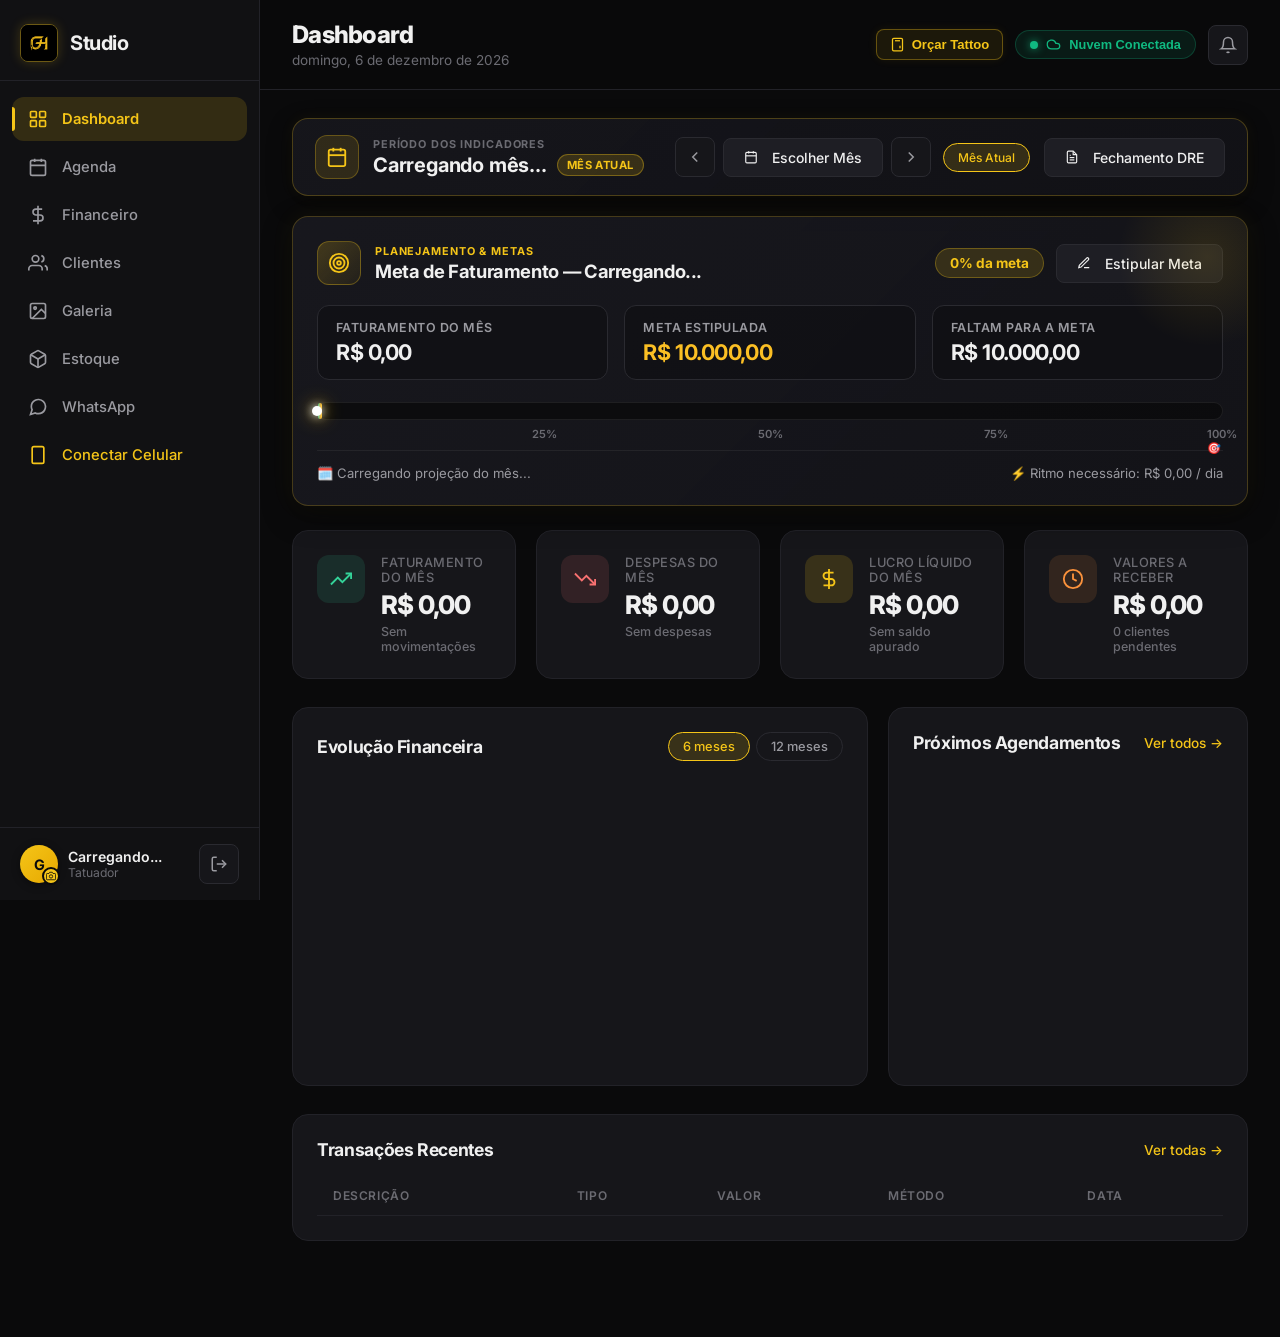
==== commit 1b521534: "fix(mobile): remove barra inferior, fixa navegacao apenas no menu lateral, corrige responsividade de" ====
--- a/index.html
+++ b/index.html
@@ -19,7 +19,7 @@
     <script src="https://cdnjs.cloudflare.com/ajax/libs/jspdf-autotable/3.8.2/jspdf.plugin.autotable.min.js"></script>
     <!-- QRCode.js for mobile connection -->
     <script src="https://cdnjs.cloudflare.com/ajax/libs/qrcodejs/1.0.0/qrcode.min.js"></script>
-    <link rel="stylesheet" href="styles.css?v=3.4">
+    <link rel="stylesheet" href="styles.css?v=3.5">
     <link rel="manifest" href="manifest.json">
     <meta name="theme-color" content="#0A0A0B">
     <meta name="mobile-web-app-capable" content="yes">
@@ -37,6 +37,7 @@
                 <img src="assets/logo.jpg" alt="GH Studio" class="logo-img">
                 <span class="logo-text">Studio</span>
             </div>
+            <button type="button" class="sidebar-close-btn" id="sidebarCloseBtn" aria-label="Fechar menu lateral" title="Fechar menu">✕</button>
         </div>
         <nav class="sidebar-nav">
             <button class="nav-item active" data-page="dashboard" id="nav-dashboard">
@@ -430,18 +431,20 @@
 
             <!-- Filters -->
             <div class="fin-filters">
-                <div class="filter-group">
+                <div class="filter-group filter-group-periodo">
                     <label>Período:</label>
-                    <input type="date" id="filterDateFrom" class="input-field" title="Data inicial">
-                    <span>até</span>
-                    <input type="date" id="filterDateTo" class="input-field" title="Data final">
+                    <div class="filter-dates-row">
+                        <input type="date" id="filterDateFrom" class="input-field" title="Data inicial">
+                        <span class="filter-date-sep">até</span>
+                        <input type="date" id="filterDateTo" class="input-field" title="Data final">
+                    </div>
                 </div>
                 <div class="fin-filter-chips" id="finPeriodChips">
                     <button type="button" class="chip" data-period="mes">Este Mês</button>
                     <button type="button" class="chip" data-period="30d">Últimos 30d</button>
                     <button type="button" class="chip" data-period="ano">Este Ano</button>
                 </div>
-                <div class="filter-group">
+                <div class="filter-group filter-group-pagamento">
                     <label>Pagamento:</label>
                     <select id="filterPayment" class="input-field">
                         <option value="todos">Todos os Métodos</option>
@@ -451,24 +454,26 @@
                         <option value="dinheiro">Dinheiro</option>
                     </select>
                 </div>
-                <button class="btn-primary" id="btnFiltrar" style="padding: 9px 16px; font-size: 0.85rem;">
-                    <svg viewBox="0 0 24 24" fill="none" stroke="currentColor" stroke-width="2" style="width:14px;height:14px;"><polygon points="22 3 2 3 10 12.46 10 19 14 21 14 12.46 22 3"/></svg>
-                    Filtrar
-                </button>
-                <button type="button" class="btn-secondary" id="btnClearFilter" style="padding: 9px 14px; font-size: 0.85rem;" title="Limpar todos os filtros">Limpar</button>
+                <div class="fin-filter-actions">
+                    <button class="btn-primary" id="btnFiltrar">
+                        <svg viewBox="0 0 24 24" fill="none" stroke="currentColor" stroke-width="2" style="width:14px;height:14px;"><polygon points="22 3 2 3 10 12.46 10 19 14 21 14 12.46 22 3"/></svg>
+                        <span>Filtrar</span>
+                    </button>
+                    <button type="button" class="btn-secondary" id="btnClearFilter" title="Limpar todos os filtros">Limpar</button>
+                </div>
             </div>
 
             <!-- Tab: Transações -->
             <div class="fin-panel active" id="panel-transacoes">
                 <div class="glass-card">
-                    <div class="section-header">
+                    <div class="section-header fin-section-header">
                         <h2>Todas as Transações</h2>
-                        <div class="fin-header-actions" style="display:flex; align-items:center; gap:10px;">
+                        <div class="fin-header-actions">
                             <button class="btn-export" id="btnExportPDF">
                                 <svg viewBox="0 0 24 24" fill="none" stroke="currentColor" stroke-width="2"><path d="M14 2H6a2 2 0 0 0-2 2v16a2 2 0 0 0 2 2h12a2 2 0 0 0 2-2V8z"/><polyline points="14 2 14 8 20 8"/><line x1="16" y1="13" x2="8" y2="13"/><line x1="16" y1="17" x2="8" y2="17"/></svg>
                                 <span>Exportar PDF</span>
                             </button>
-                            <button type="button" class="btn-secondary" id="btnOpenFechamentoFin" style="padding:9px 14px; font-size:0.85rem;" title="Abrir Fechamento do Mês & DRE">
+                            <button type="button" class="btn-secondary" id="btnOpenFechamentoFin" title="Abrir Fechamento do Mês & DRE">
                                 <svg viewBox="0 0 24 24" fill="none" stroke="currentColor" stroke-width="2" style="width:14px;height:14px;margin-right:6px;"><path d="M14 2H6a2 2 0 0 0-2 2v16a2 2 0 0 0 2 2h12a2 2 0 0 0 2-2V8z"/><polyline points="14 2 14 8 20 8"/><line x1="16" y1="13" x2="8" y2="13"/><line x1="16" y1="17" x2="8" y2="17"/><polyline points="10 9 9 9 8 9"/></svg>
                                 <span>Fechamento DRE</span>
                             </button>
@@ -921,66 +926,6 @@
             </div>
         </section>
     </main>
-
-    <!-- ===== BOTTOM TAB BAR (Mobile) ===== -->
-    <nav class="bottom-tabs" id="bottomTabs">
-        <button class="bottom-tab active" data-page="dashboard">
-            <svg viewBox="0 0 24 24" fill="none" stroke="currentColor" stroke-width="2">
-                <rect x="3" y="3" width="7" height="7" rx="1"/>
-                <rect x="14" y="3" width="7" height="7" rx="1"/>
-                <rect x="3" y="14" width="7" height="7" rx="1"/>
-                <rect x="14" y="14" width="7" height="7" rx="1"/>
-            </svg>
-            <span>Dashboard</span>
-        </button>
-        <button class="bottom-tab" data-page="agenda">
-            <svg viewBox="0 0 24 24" fill="none" stroke="currentColor" stroke-width="2">
-                <rect x="3" y="4" width="18" height="18" rx="2"/>
-                <line x1="16" y1="2" x2="16" y2="6"/>
-                <line x1="8" y1="2" x2="8" y2="6"/>
-                <line x1="3" y1="10" x2="21" y2="10"/>
-            </svg>
-            <span>Agenda</span>
-        </button>
-        <button class="bottom-tab" data-page="financeiro">
-            <svg viewBox="0 0 24 24" fill="none" stroke="currentColor" stroke-width="2">
-                <line x1="12" y1="1" x2="12" y2="23"/>
-                <path d="M17 5H9.5a3.5 3.5 0 0 0 0 7h5a3.5 3.5 0 0 1 0 7H6"/>
-            </svg>
-            <span>Financeiro</span>
-        </button>
-        <button class="bottom-tab" data-page="clientes">
-            <svg viewBox="0 0 24 24" fill="none" stroke="currentColor" stroke-width="2">
-                <path d="M17 21v-2a4 4 0 0 0-4-4H5a4 4 0 0 0-4 4v2"/>
-                <circle cx="9" cy="7" r="4"/>
-                <path d="M23 21v-2a4 4 0 0 0-3-3.87"/>
-                <path d="M16 3.13a4 4 0 0 1 0 7.75"/>
-            </svg>
-            <span>Clientes</span>
-        </button>
-        <button class="bottom-tab" data-page="galeria">
-            <svg viewBox="0 0 24 24" fill="none" stroke="currentColor" stroke-width="2">
-                <rect x="3" y="3" width="18" height="18" rx="2" ry="2"/>
-                <circle cx="8.5" cy="8.5" r="1.5"/>
-                <polyline points="21 15 16 10 5 21"/>
-            </svg>
-            <span>Galeria</span>
-        </button>
-        <button class="bottom-tab" data-page="estoque">
-            <svg viewBox="0 0 24 24" fill="none" stroke="currentColor" stroke-width="2">
-                <path d="M21 16V8a2 2 0 0 0-1-1.73l-7-4a2 2 0 0 0-2 0l-7 4A2 2 0 0 0 3 8v8a2 2 0 0 0 1 1.73l7 4a2 2 0 0 0 2 0l7-4A2 2 0 0 0 21 16z"/>
-                <polyline points="3.27 6.96 12 12.01 20.73 6.96"/>
-                <line x1="12" y1="22.08" x2="12" y2="12"/>
-            </svg>
-            <span>Estoque</span>
-        </button>
-        <button class="bottom-tab" data-page="whatsapp">
-            <svg viewBox="0 0 24 24" fill="none" stroke="currentColor" stroke-width="2">
-                <path d="M21 11.5a8.38 8.38 0 0 1-.9 3.8 8.5 8.5 0 0 1-7.6 4.7 8.38 8.38 0 0 1-3.8-.9L3 21l1.9-5.7a8.38 8.38 0 0 1-.9-3.8 8.5 8.5 0 0 1 4.7-7.6 8.38 8.38 0 0 1 3.8-.9h.5a8.48 8.48 0 0 1 8 8v.5z"/>
-            </svg>
-            <span>WhatsApp</span>
-        </button>
-    </nav>
 
     <!-- ===== MODAL: Nova Transação ===== -->
     <div class="modal-overlay" id="modalOverlay">
@@ -2379,6 +2324,6 @@
     <script src="js/notifications.js?v=2.5"></script>
     <script src="js/whatsapp.js?v=2.5"></script>
     <script src="js/calculator.js?v=2.8"></script>
-    <script src="app.js?v=3.3"></script>
+    <script src="app.js?v=3.5"></script>
 </body>
 </html>
--- a/styles.css
+++ b/styles.css
@@ -146,8 +146,15 @@
 }
 
 .sidebar-header {
-    padding: 28px 24px 20px;
+    padding: 24px 20px 18px;
     border-bottom: 1px solid var(--border-subtle);
+    display: flex;
+    align-items: center;
+    justify-content: space-between;
+}
+
+.sidebar-close-btn {
+    display: none;
 }
 
 .logo {
@@ -1281,6 +1288,38 @@
     max-width: 180px;
 }
 
+.filter-dates-row {
+    display: flex;
+    align-items: center;
+    gap: 8px;
+}
+
+.filter-date-sep {
+    color: var(--text-tertiary);
+    font-size: 0.8rem;
+    flex-shrink: 0;
+}
+
+.fin-filter-actions {
+    display: flex;
+    align-items: center;
+    gap: 8px;
+}
+
+.fin-section-header {
+    display: flex;
+    justify-content: space-between;
+    align-items: center;
+    gap: 12px;
+    margin-bottom: 16px;
+}
+
+.fin-header-actions {
+    display: flex;
+    align-items: center;
+    gap: 8px;
+}
+
 .fin-panel {
     display: none;
 }
@@ -1773,45 +1812,14 @@
 }
 
 /* =========================================================
-   BOTTOM TABS (Mobile)
+   BOTTOM TABS (Mobile) - REMOVED: Navigation via Lateral Menu Only
    ========================================================= */
 .bottom-tabs {
-    display: none;
-    position: fixed;
-    bottom: 0;
-    left: 0;
-    right: 0;
-    background: var(--bg-secondary);
-    border-top: 1px solid var(--border-subtle);
-    z-index: 100;
-    padding: 4px 0;
-    padding-bottom: env(safe-area-inset-bottom, 4px);
+    display: none !important;
 }
 
 .bottom-tab {
-    flex: 1;
-    display: flex;
-    flex-direction: column;
-    align-items: center;
-    gap: 4px;
-    padding: 8px 0;
-    background: none;
-    border: none;
-    color: var(--text-tertiary);
-    font-family: inherit;
-    font-size: 0.65rem;
-    font-weight: 500;
-    cursor: pointer;
-    transition: color var(--transition-fast);
-}
-
-.bottom-tab svg {
-    width: 22px;
-    height: 22px;
-}
-
-.bottom-tab.active {
-    color: var(--accent);
+    display: none !important;
 }
 
 /* =========================================================
@@ -1917,7 +1925,7 @@
         width: 100% !important;
         max-width: 100vw !important;
         min-width: 0 !important;
-        padding-bottom: 85px;
+        padding-bottom: 24px !important;
         overflow-x: hidden;
         box-sizing: border-box;
     }
@@ -1926,27 +1934,52 @@
         display: flex;
         align-items: center;
         justify-content: center;
+        width: 42px;
+        height: 42px;
+        min-width: 42px;
+        border-radius: 10px;
+        background: rgba(245, 197, 24, 0.08);
+        border: 1px solid rgba(245, 197, 24, 0.3);
+        color: var(--accent);
+        padding: 0;
+        cursor: pointer;
+        transition: all var(--transition-fast);
+    }
+
+    .menu-toggle:active {
+        transform: scale(0.95);
+        background: rgba(245, 197, 24, 0.2);
+    }
+
+    .sidebar-close-btn {
+        display: flex;
+        align-items: center;
+        justify-content: center;
+        width: 36px;
+        height: 36px;
+        border-radius: 8px;
+        background: rgba(255, 255, 255, 0.06);
+        border: 1px solid var(--border-subtle);
+        color: var(--text-secondary);
+        font-size: 1.1rem;
+        cursor: pointer;
+        margin-left: auto;
+        transition: all var(--transition-fast);
+    }
+
+    .sidebar-close-btn:hover,
+    .sidebar-close-btn:active {
+        background: rgba(245, 197, 24, 0.15);
+        color: var(--accent);
+        border-color: var(--accent);
     }
 
     .bottom-tabs {
-        display: flex;
-        background: rgba(17, 17, 19, 0.96);
-        backdrop-filter: blur(16px);
-        -webkit-backdrop-filter: blur(16px);
-        border-top: 1px solid rgba(255, 255, 255, 0.08);
-        height: 64px;
-        padding: 4px 2px env(safe-area-inset-bottom, 4px);
+        display: none !important;
     }
 
     .bottom-tab {
-        padding: 4px 2px;
-        font-size: 0.62rem;
-        gap: 2px;
-    }
-
-    .bottom-tab svg {
-        width: 20px;
-        height: 20px;
+        display: none !important;
     }
 
     /* Top Bar Mobile */
@@ -2125,7 +2158,8 @@
         font-size: 1.15rem;
     }
 
-    .card-change {
+    .card-change,
+    .card-trend {
         font-size: 0.68rem;
     }
 
@@ -2226,15 +2260,100 @@
     .fin-filters {
         flex-direction: column;
         align-items: stretch;
+        gap: 10px;
     }
 
     .filter-group {
-        flex-wrap: wrap;
-    }
-
-    .filter-group .input-field {
+        width: 100%;
+    }
+
+    .filter-group-periodo {
+        flex-direction: column;
+        align-items: flex-start;
+        gap: 6px;
+    }
+
+    .filter-dates-row {
+        display: flex;
+        align-items: center;
+        gap: 8px;
+        width: 100%;
+    }
+
+    .filter-dates-row .input-field {
         flex: 1;
         min-width: 0;
+    }
+
+    .fin-filter-chips {
+        display: flex;
+        gap: 6px;
+        flex-wrap: wrap;
+        width: 100%;
+    }
+
+    .filter-group-pagamento {
+        flex-direction: column;
+        align-items: flex-start;
+        gap: 6px;
+    }
+
+    .filter-group-pagamento select {
+        width: 100%;
+    }
+
+    .fin-filter-actions {
+        display: flex;
+        gap: 8px;
+        width: 100%;
+        margin-top: 4px;
+    }
+
+    .fin-filter-actions .btn-primary,
+    .fin-filter-actions .btn-secondary {
+        flex: 1;
+        justify-content: center;
+        padding: 10px 14px;
+        font-size: 0.85rem;
+    }
+
+    .fin-section-header {
+        flex-direction: column;
+        align-items: stretch;
+        gap: 12px;
+    }
+
+    .fin-header-actions {
+        display: grid;
+        grid-template-columns: 1fr 1fr;
+        gap: 8px;
+        width: 100%;
+    }
+
+    .fin-header-actions .btn-export,
+    .fin-header-actions #btnOpenFechamentoFin {
+        justify-content: center;
+        padding: 9px 8px;
+        font-size: 0.82rem;
+        white-space: nowrap;
+    }
+
+    .fin-header-actions #btnNovaTransacao {
+        grid-column: span 2;
+        width: 100%;
+        justify-content: center;
+        padding: 11px 16px;
+    }
+
+    .transactions-table-wrapper {
+        width: 100%;
+        overflow-x: auto !important;
+        -webkit-overflow-scrolling: touch;
+    }
+
+    .transactions-table {
+        min-width: 620px;
+        width: 100%;
     }
 
     .sinais-grid {
@@ -2308,7 +2427,7 @@
     .toast-container {
         left: 16px;
         right: 16px;
-        bottom: 85px;
+        bottom: 20px;
     }
 
     .demo-mode-banner {
@@ -2322,14 +2441,46 @@
 /* Compact Smartphones (< 480px) */
 @media (max-width: 480px) {
     .cards-grid {
-        grid-template-columns: 1fr;
+        grid-template-columns: 1fr 1fr;
         gap: 8px;
     }
 
     .summary-card {
-        flex-direction: row;
-        align-items: center;
-        padding: 12px;
+        flex-direction: column;
+        align-items: flex-start;
+        padding: 12px 10px;
+        gap: 6px;
+    }
+
+    .summary-card .card-icon {
+        width: 32px;
+        height: 32px;
+        min-width: 32px;
+    }
+
+    .summary-card .card-icon svg {
+        width: 16px;
+        height: 16px;
+    }
+
+    .summary-card .card-label {
+        font-size: 0.66rem;
+        letter-spacing: 0.02em;
+        line-height: 1.2;
+    }
+
+    .summary-card .card-value {
+        font-size: 1.05rem;
+        word-break: break-word;
+    }
+
+    .summary-card .card-change,
+    .summary-card .card-trend {
+        font-size: 0.65rem;
+        white-space: nowrap;
+        overflow: hidden;
+        text-overflow: ellipsis;
+        max-width: 100%;
     }
 
     .meta-numbers {
@@ -4816,13 +4967,35 @@
 }
 
 /* Estoque Table */
+.table-responsive {
+    width: 100%;
+    overflow-x: auto !important;
+    -webkit-overflow-scrolling: touch;
+}
+
+.table-responsive::-webkit-scrollbar {
+    height: 6px;
+}
+
+.table-responsive::-webkit-scrollbar-track {
+    background: rgba(255, 255, 255, 0.03);
+}
+
+.table-responsive::-webkit-scrollbar-thumb {
+    background: rgba(245, 197, 24, 0.35);
+    border-radius: 4px;
+}
+
 .estoque-table-container {
     border: 1px solid var(--border-color);
+    border-radius: var(--radius-md);
     overflow: hidden;
+    width: 100%;
 }
 
 .estoque-table {
     width: 100%;
+    min-width: 820px;
     border-collapse: collapse;
 }
 
@@ -4990,14 +5163,62 @@
     .estoque-header-wrap {
         flex-direction: column;
         align-items: flex-start;
+        gap: 14px;
     }
     .eh-actions {
         width: 100%;
-        justify-content: flex-start;
+        display: flex;
+        gap: 8px;
+    }
+    .eh-actions .btn-secondary,
+    .eh-actions .btn-primary {
+        flex: 1;
+        justify-content: center;
     }
     .estoque-filter-bar {
         flex-direction: column;
         align-items: stretch;
+        gap: 10px;
+    }
+    .estoque-kpi-grid {
+        grid-template-columns: 1fr 1fr;
+        gap: 10px;
+    }
+    .estoque-kpi-card {
+        padding: 12px 14px;
+        gap: 10px;
+    }
+    .estoque-kpi-card:last-child {
+        grid-column: span 2;
+    }
+}
+
+@media (max-width: 480px) {
+    .estoque-kpi-grid {
+        grid-template-columns: 1fr 1fr;
+        gap: 8px;
+    }
+    .estoque-kpi-card {
+        padding: 10px;
+        gap: 8px;
+    }
+    .ek-icon {
+        width: 32px;
+        height: 32px;
+        min-width: 32px;
+    }
+    .ek-icon svg {
+        width: 16px;
+        height: 16px;
+    }
+    .ek-value {
+        font-size: 1.05rem;
+    }
+    .ek-label {
+        font-size: 0.68rem;
+    }
+    .ek-sub {
+        font-size: 0.65rem;
     }
 }
 
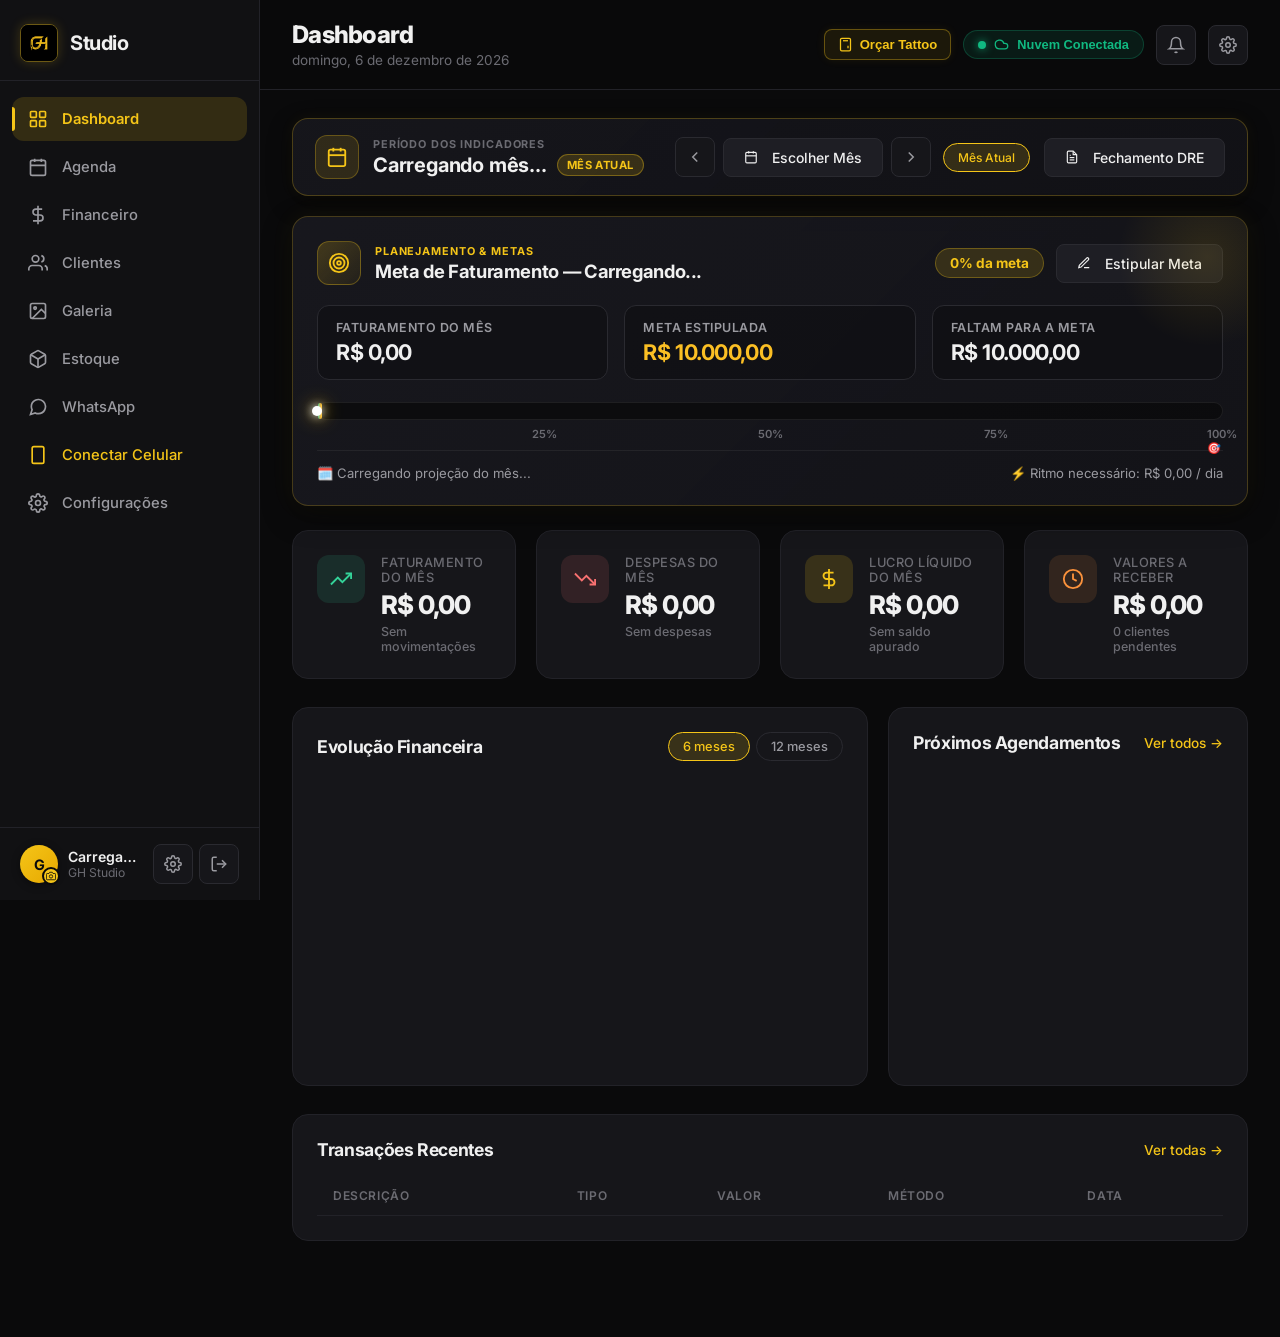
==== commit 335b417b: "feat: adicionar modal de configuracoes do perfil e studio com alteracao de dados, endereco, contato " ====
--- a/index.html
+++ b/index.html
@@ -19,7 +19,7 @@
     <script src="https://cdnjs.cloudflare.com/ajax/libs/jspdf-autotable/3.8.2/jspdf.plugin.autotable.min.js"></script>
     <!-- QRCode.js for mobile connection -->
     <script src="https://cdnjs.cloudflare.com/ajax/libs/qrcodejs/1.0.0/qrcode.min.js"></script>
-    <link rel="stylesheet" href="styles.css?v=3.5">
+    <link rel="stylesheet" href="styles.css?v=3.8">
     <link rel="manifest" href="manifest.json">
     <meta name="theme-color" content="#0A0A0B">
     <meta name="mobile-web-app-capable" content="yes">
@@ -105,6 +105,13 @@
                 </svg>
                 <span>Conectar Celular</span>
             </button>
+            <button class="nav-item" id="nav-config-perfil" title="Configurações do Perfil & Estúdio">
+                <svg viewBox="0 0 24 24" fill="none" stroke="currentColor" stroke-width="2">
+                    <circle cx="12" cy="12" r="3"/>
+                    <path d="M19.4 15a1.65 1.65 0 0 0 .33 1.82l.06.06a2 2 0 0 1 0 2.83 2 2 0 0 1-2.83 0l-.06-.06a1.65 1.65 0 0 0-1.82-.33 1.65 1.65 0 0 0-1 1.51V21a2 2 0 0 1-2 2 2 2 0 0 1-2-2v-.09A1.65 1.65 0 0 0 9 19.4a1.65 1.65 0 0 0-1.82.33l-.06.06a2 2 0 0 1-2.83 0 2 2 0 0 1 0-2.83l.06-.06a1.65 1.65 0 0 0 .33-1.82 1.65 1.65 0 0 0-1.51-1H3a2 2 0 0 1-2-2 2 2 0 0 1 2-2h.09A1.65 1.65 0 0 0 4.6 9a1.65 1.65 0 0 0-.33-1.82l-.06-.06a2 2 0 0 1 0-2.83 2 2 0 0 1 2.83 0l.06.06a1.65 1.65 0 0 0 1.82.33H9a1.65 1.65 0 0 0 1-1.51V3a2 2 0 0 1 2-2 2 2 0 0 1 2 2v.09a1.65 1.65 0 0 0 1 1.51 1.65 1.65 0 0 0 1.82-.33l.06-.06a2 2 0 0 1 2.83 0 2 2 0 0 1 0 2.83l-.06.06a1.65 1.65 0 0 0-.33 1.82V9a1.65 1.65 0 0 0 1.51 1H21a2 2 0 0 1 2 2 2 2 0 0 1-2 2h-.09a1.65 1.65 0 0 0-1.51 1z"/>
+                </svg>
+                <span>Configurações</span>
+            </button>
         </nav>
         <div class="sidebar-footer">
             <div class="user-profile">
@@ -115,11 +122,14 @@
                     </button>
                     <input type="file" id="avatarFileInput" accept="image/*" style="display:none;">
                 </div>
-                <div class="user-info">
+                <div class="user-info" id="userInfoClickable" style="cursor:pointer;" title="Clique para editar dados do perfil e estúdio">
                     <span class="user-name" id="userName">Carregando...</span>
-                    <span class="user-role">Tatuador</span>
+                    <span class="user-role" id="userStudioRole">GH Studio</span>
                 </div>
                 <div class="user-actions" style="margin-left:auto; display:flex; gap:6px;">
+                    <button class="btn-icon" id="btnOpenPerfilSidebar" title="Configurações do Perfil">
+                        <svg viewBox="0 0 24 24" fill="none" stroke="currentColor" stroke-width="2"><circle cx="12" cy="12" r="3"/><path d="M19.4 15a1.65 1.65 0 0 0 .33 1.82l.06.06a2 2 0 0 1 0 2.83 2 2 0 0 1-2.83 0l-.06-.06a1.65 1.65 0 0 0-1.82-.33 1.65 1.65 0 0 0-1 1.51V21a2 2 0 0 1-2 2 2 2 0 0 1-2-2v-.09A1.65 1.65 0 0 0 9 19.4a1.65 1.65 0 0 0-1.82.33l-.06.06a2 2 0 0 1-2.83 0 2 2 0 0 1 0-2.83l.06-.06a1.65 1.65 0 0 0 .33-1.82 1.65 1.65 0 0 0-1.51-1H3a2 2 0 0 1-2-2 2 2 0 0 1 2-2h.09A1.65 1.65 0 0 0 4.6 9a1.65 1.65 0 0 0-.33-1.82l-.06-.06a2 2 0 0 1 0-2.83 2 2 0 0 1 2.83 0l.06.06a1.65 1.65 0 0 0 1.82.33H9a1.65 1.65 0 0 0 1-1.51V3a2 2 0 0 1 2-2 2 2 0 0 1 2 2v.09a1.65 1.65 0 0 0 1 1.51 1.65 1.65 0 0 0 1.82-.33l.06-.06a2 2 0 0 1 2.83 0 2 2 0 0 1 0 2.83l-.06.06a1.65 1.65 0 0 0-.33 1.82V9a1.65 1.65 0 0 0 1.51 1H21a2 2 0 0 1 2 2 2 2 0 0 1-2 2h-.09a1.65 1.65 0 0 0-1.51 1z"/></svg>
+                    </button>
                     <button class="btn-icon" id="btnLogout" title="Sair">
                         <svg viewBox="0 0 24 24" fill="none" stroke="currentColor" stroke-width="2"><path d="M9 21H5a2 2 0 0 1-2-2V5a2 2 0 0 1 2-2h4"/><polyline points="16 17 21 12 16 7"/><line x1="21" y1="12" x2="9" y2="12"/></svg>
                     </button>
@@ -169,6 +179,12 @@
                     </svg>
                     <span class="notification-badge" id="notifBadge" style="display:none;">0</span>
                 </button>
+                <button class="btn-icon" id="btnOpenPerfilTop" title="Configurações do Perfil & Estúdio">
+                    <svg viewBox="0 0 24 24" fill="none" stroke="currentColor" stroke-width="2">
+                        <circle cx="12" cy="12" r="3"/>
+                        <path d="M19.4 15a1.65 1.65 0 0 0 .33 1.82l.06.06a2 2 0 0 1 0 2.83 2 2 0 0 1-2.83 0l-.06-.06a1.65 1.65 0 0 0-1.82-.33 1.65 1.65 0 0 0-1 1.51V21a2 2 0 0 1-2 2 2 2 0 0 1-2-2v-.09A1.65 1.65 0 0 0 9 19.4a1.65 1.65 0 0 0-1.82.33l-.06.06a2 2 0 0 1-2.83 0 2 2 0 0 1 0-2.83l.06-.06a1.65 1.65 0 0 0 .33-1.82 1.65 1.65 0 0 0-1.51-1H3a2 2 0 0 1-2-2 2 2 0 0 1 2-2h.09A1.65 1.65 0 0 0 4.6 9a1.65 1.65 0 0 0-.33-1.82l-.06-.06a2 2 0 0 1 0-2.83 2 2 0 0 1 2.83 0l.06.06a1.65 1.65 0 0 0 1.82.33H9a1.65 1.65 0 0 0 1-1.51V3a2 2 0 0 1 2-2 2 2 0 0 1 2 2v.09a1.65 1.65 0 0 0 1 1.51 1.65 1.65 0 0 0 1.82-.33l.06-.06a2 2 0 0 1 2.83 0 2 2 0 0 1 0 2.83l-.06.06a1.65 1.65 0 0 0-.33 1.82V9a1.65 1.65 0 0 0 1.51 1H21a2 2 0 0 1 2 2 2 2 0 0 1-2 2h-.09a1.65 1.65 0 0 0-1.51 1z"/>
+                    </svg>
+                </button>
                 <div class="notifications-dropdown" id="notificationsDropdown"></div>
             </div>
         </header>
@@ -1904,6 +1920,119 @@
         </div>
     </div>
 
+    <!-- ===== MODAL: Configurações do Perfil & Estúdio ===== -->
+    <div class="modal-overlay" id="modalPerfilOverlay">
+        <div class="modal glass-card modal-perfil" id="modalPerfil" style="max-width: 620px;">
+            <div class="modal-header">
+                <div style="display:flex; align-items:center; gap:12px;">
+                    <div class="perfil-header-icon">
+                        <svg viewBox="0 0 24 24" fill="none" stroke="currentColor" stroke-width="2" style="width:22px;height:22px;">
+                            <circle cx="12" cy="12" r="3"/>
+                            <path d="M19.4 15a1.65 1.65 0 0 0 .33 1.82l.06.06a2 2 0 0 1 0 2.83 2 2 0 0 1-2.83 0l-.06-.06a1.65 1.65 0 0 0-1.82-.33 1.65 1.65 0 0 0-1 1.51V21a2 2 0 0 1-2 2 2 2 0 0 1-2-2v-.09A1.65 1.65 0 0 0 9 19.4a1.65 1.65 0 0 0-1.82.33l-.06.06a2 2 0 0 1-2.83 0 2 2 0 0 1 0-2.83l.06-.06a1.65 1.65 0 0 0 .33-1.82 1.65 1.65 0 0 0-1.51-1H3a2 2 0 0 1-2-2 2 2 0 0 1 2-2h.09A1.65 1.65 0 0 0 4.6 9a1.65 1.65 0 0 0-.33-1.82l-.06-.06a2 2 0 0 1 0-2.83 2 2 0 0 1 2.83 0l.06.06a1.65 1.65 0 0 0 1.82.33H9a1.65 1.65 0 0 0 1-1.51V3a2 2 0 0 1 2-2 2 2 0 0 1 2 2v.09a1.65 1.65 0 0 0 1 1.51 1.65 1.65 0 0 0 1.82-.33l.06-.06a2 2 0 0 1 2.83 0 2 2 0 0 1 0 2.83l-.06.06a1.65 1.65 0 0 0-.33 1.82V9a1.65 1.65 0 0 0 1.51 1H21a2 2 0 0 1 2 2 2 2 0 0 1-2 2h-.09a1.65 1.65 0 0 0-1.51 1z"/>
+                        </svg>
+                    </div>
+                    <div>
+                        <h2 style="font-size:1.2rem; margin-bottom:2px;">Configurações do Perfil & Estúdio</h2>
+                        <span style="font-size:0.75rem; color:var(--text-tertiary);">Gerencie seus dados pessoais, endereço do estúdio, contato e senha</span>
+                    </div>
+                </div>
+                <button class="btn-icon modal-close" id="modalPerfilClose">
+                    <svg viewBox="0 0 24 24" fill="none" stroke="currentColor" stroke-width="2"><line x1="18" y1="6" x2="6" y2="18"/><line x1="6" y1="6" x2="18" y2="18"/></svg>
+                </button>
+            </div>
+
+            <form class="modal-form" id="formPerfilStudio">
+                <!-- Seção 1: Dados Pessoais & Foto -->
+                <div class="perfil-card-section">
+                    <div class="calc-section-title">
+                        <svg viewBox="0 0 24 24" fill="none" stroke="currentColor" stroke-width="2"><path d="M20 21v-2a4 4 0 0 0-4-4H8a4 4 0 0 0-4 4v2"/><circle cx="12" cy="7" r="4"/></svg>
+                        <span>1. Informações Pessoais do Artista</span>
+                    </div>
+                    <div class="perfil-avatar-row">
+                        <div class="perfil-modal-avatar-wrap">
+                            <div class="user-avatar" id="modalPerfilAvatar">G</div>
+                            <button type="button" class="btn-avatar-edit" id="btnModalEditAvatar" title="Mudar foto de perfil">
+                                <svg viewBox="0 0 24 24" fill="none" stroke="currentColor" stroke-width="2"><path d="M23 19a2 2 0 0 1-2 2H3a2 2 0 0 1-2-2V8a2 2 0 0 1 2-2h4l2-3h6l2 3h4a2 2 0 0 1 2 2z"/><circle cx="12" cy="13" r="4"/></svg>
+                            </button>
+                        </div>
+                        <div style="flex:1;">
+                            <label for="perfilNome" style="font-size:0.75rem; font-weight:600; color:var(--text-secondary);">Nome Completo / Artístico</label>
+                            <input type="text" id="perfilNome" class="input-field" placeholder="Ex: Leonardo da Hora" required>
+                        </div>
+                    </div>
+                </div>
+
+                <!-- Seção 2: Dados do Estúdio & Atendimento -->
+                <div class="perfil-card-section">
+                    <div class="calc-section-title">
+                        <svg viewBox="0 0 24 24" fill="none" stroke="currentColor" stroke-width="2"><path d="M3 9l9-7 9 7v11a2 2 0 0 1-2 2H5a2 2 0 0 1-2-2z"/><polyline points="9 22 9 12 15 12 15 22"/></svg>
+                        <span>2. Dados do Studio & Contato</span>
+                    </div>
+                    <div class="form-row">
+                        <div class="form-group" style="flex:1.2;">
+                            <label for="perfilNomeEstudio" style="font-size:0.75rem;">Nome do Studio</label>
+                            <input type="text" id="perfilNomeEstudio" class="input-field" placeholder="Ex: GH Studio Tattoo">
+                        </div>
+                        <div class="form-group" style="flex:1;">
+                            <label for="perfilTelefone" style="font-size:0.75rem;">WhatsApp / Telefone</label>
+                            <input type="text" id="perfilTelefone" class="input-field" placeholder="(11) 98765-4321">
+                        </div>
+                    </div>
+                    <div class="form-group">
+                        <label for="perfilEndereco" style="font-size:0.75rem;">Endereço Completo do Studio</label>
+                        <input type="text" id="perfilEndereco" class="input-field" placeholder="Ex: Rua Augusta, 1200, Sala 42 - Consolação, São Paulo - SP">
+                    </div>
+                    <div class="form-row">
+                        <div class="form-group">
+                            <label for="perfilInstagram" style="font-size:0.75rem;">Instagram do Studio</label>
+                            <input type="text" id="perfilInstagram" class="input-field" placeholder="@ghstudio.tattoo">
+                        </div>
+                        <div class="form-group">
+                            <label for="perfilChavePix" style="font-size:0.75rem;">Chave PIX Oficial</label>
+                            <input type="text" id="perfilChavePix" class="input-field" placeholder="CNPJ, celular, e-mail ou aleatória">
+                        </div>
+                    </div>
+                </div>
+
+                <!-- Seção 3: Conta & Segurança -->
+                <div class="perfil-card-section">
+                    <div class="calc-section-title">
+                        <svg viewBox="0 0 24 24" fill="none" stroke="currentColor" stroke-width="2"><rect x="3" y="11" width="18" height="11" rx="2" ry="2"/><path d="M7 11V7a5 5 0 0 1 10 0v4"/></svg>
+                        <span>3. Conta & Segurança (E-mail e Senha)</span>
+                    </div>
+                    <div class="form-group">
+                        <label for="perfilEmail" style="font-size:0.75rem;">E-mail de Acesso</label>
+                        <input type="email" id="perfilEmail" class="input-field" placeholder="seu-email@dominio.com" required>
+                    </div>
+                    <div class="form-row">
+                        <div class="form-group">
+                            <label for="perfilNovaSenha" style="font-size:0.75rem;">Nova Senha (opcional)</label>
+                            <div class="password-input-wrap">
+                                <input type="password" id="perfilNovaSenha" class="input-field" placeholder="Mínimo 6 caracteres" autocomplete="new-password">
+                                <button type="button" class="btn-toggle-pass" id="btnTogglePerfilPass" title="Mostrar/ocultar senha">👁️</button>
+                            </div>
+                        </div>
+                        <div class="form-group">
+                            <label for="perfilConfirmarSenha" style="font-size:0.75rem;">Confirmar Nova Senha</label>
+                            <input type="password" id="perfilConfirmarSenha" class="input-field" placeholder="Repita a nova senha" autocomplete="new-password">
+                        </div>
+                    </div>
+                    <small style="color:var(--text-tertiary); font-size:0.72rem; display:block; margin-top:4px;">
+                        💡 Deixe os campos de senha em branco se desejar manter a sua senha atual inalterada.
+                    </small>
+                </div>
+
+                <div class="form-actions" style="margin-top:16px;">
+                    <button type="button" class="btn-secondary" id="btnCancelPerfil">Cancelar</button>
+                    <button type="submit" class="btn-primary" id="btnSavePerfil">
+                        <svg viewBox="0 0 24 24" fill="none" stroke="currentColor" stroke-width="2" style="width:16px;height:16px;margin-right:6px;"><path d="M19 21H5a2 2 0 0 1-2-2V5a2 2 0 0 1 2-2h11l5 5v11a2 2 0 0 1-2 2z"/><polyline points="17 21 17 13 7 13 7 21"/><polyline points="7 3 7 8 15 8"/></svg>
+                        <span>Salvar Alterações</span>
+                    </button>
+                </div>
+            </form>
+        </div>
+    </div>
+
     <!-- ===== MODAL: Calculadora Inteligente de Orçamento de Tattoo ===== -->
     <div class="modal-overlay" id="modalCalculadoraOverlay">
         <div class="modal glass-card modal-calculadora" id="modalCalculadora" style="max-width: 960px; max-height: 92vh; overflow-y: auto;">
@@ -1931,7 +2060,10 @@
 
             <!-- Presets Rápidos -->
             <div class="calc-presets-bar">
-                <span class="calc-presets-label">⚡ Modelos Rápidos:</span>
+                <div class="calc-presets-header">
+                    <span class="calc-presets-label">⚡ Modelos Rápidos (Clique para simular):</span>
+                    <span class="calc-presets-hint">Deslize ➔</span>
+                </div>
                 <div class="calc-presets-list">
                     <button type="button" class="calc-preset-chip" data-preset="escrita_pequena">✍️ Escrita no Pulso</button>
                     <button type="button" class="calc-preset-chip" data-preset="fineline_floral">🌿 Floral Fine Line</button>
@@ -2221,86 +2353,105 @@
 
     <!-- Modal: Conectar Celular / Instalar App PWA -->
     <div class="modal-overlay" id="modalConnectMobileOverlay">
-        <div class="modal-card glass-card" style="max-width: 560px;">
+        <div class="modal-card glass-card">
             <div class="modal-header">
-                <div style="display:flex; align-items:center; gap:12px;">
-                    <div style="width:38px; height:38px; border-radius:50%; background:rgba(245,197,24,0.15); color:var(--accent); display:flex; align-items:center; justify-content:center;">
-                        <svg viewBox="0 0 24 24" fill="none" stroke="currentColor" stroke-width="2" style="width:20px;height:20px;"><rect x="5" y="2" width="14" height="20" rx="2" ry="2"/><line x1="12" y1="18" x2="12.01" y2="18"/></svg>
-                    </div>
-                    <div>
-                        <h2 class="modal-title" style="margin:0; font-size:1.25rem;">Acessar no Celular ou Tablet</h2>
-                        <p style="font-size:0.8rem; color:var(--text-tertiary); margin:2px 0 0;">Instale como aplicativo nativo (PWA) no seu smartphone</p>
+                <div style="display:flex; align-items:center; gap:10px;">
+                    <div style="width:34px; height:34px; border-radius:50%; background:rgba(245,197,24,0.15); color:var(--accent); display:flex; align-items:center; justify-content:center; flex-shrink:0;">
+                        <svg viewBox="0 0 24 24" fill="none" stroke="currentColor" stroke-width="2" style="width:18px;height:18px;"><rect x="5" y="2" width="14" height="20" rx="2" ry="2"/><line x1="12" y1="18" x2="12.01" y2="18"/></svg>
+                    </div>
+                    <div style="min-width:0;">
+                        <h2 class="modal-title" style="margin:0; font-size:1.1rem; line-height:1.2;">Acessar no Celular ou Tablet</h2>
+                        <p style="font-size:0.75rem; color:var(--text-tertiary); margin:2px 0 0;">Instale como aplicativo nativo no seu Galaxy S23, Android ou iPhone</p>
                     </div>
                 </div>
                 <button type="button" class="btn-icon modal-close" id="modalConnectMobileClose" title="Fechar">✕</button>
             </div>
-            <div class="modal-body" style="padding-top:16px;">
-                <!-- QR Code Block -->
-                <div style="display:flex; flex-direction:column; align-items:center; justify-content:center; background:rgba(255,255,255,0.03); border:1px solid var(--border-primary); border-radius:var(--radius-md); padding:20px; margin-bottom:18px;">
-                    <div id="qrcodeMobileContainer" style="background:#FFFFFF; padding:12px; border-radius:12px; box-shadow:0 8px 24px rgba(0,0,0,0.5); display:inline-block; margin-bottom:12px;">
-                        <div id="qrcodeMobile"></div>
-                    </div>
-                    <span style="font-size:0.85rem; font-weight:600; color:var(--text-primary); margin-bottom:4px;">Aponte a câmera do seu celular para o QR Code</span>
-                    <span style="font-size:0.75rem; color:var(--text-tertiary);" id="mobileDirectUrl">https://gh-studio-gestao.web.app</span>
-                </div>
-
-                <!-- Direct Install Prompt Button -->
-                <div id="pwaInstallPromptWrap" style="display:none; margin-bottom:16px;">
-                    <button type="button" class="btn-primary" id="btnTriggerPwaInstall" style="width:100%; padding:12px; font-weight:700; display:flex; align-items:center; justify-content:center; gap:8px;">
-                        <svg viewBox="0 0 24 24" fill="none" stroke="currentColor" stroke-width="2" style="width:18px;height:18px;"><path d="M21 15v4a2 2 0 0 1-2 2H5a2 2 0 0 1-2-2v-4"/><polyline points="7 10 12 15 17 10"/><line x1="12" y1="15" x2="12" y2="3"/></svg>
-                        <span>Instalar Aplicativo Neste Dispositivo</span>
-                    </button>
-                </div>
-
-                <!-- Instructions Tabs: iOS vs Android -->
-                <div style="background:rgba(10,10,13,0.7); border:1px solid var(--border-primary); border-radius:var(--radius-md); padding:16px;">
-                    <div style="display:flex; gap:8px; margin-bottom:14px; border-bottom:1px solid var(--border-primary); padding-bottom:10px;">
-                        <button type="button" class="chip active" id="tabInstalIos" style="cursor:pointer; font-weight:600;">🍏 iPhone / iPad (iOS)</button>
-                        <button type="button" class="chip" id="tabInstalAndroid" style="cursor:pointer; font-weight:600;">🤖 Android (Chrome)</button>
-                    </div>
-
-                    <div id="instrucoesIos" style="font-size:0.84rem; line-height:1.6; color:var(--text-secondary);">
-                        <div style="display:flex; gap:10px; margin-bottom:8px;">
-                            <span style="background:var(--accent); color:#000; width:20px; height:20px; border-radius:50%; display:inline-flex; align-items:center; justify-content:center; font-weight:800; font-size:0.75rem; flex-shrink:0;">1</span>
-                            <span>Aponte a câmera do iPhone para o QR Code acima e abra no navegador <strong>Safari</strong>.</span>
-                        </div>
-                        <div style="display:flex; gap:10px; margin-bottom:8px;">
-                            <span style="background:var(--accent); color:#000; width:20px; height:20px; border-radius:50%; display:inline-flex; align-items:center; justify-content:center; font-weight:800; font-size:0.75rem; flex-shrink:0;">2</span>
-                            <span>Toque no botão de <strong>Compartilhar</strong> (ícone com quadrado e seta para cima no rodapé do Safari).</span>
-                        </div>
-                        <div style="display:flex; gap:10px; margin-bottom:8px;">
-                            <span style="background:var(--accent); color:#000; width:20px; height:20px; border-radius:50%; display:inline-flex; align-items:center; justify-content:center; font-weight:800; font-size:0.75rem; flex-shrink:0;">3</span>
-                            <span>Role as opções para baixo e toque em <strong>"Adicionar à Tela de Início"</strong>.</span>
-                        </div>
-                        <div style="display:flex; gap:10px;">
-                            <span style="background:var(--accent); color:#000; width:20px; height:20px; border-radius:50%; display:inline-flex; align-items:center; justify-content:center; font-weight:800; font-size:0.75rem; flex-shrink:0;">4</span>
-                            <span>Toque em <strong>"Adicionar"</strong>. O ícone oficial do GH Studio aparecerá na sua tela inicial como um app nativo, sem barras de navegador!</span>
-                        </div>
-                    </div>
-
-                    <div id="instrucoesAndroid" style="display:none; font-size:0.84rem; line-height:1.6; color:var(--text-secondary);">
-                        <div style="display:flex; gap:10px; margin-bottom:8px;">
-                            <span style="background:var(--accent); color:#000; width:20px; height:20px; border-radius:50%; display:inline-flex; align-items:center; justify-content:center; font-weight:800; font-size:0.75rem; flex-shrink:0;">1</span>
-                            <span>Aponte a câmera para o QR Code acima e abra no <strong>Google Chrome</strong>.</span>
-                        </div>
-                        <div style="display:flex; gap:10px; margin-bottom:8px;">
-                            <span style="background:var(--accent); color:#000; width:20px; height:20px; border-radius:50%; display:inline-flex; align-items:center; justify-content:center; font-weight:800; font-size:0.75rem; flex-shrink:0;">2</span>
-                            <span>Toque no banner <strong>"Adicionar à tela inicial"</strong> ou toque nos 3 pontinhos (⋮) no topo direito.</span>
-                        </div>
-                        <div style="display:flex; gap:10px;">
-                            <span style="background:var(--accent); color:#000; width:20px; height:20px; border-radius:50%; display:inline-flex; align-items:center; justify-content:center; font-weight:800; font-size:0.75rem; flex-shrink:0;">3</span>
-                            <span>Selecione <strong>"Instalar aplicativo"</strong> e confirme. O aplicativo será instalado direto na sua gaveta de apps!</span>
-                        </div>
-                    </div>
-                </div>
-
-                <div style="display:flex; justify-content:space-between; align-items:center; margin-top:16px;">
-                    <button type="button" class="btn-secondary" id="btnCopyAppUrl" style="display:flex; align-items:center; gap:6px;">
-                        <svg viewBox="0 0 24 24" fill="none" stroke="currentColor" stroke-width="2" style="width:14px;height:14px;"><rect x="9" y="9" width="13" height="13" rx="2" ry="2"/><path d="M5 15H4a2 2 0 0 1-2-2V4a2 2 0 0 1 2-2h9a2 2 0 0 1 2 2v1"/></svg>
-                        <span>Copiar Link do App</span>
-                    </button>
-                    <button type="button" class="btn-secondary" id="btnCancelConnectMobile">Fechar</button>
-                </div>
+            <div class="modal-body">
+                <!-- Segmented Mode Tabs: Instalar no Aparelho vs Escanear QR Code -->
+                <div class="connect-mode-chips" style="display:flex; gap:8px; margin-bottom:12px;">
+                    <button type="button" class="chip active" id="tabModoInstalar" style="flex:1; justify-content:center; font-weight:700; padding:8px 10px; font-size:0.8rem; cursor:pointer;">📲 Instalar Neste Celular</button>
+                    <button type="button" class="chip" id="tabModoQr" style="flex:1; justify-content:center; font-weight:700; padding:8px 10px; font-size:0.8rem; cursor:pointer;">📷 Escanear QR Code</button>
+                </div>
+
+                <!-- SECTION 1: INSTALAR NESTE DISPOSITIVO -->
+                <div id="secInstalarDirect">
+                    <!-- Direct Install Prompt Button (PWA) -->
+                    <div id="pwaInstallPromptWrap" style="margin-bottom:12px;">
+                        <button type="button" class="btn-primary" id="btnTriggerPwaInstall" style="width:100%; padding:11px 14px; font-weight:800; font-size:0.88rem; display:flex; align-items:center; justify-content:center; gap:8px; box-shadow:0 4px 16px rgba(245,197,24,0.3);">
+                            <svg viewBox="0 0 24 24" fill="none" stroke="currentColor" stroke-width="2" style="width:18px;height:18px;"><path d="M21 15v4a2 2 0 0 1-2 2H5a2 2 0 0 1-2-2v-4"/><polyline points="7 10 12 15 17 10"/><line x1="12" y1="15" x2="12" y2="3"/></svg>
+                            <span>Instalar Aplicativo com 1 Toque</span>
+                        </button>
+                    </div>
+
+                    <!-- Instructions Container -->
+                    <div style="background:rgba(10,10,13,0.7); border:1px solid var(--border-primary); border-radius:var(--radius-md); padding:14px;">
+                        <!-- OS Selector Tabs -->
+                        <div style="display:flex; gap:8px; margin-bottom:12px; border-bottom:1px solid var(--border-primary); padding-bottom:10px;">
+                            <button type="button" class="chip active" id="tabInstalAndroid" style="flex:1; justify-content:center; cursor:pointer; font-weight:700; font-size:0.78rem;">🤖 Android (Galaxy / Chrome)</button>
+                            <button type="button" class="chip" id="tabInstalIos" style="flex:1; justify-content:center; cursor:pointer; font-weight:700; font-size:0.78rem;">🍏 iPhone / iPad (Safari)</button>
+                        </div>
+
+                        <!-- Android / Galaxy S23 Step-by-Step Instructions -->
+                        <div id="instrucoesAndroid" style="font-size:0.82rem; line-height:1.6; color:var(--text-secondary);">
+                            <div style="display:flex; gap:10px; margin-bottom:10px; align-items:flex-start;">
+                                <span style="background:var(--accent); color:#000; width:22px; height:22px; border-radius:50%; display:inline-flex; align-items:center; justify-content:center; font-weight:800; font-size:0.75rem; flex-shrink:0; margin-top:2px;">1</span>
+                                <div>No <strong>Google Chrome</strong> (ou Samsung Internet), toque no menu de <strong>3 pontinhos (⋮)</strong> no canto superior direito.</div>
+                            </div>
+                            <div style="display:flex; gap:10px; margin-bottom:10px; align-items:flex-start;">
+                                <span style="background:var(--accent); color:#000; width:22px; height:22px; border-radius:50%; display:inline-flex; align-items:center; justify-content:center; font-weight:800; font-size:0.75rem; flex-shrink:0; margin-top:2px;">2</span>
+                                <div>Toque na opção <strong>"Instalar aplicativo"</strong> ou <strong>"Adicionar à tela inicial"</strong>.</div>
+                            </div>
+                            <div style="display:flex; gap:10px; margin-bottom:10px; align-items:flex-start;">
+                                <span style="background:var(--accent); color:#000; width:22px; height:22px; border-radius:50%; display:inline-flex; align-items:center; justify-content:center; font-weight:800; font-size:0.75rem; flex-shrink:0; margin-top:2px;">3</span>
+                                <div>Confirme tocando em <strong>"Instalar"</strong> na janela que se abrir.</div>
+                            </div>
+                            <div style="display:flex; gap:10px; align-items:flex-start;">
+                                <span style="background:var(--green); color:#000; width:22px; height:22px; border-radius:50%; display:inline-flex; align-items:center; justify-content:center; font-weight:800; font-size:0.75rem; flex-shrink:0; margin-top:2px;">✓</span>
+                                <div><strong>Pronto!</strong> O app do <strong>GH Studio</strong> abrirá em tela cheia como um app nativo no seu Galaxy S23, sem as barras do navegador e funcionando com carregamento ultrarrápido!</div>
+                            </div>
+                        </div>
+
+                        <!-- iOS / iPhone Step-by-Step Instructions -->
+                        <div id="instrucoesIos" style="display:none; font-size:0.82rem; line-height:1.6; color:var(--text-secondary);">
+                            <div style="display:flex; gap:10px; margin-bottom:10px; align-items:flex-start;">
+                                <span style="background:var(--accent); color:#000; width:22px; height:22px; border-radius:50%; display:inline-flex; align-items:center; justify-content:center; font-weight:800; font-size:0.75rem; flex-shrink:0; margin-top:2px;">1</span>
+                                <div>Abra este link diretamente no navegador <strong>Safari</strong> do iPhone/iPad.</div>
+                            </div>
+                            <div style="display:flex; gap:10px; margin-bottom:10px; align-items:flex-start;">
+                                <span style="background:var(--accent); color:#000; width:22px; height:22px; border-radius:50%; display:inline-flex; align-items:center; justify-content:center; font-weight:800; font-size:0.75rem; flex-shrink:0; margin-top:2px;">2</span>
+                                <div>Toque no botão de <strong>Compartilhar</strong> (ícone com quadrado e seta para cima na barra inferior).</div>
+                            </div>
+                            <div style="display:flex; gap:10px; margin-bottom:10px; align-items:flex-start;">
+                                <span style="background:var(--accent); color:#000; width:22px; height:22px; border-radius:50%; display:inline-flex; align-items:center; justify-content:center; font-weight:800; font-size:0.75rem; flex-shrink:0; margin-top:2px;">3</span>
+                                <div>Role as opções para baixo e toque em <strong>"Adicionar à Tela de Início"</strong>.</div>
+                            </div>
+                            <div style="display:flex; gap:10px; align-items:flex-start;">
+                                <span style="background:var(--green); color:#000; width:22px; height:22px; border-radius:50%; display:inline-flex; align-items:center; justify-content:center; font-weight:800; font-size:0.75rem; flex-shrink:0; margin-top:2px;">✓</span>
+                                <div>Toque em <strong>"Adicionar"</strong> no canto superior. O ícone oficial do <strong>GH Studio</strong> aparecerá na tela do seu aparelho como um app nativo!</div>
+                            </div>
+                        </div>
+                    </div>
+                </div>
+
+                <!-- SECTION 2: QR CODE PARA OUTRO DISPOSITIVO -->
+                <div id="secQrCode" style="display:none;">
+                    <div style="display:flex; flex-direction:column; align-items:center; justify-content:center; background:rgba(255,255,255,0.03); border:1px solid var(--border-primary); border-radius:var(--radius-md); padding:16px; margin-bottom:10px;">
+                        <div id="qrcodeMobileContainer" style="background:#FFFFFF; padding:10px; border-radius:12px; box-shadow:0 8px 24px rgba(0,0,0,0.5); display:inline-block; margin-bottom:10px;">
+                            <div id="qrcodeMobile"></div>
+                        </div>
+                        <span style="font-size:0.82rem; font-weight:700; color:var(--text-primary); margin-bottom:2px; text-align:center;">Aponte a câmera do seu celular para escanear</span>
+                        <span style="font-size:0.74rem; color:var(--accent); word-break:break-all; text-align:center;" id="mobileDirectUrl">https://gh-studio-gestao.web.app</span>
+                    </div>
+                </div>
+            </div>
+
+            <!-- Sticky Modal Footer -->
+            <div class="modal-footer" style="display:flex; justify-content:space-between; align-items:center; gap:8px; margin-top:12px; padding-top:10px; border-top:1px solid var(--border-primary); flex-shrink:0;">
+                <button type="button" class="btn-secondary" id="btnCopyAppUrl" style="display:flex; align-items:center; justify-content:center; gap:6px; flex:1; padding:9px 12px; font-size:0.82rem;">
+                    <svg viewBox="0 0 24 24" fill="none" stroke="currentColor" stroke-width="2" style="width:14px;height:14px;"><rect x="9" y="9" width="13" height="13" rx="2" ry="2"/><path d="M5 15H4a2 2 0 0 1-2-2V4a2 2 0 0 1 2-2h9a2 2 0 0 1 2 2v1"/></svg>
+                    <span>Copiar Link do App</span>
+                </button>
+                <button type="button" class="btn-secondary" id="btnCancelConnectMobile" style="flex:1; justify-content:center; padding:9px 12px; font-size:0.82rem;">Fechar</button>
             </div>
         </div>
     </div>
@@ -2317,13 +2468,13 @@
 
     <!-- Scripts (order matters) -->
     <script src="js/firebase-config.js?v=3.3" onerror="this.onerror=null; this.src='js/firebase-config.example.js';"></script>
-    <script src="js/auth.js?v=3.3"></script>
+    <script src="js/auth.js?v=3.8"></script>
     <script src="js/storage.js?v=2.5"></script>
-    <script src="js/db.js?v=3.3"></script>
+    <script src="js/db.js?v=3.8"></script>
     <script src="js/pdf.js?v=2.5"></script>
     <script src="js/notifications.js?v=2.5"></script>
-    <script src="js/whatsapp.js?v=2.5"></script>
-    <script src="js/calculator.js?v=2.8"></script>
-    <script src="app.js?v=3.5"></script>
+    <script src="js/whatsapp.js?v=2.6"></script>
+    <script src="js/calculator.js?v=2.9"></script>
+    <script src="app.js?v=3.8"></script>
 </body>
 </html>
--- a/styles.css
+++ b/styles.css
@@ -1721,13 +1721,22 @@
 /* =========================================================
    MODAL
    ========================================================= */
+body.modal-open {
+    overflow: hidden !important;
+    height: 100vh !important;
+    height: 100dvh !important;
+    touch-action: none !important;
+    overscroll-behavior: none !important;
+}
+
 .modal-overlay {
     position: fixed;
     top: 0;
     left: 0;
     width: 100%;
     height: 100%;
-    background: rgba(0, 0, 0, 0.65);
+    height: 100dvh;
+    background: rgba(0, 0, 0, 0.72);
     backdrop-filter: blur(8px);
     -webkit-backdrop-filter: blur(8px);
     z-index: 200;
@@ -1737,6 +1746,11 @@
     opacity: 0;
     visibility: hidden;
     transition: all var(--transition-normal);
+    overflow-y: auto;
+    -webkit-overflow-scrolling: touch;
+    overscroll-behavior: contain;
+    padding: 16px;
+    box-sizing: border-box;
 }
 
 .modal-overlay.active {
@@ -1744,17 +1758,59 @@
     visibility: visible;
 }
 
-.modal {
-    width: 90%;
-    max-width: 560px;
-    max-height: 90vh;
-    overflow-y: auto;
+.modal,
+.modal-card {
+    width: 92%;
+    max-width: 540px;
+    max-height: calc(100dvh - 32px);
+    max-height: calc(100vh - 32px);
+    background: var(--bg-card);
+    border: 1px solid var(--border-primary);
+    border-radius: var(--radius-lg);
+    padding: 22px 20px;
+    display: flex;
+    flex-direction: column;
+    box-sizing: border-box;
     transform: translateY(20px) scale(0.97);
     transition: transform var(--transition-slow);
-}
-
-.modal-overlay.active .modal {
+    overflow-y: auto !important;
+    -webkit-overflow-scrolling: touch !important;
+    overscroll-behavior: contain !important;
+    touch-action: pan-y !important;
+}
+
+.modal-overlay.active .modal,
+.modal-overlay.active .modal-card {
     transform: translateY(0) scale(1);
+}
+
+.modal-card .modal-header {
+    flex-shrink: 0;
+    display: flex;
+    justify-content: space-between;
+    align-items: center;
+    margin-bottom: 14px;
+    padding-bottom: 10px;
+    border-bottom: 1px solid var(--border-subtle);
+}
+
+.modal-card .modal-body {
+    flex: 1;
+    min-height: 0;
+    overflow-y: auto;
+    -webkit-overflow-scrolling: touch;
+    padding-right: 2px;
+}
+
+.modal-card .modal-footer {
+    flex-shrink: 0;
+    display: flex;
+    justify-content: space-between;
+    align-items: center;
+    gap: 10px;
+    margin-top: 14px;
+    padding-top: 10px;
+    border-top: 1px solid var(--border-subtle);
 }
 
 .modal-header {
@@ -1773,6 +1829,7 @@
     display: flex;
     flex-direction: column;
     gap: 16px;
+    padding-bottom: 8px;
 }
 
 .form-row {
@@ -1799,6 +1856,7 @@
     justify-content: flex-end;
     gap: 12px;
     margin-top: 8px;
+    padding-bottom: 6px;
 }
 
 .valor-restante {
@@ -2103,13 +2161,32 @@
     }
 
     .meta-numbers {
-        grid-template-columns: 1fr 1fr;
+        display: grid;
+        grid-template-columns: minmax(0, 1fr) minmax(0, 1fr);
         gap: 10px;
         margin-bottom: 14px;
+        width: 100%;
+        box-sizing: border-box;
     }
 
     .meta-num-item {
         padding: 10px 12px;
+        min-width: 0;
+        box-sizing: border-box;
+    }
+
+    .meta-num-item:nth-child(3) {
+        grid-column: span 2;
+        display: flex;
+        flex-direction: row;
+        justify-content: space-between;
+        align-items: center;
+        background: rgba(245, 197, 24, 0.08);
+        border: 1px solid rgba(245, 197, 24, 0.3);
+    }
+
+    .meta-num-item:nth-child(3) .meta-num-val {
+        margin-top: 0;
     }
 
     .meta-num-label {
@@ -2403,12 +2480,27 @@
     }
 
     /* Modals Mobile */
-    .modal {
-        width: 95% !important;
-        max-width: 95% !important;
-        max-height: 88vh !important;
-        padding: 16px !important;
+    .modal-overlay {
+        padding: 10px 8px !important;
+        align-items: flex-start !important;
+        overflow-y: auto !important;
+        -webkit-overflow-scrolling: touch !important;
+        overscroll-behavior: contain !important;
+    }
+
+    .modal,
+    .modal-card {
+        width: 96% !important;
+        max-width: 500px !important;
+        max-height: calc(100dvh - 16px) !important;
+        max-height: calc(100vh - 16px) !important;
+        margin: auto 0 !important;
+        padding: 18px 14px 28px 14px !important;
         border-radius: var(--radius-md) !important;
+        overflow-y: auto !important;
+        -webkit-overflow-scrolling: touch !important;
+        overscroll-behavior: contain !important;
+        touch-action: pan-y !important;
     }
 
     .modal-header {
@@ -2438,53 +2530,278 @@
     }
 }
 
-/* Compact Smartphones (< 480px) */
+/* Compact Smartphones & Galaxy S23 (< 480px) */
 @media (max-width: 480px) {
+    * {
+        box-sizing: border-box;
+    }
+
+    html, body {
+        width: 100%;
+        max-width: 100vw;
+        overflow-x: hidden;
+    }
+
+    .main-content {
+        max-width: 100vw !important;
+        overflow-x: hidden !important;
+        padding-bottom: 24px !important;
+    }
+
+    .page {
+        padding: 12px 10px 24px !important;
+        width: 100% !important;
+        max-width: 100vw !important;
+        box-sizing: border-box !important;
+    }
+
+    .glass-card {
+        padding: 14px 12px !important;
+        border-radius: var(--radius-md) !important;
+        width: 100% !important;
+        max-width: 100% !important;
+        box-sizing: border-box !important;
+    }
+
+    /* Month Selector */
+    .dashboard-month-bar {
+        padding: 12px 10px !important;
+        margin-bottom: 12px !important;
+    }
+
+    .dmb-controls {
+        display: flex !important;
+        flex-wrap: wrap !important;
+        gap: 6px !important;
+        width: 100% !important;
+    }
+
+    .dmb-controls #btnOpenFechamentoDash {
+        width: 100% !important;
+        justify-content: center !important;
+        margin-left: 0 !important;
+        margin-top: 4px !important;
+    }
+
+    /* Meta Mensal Card */
+    .meta-mensal-card {
+        padding: 14px 12px !important;
+        margin-bottom: 12px !important;
+        width: 100% !important;
+        max-width: 100% !important;
+        box-sizing: border-box !important;
+        overflow: hidden !important;
+    }
+
+    .meta-title {
+        font-size: 0.95rem !important;
+        word-break: break-word !important;
+    }
+
+    .meta-numbers {
+        display: grid !important;
+        grid-template-columns: minmax(0, 1fr) minmax(0, 1fr) !important;
+        gap: 6px !important;
+        margin-bottom: 12px !important;
+        width: 100% !important;
+        box-sizing: border-box !important;
+    }
+
+    .meta-num-item {
+        padding: 8px 10px !important;
+        min-width: 0 !important;
+        box-sizing: border-box !important;
+    }
+
+    .meta-num-item:nth-child(3) {
+        grid-column: span 2 !important;
+        display: flex !important;
+        flex-direction: row !important;
+        justify-content: space-between !important;
+        align-items: center !important;
+        background: rgba(245, 197, 24, 0.08) !important;
+        border: 1px solid rgba(245, 197, 24, 0.3) !important;
+    }
+
+    .meta-num-item:nth-child(3) .meta-num-val {
+        margin-top: 0 !important;
+    }
+
+    .meta-num-label {
+        font-size: 0.62rem !important;
+    }
+
+    .meta-num-val {
+        font-size: 1.05rem !important;
+    }
+
+    .meta-progress-track {
+        height: 14px !important;
+        margin-bottom: 20px !important;
+    }
+
+    .meta-marker {
+        font-size: 0.65rem !important;
+    }
+
+    .meta-runrate-wrap {
+        font-size: 0.72rem !important;
+        flex-direction: column !important;
+        align-items: flex-start !important;
+        gap: 3px !important;
+    }
+
+    /* KPI Summary Cards Grid */
     .cards-grid {
-        grid-template-columns: 1fr 1fr;
-        gap: 8px;
+        display: grid !important;
+        grid-template-columns: minmax(0, 1fr) minmax(0, 1fr) !important;
+        gap: 8px !important;
+        margin-bottom: 12px !important;
+        width: 100% !important;
+        max-width: 100% !important;
+        box-sizing: border-box !important;
     }
 
     .summary-card {
-        flex-direction: column;
-        align-items: flex-start;
-        padding: 12px 10px;
-        gap: 6px;
+        min-width: 0 !important;
+        width: 100% !important;
+        max-width: 100% !important;
+        box-sizing: border-box !important;
+        overflow: hidden !important;
+        padding: 10px 8px !important;
+        display: flex !important;
+        flex-direction: column !important;
+        align-items: flex-start !important;
+        gap: 4px !important;
     }
 
     .summary-card .card-icon {
-        width: 32px;
-        height: 32px;
-        min-width: 32px;
+        width: 28px !important;
+        height: 28px !important;
+        min-width: 28px !important;
+        border-radius: 8px !important;
     }
 
     .summary-card .card-icon svg {
-        width: 16px;
-        height: 16px;
+        width: 14px !important;
+        height: 14px !important;
+    }
+
+    .summary-card .card-content {
+        width: 100% !important;
+        min-width: 0 !important;
+        overflow: hidden !important;
+        gap: 2px !important;
     }
 
     .summary-card .card-label {
-        font-size: 0.66rem;
-        letter-spacing: 0.02em;
-        line-height: 1.2;
+        font-size: 0.62rem !important;
+        letter-spacing: 0.02em !important;
+        white-space: normal !important;
+        word-break: break-word !important;
+        line-height: 1.2 !important;
+        color: var(--text-tertiary) !important;
     }
 
     .summary-card .card-value {
-        font-size: 1.05rem;
-        word-break: break-word;
+        font-size: 1.05rem !important;
+        font-weight: 800 !important;
+        white-space: nowrap !important;
+        overflow: hidden !important;
+        text-overflow: ellipsis !important;
     }
 
     .summary-card .card-change,
     .summary-card .card-trend {
-        font-size: 0.65rem;
-        white-space: nowrap;
-        overflow: hidden;
-        text-overflow: ellipsis;
-        max-width: 100%;
-    }
-
-    .meta-numbers {
-        grid-template-columns: 1fr;
+        font-size: 0.6rem !important;
+        line-height: 1.25 !important;
+        white-space: normal !important;
+        word-break: break-word !important;
+        overflow: hidden !important;
+        display: -webkit-box !important;
+        -webkit-line-clamp: 2 !important;
+        -webkit-box-orient: vertical !important;
+        max-width: 100% !important;
+    }
+
+    /* Chart Container */
+    .chart-container {
+        padding: 14px 12px !important;
+        width: 100% !important;
+        max-width: 100% !important;
+        box-sizing: border-box !important;
+        overflow: hidden !important;
+    }
+
+    .chart-header {
+        display: flex !important;
+        justify-content: space-between !important;
+        align-items: center !important;
+        flex-wrap: wrap !important;
+        gap: 8px !important;
+        margin-bottom: 8px !important;
+    }
+
+    .chart-header h2 {
+        font-size: 0.95rem !important;
+    }
+
+    .chart-filters {
+        gap: 4px !important;
+    }
+
+    .chart-filters .chip {
+        font-size: 0.72rem !important;
+        padding: 4px 8px !important;
+    }
+
+    .chart-wrapper {
+        position: relative !important;
+        height: 185px !important;
+        width: 100% !important;
+        max-width: 100% !important;
+        overflow: hidden !important;
+    }
+
+    /* Appointments and Recent Transactions */
+    .appointments-container,
+    .recent-transactions {
+        padding: 14px 12px !important;
+        width: 100% !important;
+        max-width: 100% !important;
+        box-sizing: border-box !important;
+        overflow: hidden !important;
+    }
+
+    .appointment-item {
+        padding: 10px 8px !important;
+        width: 100% !important;
+        max-width: 100% !important;
+        box-sizing: border-box !important;
+    }
+
+    /* Modal Mobile */
+    .modal-overlay {
+        padding: 8px !important;
+        align-items: flex-start !important;
+        overflow-y: auto !important;
+        -webkit-overflow-scrolling: touch !important;
+        overscroll-behavior: contain !important;
+    }
+
+    .modal,
+    .modal-card {
+        padding: 16px 12px 28px 12px !important;
+        max-height: calc(100dvh - 16px) !important;
+        max-height: calc(100vh - 16px) !important;
+        border-radius: var(--radius-md) !important;
+        margin: auto 0 !important;
+        width: 100% !important;
+        max-width: 100% !important;
+        overflow-y: auto !important;
+        -webkit-overflow-scrolling: touch !important;
+        overscroll-behavior: contain !important;
+        touch-action: pan-y !important;
     }
 
     .despesas-summary {
@@ -5268,19 +5585,36 @@
 /* Presets bar */
 .calc-presets-bar {
     display: flex;
-    align-items: center;
-    gap: 10px;
+    flex-direction: column;
+    gap: 8px;
     padding: 10px 14px;
-    background: rgba(255, 255, 255, 0.03);
+    background: rgba(255, 255, 255, 0.025);
     border: 1px solid var(--border-color);
     border-radius: var(--radius-sm);
-    margin: 14px 0 18px 0;
-    overflow-x: auto;
+    margin: 10px 0 16px 0;
+    width: 100%;
+    box-sizing: border-box;
+}
+
+.calc-presets-header {
+    display: flex;
+    align-items: center;
+    justify-content: space-between;
+    gap: 8px;
+    width: 100%;
 }
 
 .calc-presets-label {
-    font-size: 0.75rem;
+    font-size: 0.72rem;
     font-weight: 700;
+    color: var(--gold);
+    text-transform: uppercase;
+    letter-spacing: 0.04em;
+    white-space: nowrap;
+}
+
+.calc-presets-hint {
+    font-size: 0.68rem;
     color: var(--text-tertiary);
     white-space: nowrap;
 }
@@ -5289,15 +5623,37 @@
     display: flex;
     gap: 8px;
     flex-wrap: nowrap;
+    overflow-x: auto;
+    width: 100%;
+    box-sizing: border-box;
+    -webkit-overflow-scrolling: touch;
+    padding-bottom: 6px;
+    scrollbar-width: thin;
+    scrollbar-color: rgba(245, 197, 24, 0.3) transparent;
+}
+
+.calc-presets-list::-webkit-scrollbar {
+    height: 4px;
+}
+
+.calc-presets-list::-webkit-scrollbar-track {
+    background: rgba(255, 255, 255, 0.02);
+    border-radius: 4px;
+}
+
+.calc-presets-list::-webkit-scrollbar-thumb {
+    background: rgba(245, 197, 24, 0.35);
+    border-radius: 4px;
 }
 
 .calc-preset-chip {
+    flex-shrink: 0;
     background: rgba(255, 255, 255, 0.06);
     border: 1px solid rgba(255, 255, 255, 0.12);
     color: var(--text-primary, #F0F0F0);
     font-size: 0.78rem;
     font-weight: 600;
-    padding: 6px 14px;
+    padding: 7px 14px;
     border-radius: 999px;
     cursor: pointer;
     white-space: nowrap;
@@ -5563,4 +5919,97 @@
     }
 }
 
-
+/* =========================================================
+   PERFIL & STUDIO SETTINGS MODAL
+   ========================================================= */
+.perfil-header-icon {
+    width: 42px;
+    height: 42px;
+    border-radius: 10px;
+    background: rgba(245, 197, 24, 0.14);
+    border: 1px solid rgba(245, 197, 24, 0.3);
+    display: flex;
+    align-items: center;
+    justify-content: center;
+    color: var(--gold);
+    flex-shrink: 0;
+}
+
+.perfil-card-section {
+    background: rgba(255, 255, 255, 0.025);
+    border: 1px solid var(--border-color);
+    border-radius: var(--radius-sm);
+    padding: 14px 16px;
+    margin-bottom: 12px;
+}
+
+.perfil-avatar-row {
+    display: flex;
+    align-items: center;
+    gap: 16px;
+}
+
+.perfil-modal-avatar-wrap {
+    position: relative;
+    width: 64px;
+    height: 64px;
+    flex-shrink: 0;
+}
+
+.perfil-modal-avatar-wrap .user-avatar {
+    width: 64px;
+    height: 64px;
+    border-radius: 50%;
+    font-size: 1.4rem;
+    font-weight: 700;
+    display: flex;
+    align-items: center;
+    justify-content: center;
+    background: var(--bg-card);
+    border: 2px solid var(--accent);
+    color: var(--accent);
+    overflow: hidden;
+}
+
+.perfil-modal-avatar-wrap .user-avatar img {
+    width: 100%;
+    height: 100%;
+    object-fit: cover;
+}
+
+.password-input-wrap {
+    position: relative;
+    display: flex;
+    align-items: center;
+    width: 100%;
+}
+
+.password-input-wrap .input-field {
+    padding-right: 42px;
+}
+
+.btn-toggle-pass {
+    position: absolute;
+    right: 8px;
+    background: none;
+    border: none;
+    cursor: pointer;
+    font-size: 1.05rem;
+    padding: 6px;
+    opacity: 0.65;
+    transition: opacity var(--transition-fast);
+}
+
+.btn-toggle-pass:hover {
+    opacity: 1;
+}
+
+.user-info[title] {
+    transition: opacity var(--transition-fast);
+}
+
+.user-info[title]:hover {
+    opacity: 0.85;
+}
+
+
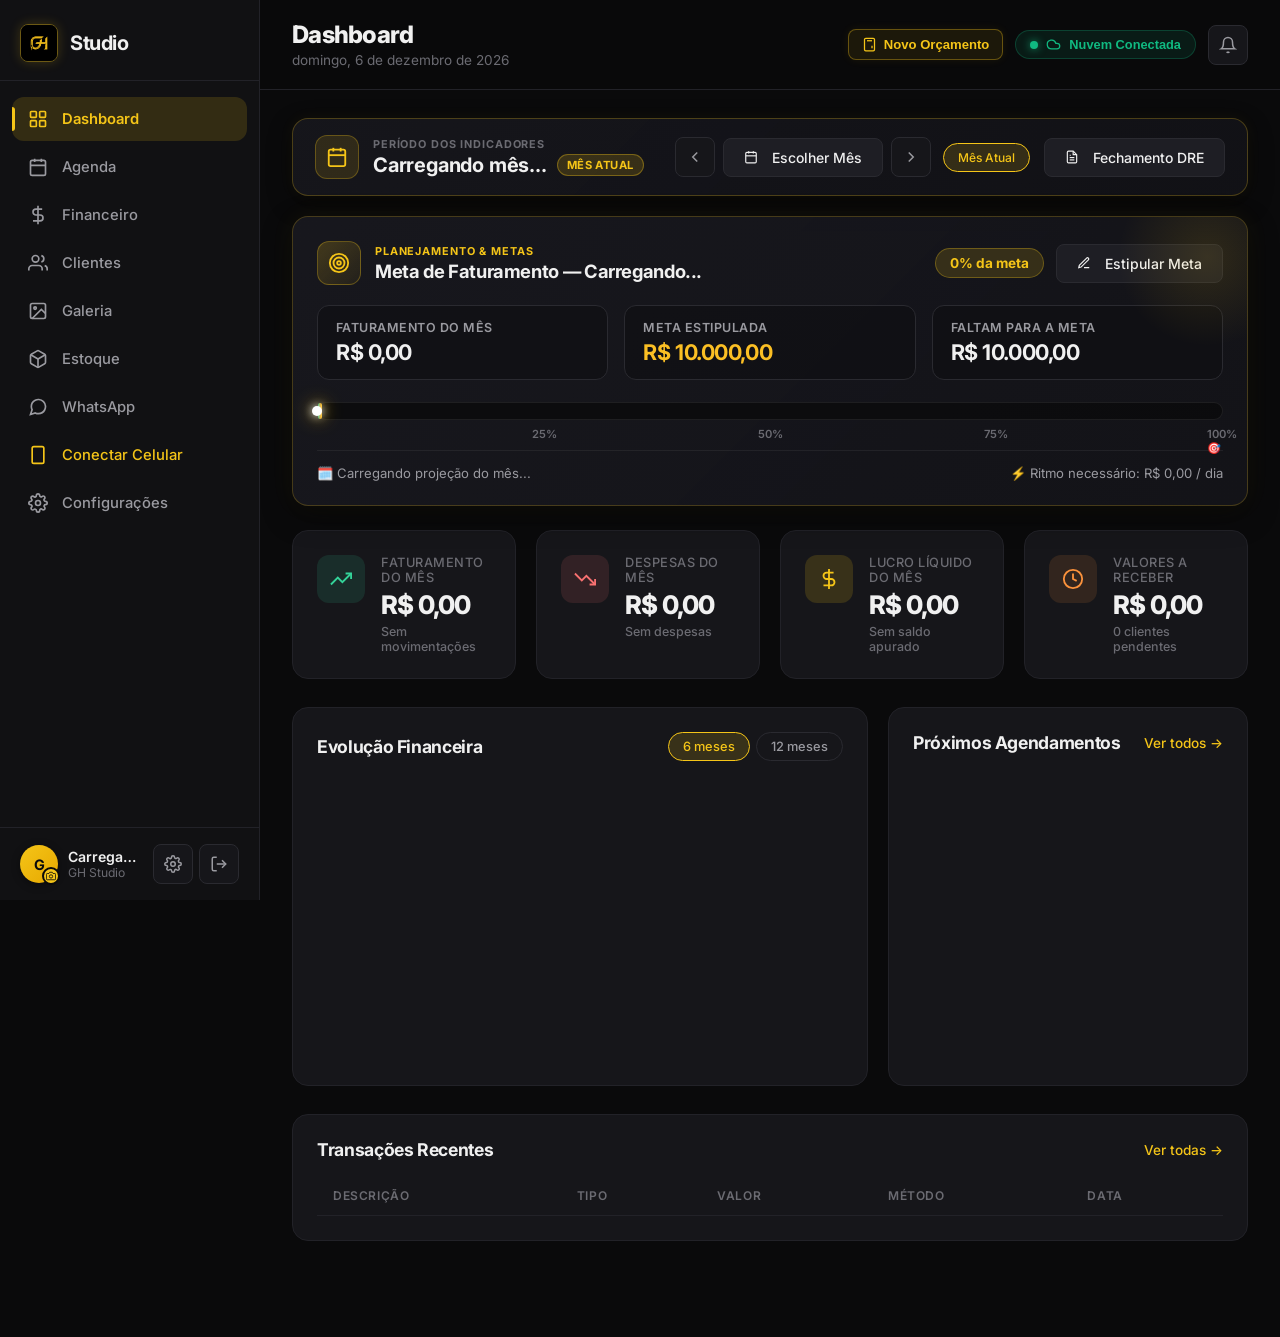
==== commit 6aee2567: "feat: ajustar botao Novo Orcamento no topo, remover config do topo mantendo no menu lateral e exigir" ====
--- a/index.html
+++ b/index.html
@@ -19,7 +19,7 @@
     <script src="https://cdnjs.cloudflare.com/ajax/libs/jspdf-autotable/3.8.2/jspdf.plugin.autotable.min.js"></script>
     <!-- QRCode.js for mobile connection -->
     <script src="https://cdnjs.cloudflare.com/ajax/libs/qrcodejs/1.0.0/qrcode.min.js"></script>
-    <link rel="stylesheet" href="styles.css?v=3.8">
+    <link rel="stylesheet" href="styles.css?v=3.9">
     <link rel="manifest" href="manifest.json">
     <meta name="theme-color" content="#0A0A0B">
     <meta name="mobile-web-app-capable" content="yes">
@@ -155,7 +155,7 @@
             </div>
             <div class="top-bar-actions">
                 <button class="btn-topbar-calc" id="btnAbrirCalculadora" title="Calculadora Inteligente de Orçamento de Tattoo" onclick="if(window.TattooCalculator) TattooCalculator.openModal()">
-                    <svg viewBox="0 0 24 24" fill="none" stroke="currentColor" stroke-width="2" style="width:15px;height:15px;">
+                    <svg viewBox="0 0 24 24" fill="none" stroke="currentColor" stroke-width="2" style="width:15px;height:15px;flex-shrink:0;">
                         <rect x="4" y="2" width="16" height="20" rx="2"/>
                         <line x1="8" y1="6" x2="16" y2="6"/>
                         <line x1="16" y1="14" x2="16" y2="18"/>
@@ -163,7 +163,7 @@
                         <path d="M12 14h.01"/><path d="M8 14h.01"/>
                         <path d="M12 18h.01"/><path d="M8 18h.01"/>
                     </svg>
-                    <span>Orçar Tattoo</span>
+                    <span>Novo Orçamento</span>
                 </button>
                 <button class="btn-cloud-status" id="btnCloudStatus" title="Status da Nuvem & Conectar Celular">
                     <span class="cloud-dot online" id="cloudStatusDot"></span>
@@ -178,12 +178,6 @@
                         <path d="M13.73 21a2 2 0 0 1-3.46 0"/>
                     </svg>
                     <span class="notification-badge" id="notifBadge" style="display:none;">0</span>
-                </button>
-                <button class="btn-icon" id="btnOpenPerfilTop" title="Configurações do Perfil & Estúdio">
-                    <svg viewBox="0 0 24 24" fill="none" stroke="currentColor" stroke-width="2">
-                        <circle cx="12" cy="12" r="3"/>
-                        <path d="M19.4 15a1.65 1.65 0 0 0 .33 1.82l.06.06a2 2 0 0 1 0 2.83 2 2 0 0 1-2.83 0l-.06-.06a1.65 1.65 0 0 0-1.82-.33 1.65 1.65 0 0 0-1 1.51V21a2 2 0 0 1-2 2 2 2 0 0 1-2-2v-.09A1.65 1.65 0 0 0 9 19.4a1.65 1.65 0 0 0-1.82.33l-.06.06a2 2 0 0 1-2.83 0 2 2 0 0 1 0-2.83l.06-.06a1.65 1.65 0 0 0 .33-1.82 1.65 1.65 0 0 0-1.51-1H3a2 2 0 0 1-2-2 2 2 0 0 1 2-2h.09A1.65 1.65 0 0 0 4.6 9a1.65 1.65 0 0 0-.33-1.82l-.06-.06a2 2 0 0 1 0-2.83 2 2 0 0 1 2.83 0l.06.06a1.65 1.65 0 0 0 1.82.33H9a1.65 1.65 0 0 0 1-1.51V3a2 2 0 0 1 2-2 2 2 0 0 1 2 2v.09a1.65 1.65 0 0 0 1 1.51 1.65 1.65 0 0 0 1.82-.33l.06-.06a2 2 0 0 1 2.83 0 2 2 0 0 1 0 2.83l-.06.06a1.65 1.65 0 0 0-.33 1.82V9a1.65 1.65 0 0 0 1.51 1H21a2 2 0 0 1 2 2 2 2 0 0 1-2 2h-.09a1.65 1.65 0 0 0-1.51 1z"/>
-                    </svg>
                 </button>
                 <div class="notifications-dropdown" id="notificationsDropdown"></div>
             </div>
@@ -2000,16 +1994,23 @@
                         <svg viewBox="0 0 24 24" fill="none" stroke="currentColor" stroke-width="2"><rect x="3" y="11" width="18" height="11" rx="2" ry="2"/><path d="M7 11V7a5 5 0 0 1 10 0v4"/></svg>
                         <span>3. Conta & Segurança (E-mail e Senha)</span>
                     </div>
-                    <div class="form-group">
+                    <div class="form-group" style="margin-bottom:12px;">
                         <label for="perfilEmail" style="font-size:0.75rem;">E-mail de Acesso</label>
                         <input type="email" id="perfilEmail" class="input-field" placeholder="seu-email@dominio.com" required>
                     </div>
+                    <div class="form-group" style="margin-bottom:12px;">
+                        <label for="perfilSenhaAtual" style="font-size:0.75rem; font-weight:600; color:var(--text-secondary);">Senha Atual (obrigatória para trocar a senha)</label>
+                        <div class="password-input-wrap">
+                            <input type="password" id="perfilSenhaAtual" class="input-field" placeholder="Digite sua senha atual" autocomplete="current-password">
+                            <button type="button" class="btn-toggle-pass" id="btnTogglePerfilPassAtual" title="Mostrar/ocultar senha atual">👁️</button>
+                        </div>
+                    </div>
                     <div class="form-row">
                         <div class="form-group">
-                            <label for="perfilNovaSenha" style="font-size:0.75rem;">Nova Senha (opcional)</label>
+                            <label for="perfilNovaSenha" style="font-size:0.75rem;">Nova Senha</label>
                             <div class="password-input-wrap">
                                 <input type="password" id="perfilNovaSenha" class="input-field" placeholder="Mínimo 6 caracteres" autocomplete="new-password">
-                                <button type="button" class="btn-toggle-pass" id="btnTogglePerfilPass" title="Mostrar/ocultar senha">👁️</button>
+                                <button type="button" class="btn-toggle-pass" id="btnTogglePerfilPass" title="Mostrar/ocultar nova senha">👁️</button>
                             </div>
                         </div>
                         <div class="form-group">
@@ -2018,7 +2019,7 @@
                         </div>
                     </div>
                     <small style="color:var(--text-tertiary); font-size:0.72rem; display:block; margin-top:4px;">
-                        💡 Deixe os campos de senha em branco se desejar manter a sua senha atual inalterada.
+                        💡 Para alterar a senha, informe obrigatoriamente a senha atual e defina a nova senha. Se desejar manter sua senha atual inalterada, deixe estes campos em branco.
                     </small>
                 </div>
 
@@ -2468,13 +2469,13 @@
 
     <!-- Scripts (order matters) -->
     <script src="js/firebase-config.js?v=3.3" onerror="this.onerror=null; this.src='js/firebase-config.example.js';"></script>
-    <script src="js/auth.js?v=3.8"></script>
+    <script src="js/auth.js?v=3.9"></script>
     <script src="js/storage.js?v=2.5"></script>
-    <script src="js/db.js?v=3.8"></script>
+    <script src="js/db.js?v=3.9"></script>
     <script src="js/pdf.js?v=2.5"></script>
     <script src="js/notifications.js?v=2.5"></script>
     <script src="js/whatsapp.js?v=2.6"></script>
     <script src="js/calculator.js?v=2.9"></script>
-    <script src="app.js?v=3.8"></script>
+    <script src="app.js?v=3.9"></script>
 </body>
 </html>
--- a/styles.css
+++ b/styles.css
@@ -2077,14 +2077,24 @@
     }
 
     .top-bar-actions .btn-primary span,
-    .btn-topbar-calc span,
     #cloudStatusLabel {
         display: none !important;
     }
 
     .btn-topbar-calc {
-        padding: 8px 10px;
+        padding: 6px 10px;
+        gap: 5px;
         border-radius: var(--radius-sm);
+        display: inline-flex !important;
+        align-items: center;
+        flex-shrink: 0;
+    }
+
+    .btn-topbar-calc span {
+        display: inline-block !important;
+        font-size: 0.72rem;
+        font-weight: 700;
+        white-space: nowrap;
     }
 
     .btn-cloud-status {
